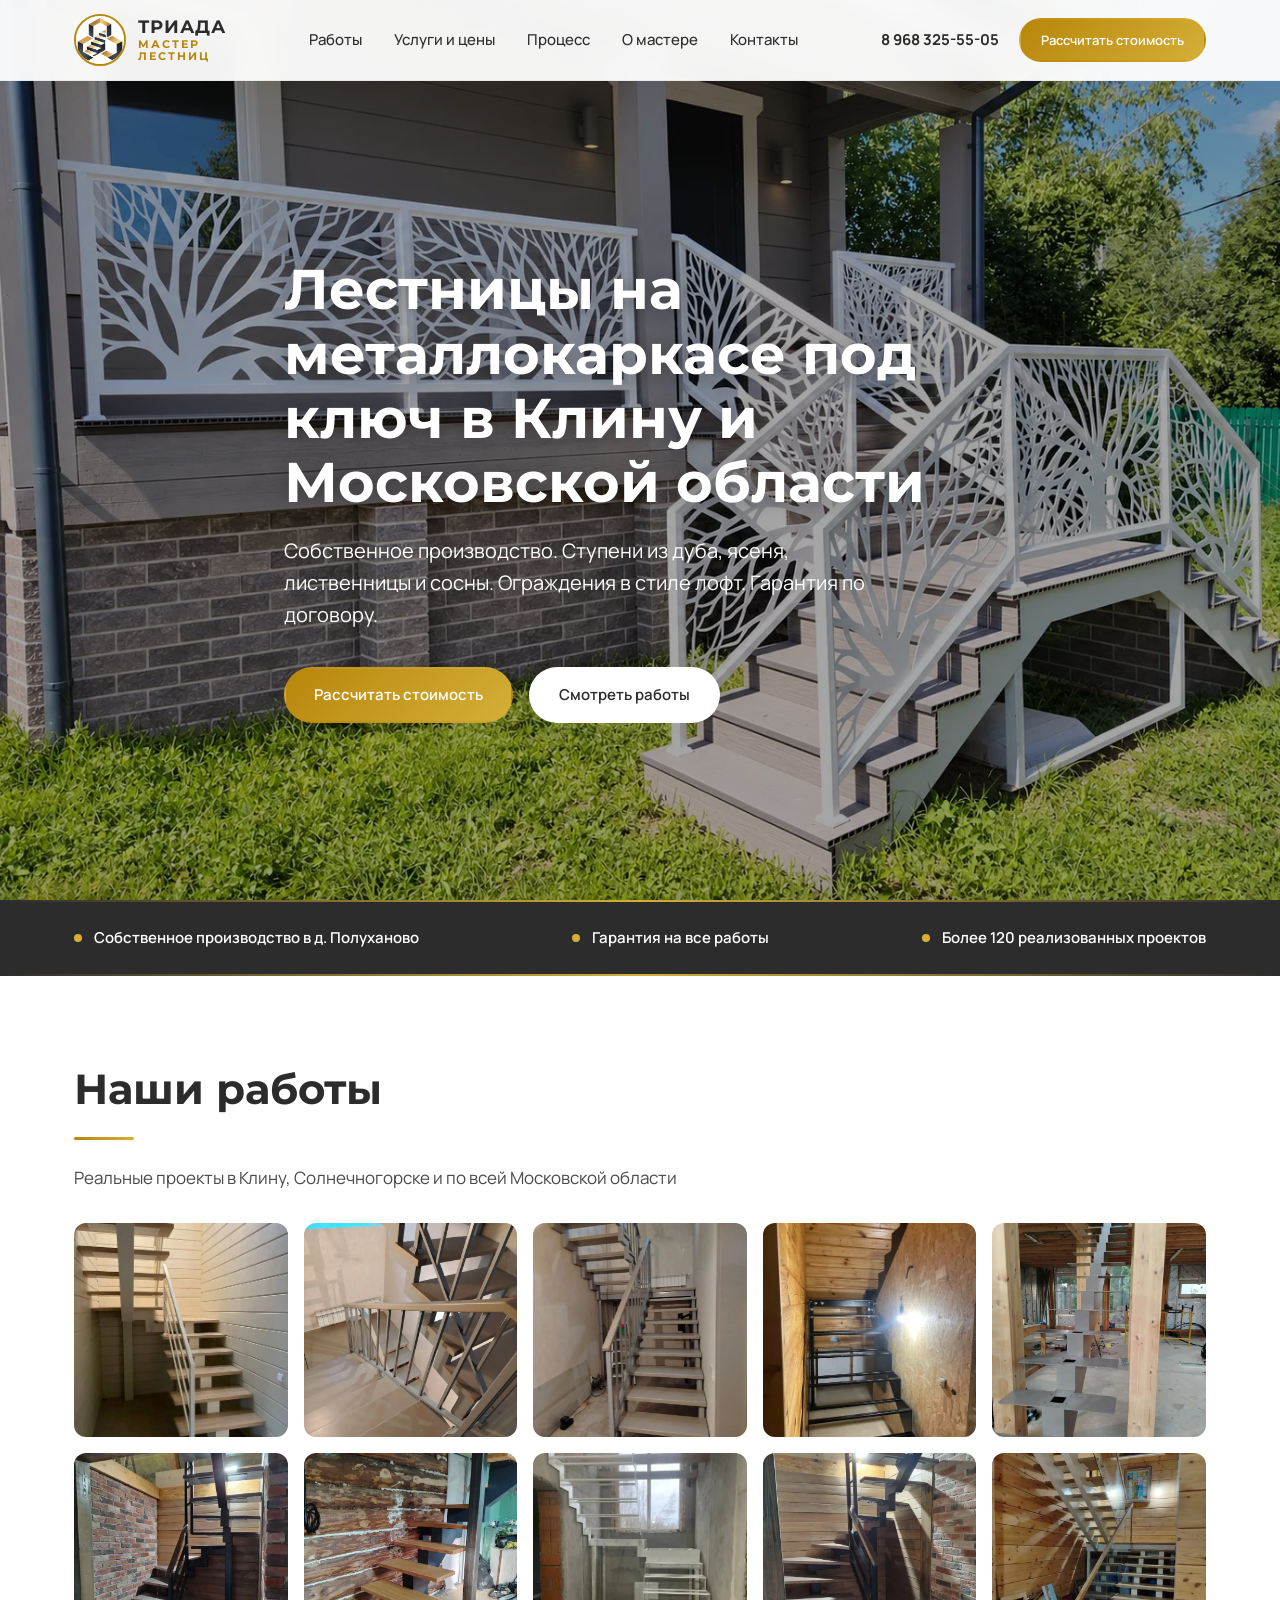
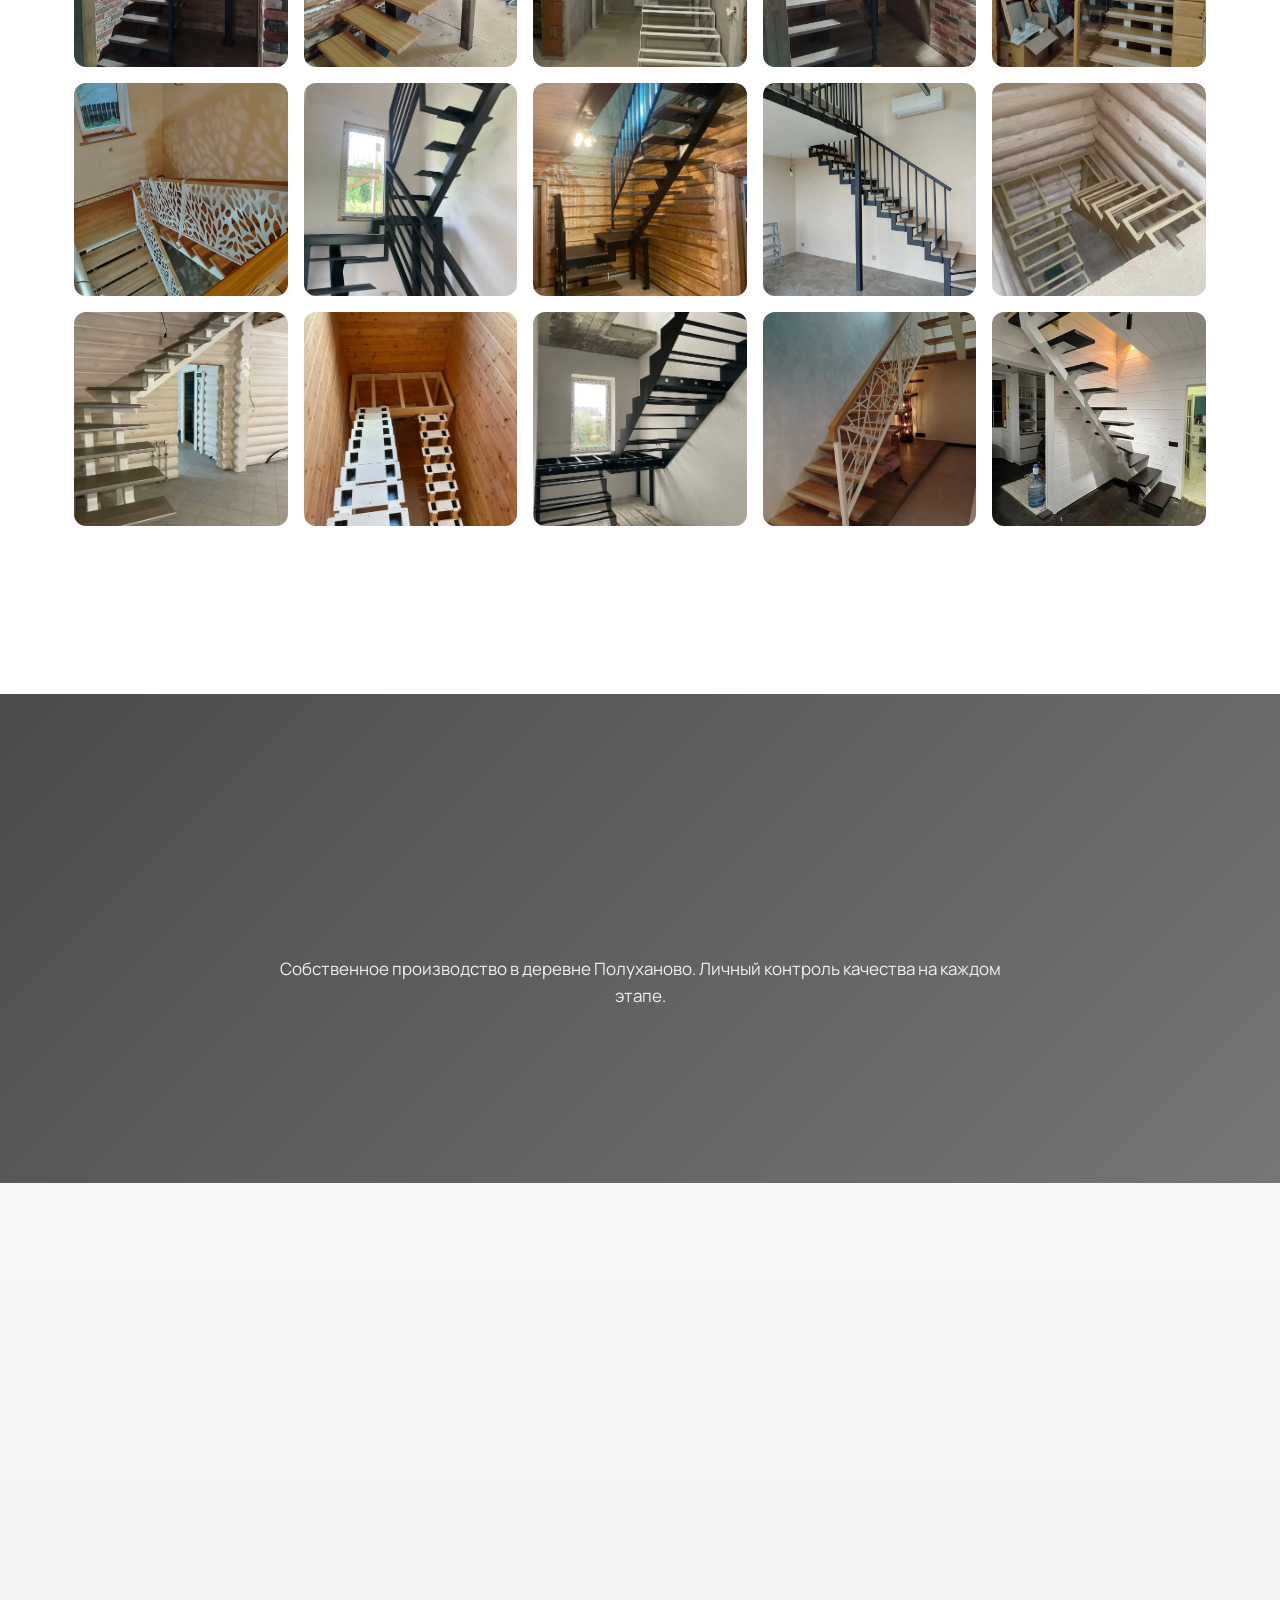
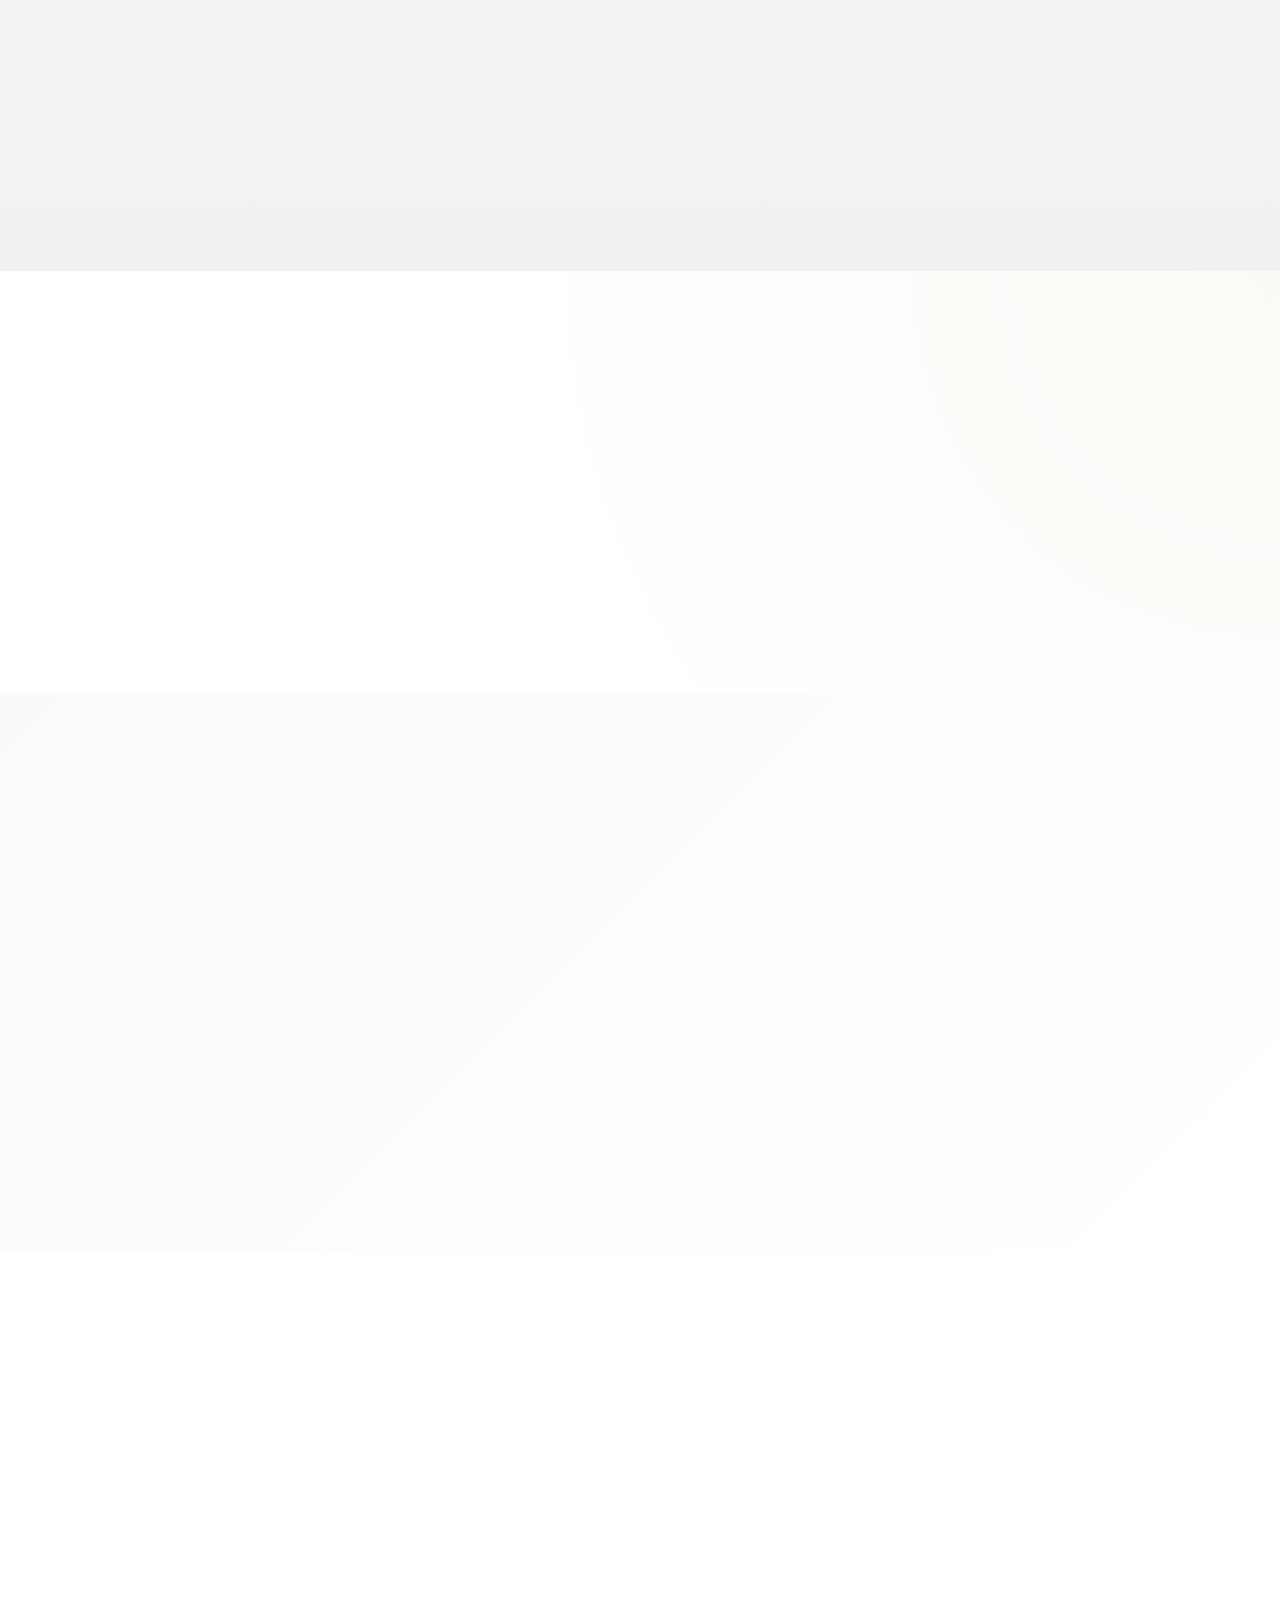
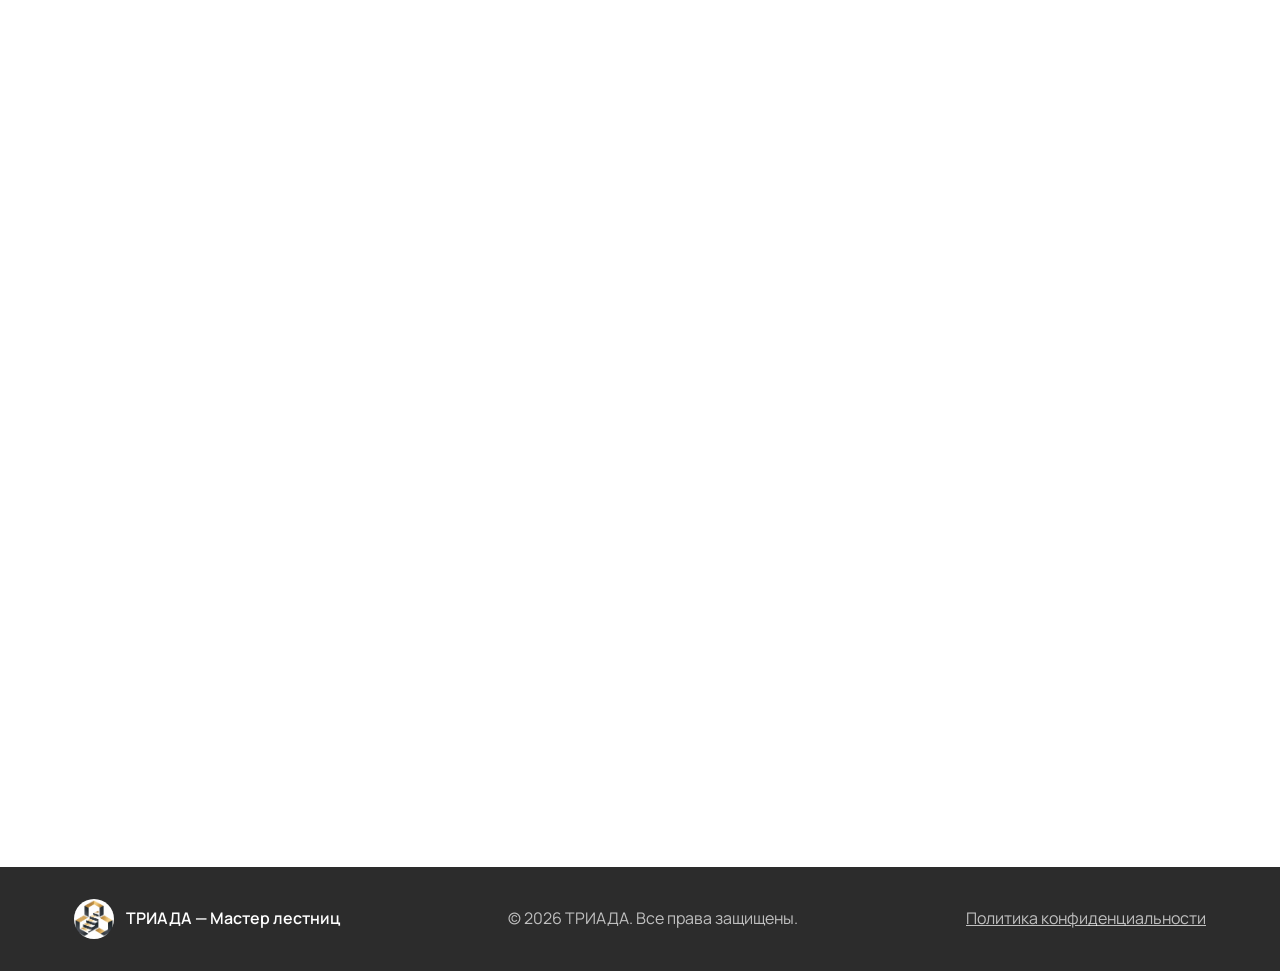
==== index.html @ 7d8342a7 "3" ====
<!DOCTYPE html>
<html lang="ru">
<head>
    <script type="text/javascript">
        (function (m, e, t, r, i, k, a) {
            m[i] = m[i] || function () {(m[i].a = m[i].a || []).push(arguments)};
            m[i].l = 1 * new Date();
            for (var j = 0; j < document.scripts.length; j++) {if (document.scripts[j].src === r) {return;} }
            k = e.createElement(t), a = e.getElementsByTagName(t)[0], k.async = 1, k.src = r, a.parentNode.insertBefore(k, a)
        })(window, document, 'script', 'https://mc.yandex.ru/metrika/tag.js?id=113959360', 'ym');

        ym(113959360, 'init', {ssr: true, webvisor: true, clickmap: true, ecommerce: "dataLayer", referrer: document.referrer, url: location.href, accurateTrackBounce: true, trackLinks: true});
    </script>
    <noscript>
        <div><img src="https://mc.yandex.ru/watch/113959360" style="position:absolute; left:-9999px;" alt="" /></div>
    </noscript>
    <meta charset="UTF-8">
    <meta name="viewport" content="width=device-width, initial-scale=1.0">
    <title>ТРИАДА — Мастер лестниц | Лестницы на металлокаркасе в Клину и Солнечногорске</title>
    <meta name="description" content="Изготовление лестниц на металлическом каркасе под ключ. Ступени из дуба, ясеня, лиственницы, сосны. Ограждения в стиле лофт. Собственное производство в Московской области. Цены от 45 000 ₽/м высоты.">
    <meta name="keywords" content="лестницы на металлокаркасе, лестницы Клин, лестницы Солнечногорск, деревянные ступени дуб ясень лиственница, ограждения лофт, мастер лестниц Московская область">
    <meta name="author" content="ТРИАДА — Мастер лестниц">
    <meta name="robots" content="index, follow">
    <link rel="canonical" href="https://триада-мастер-лестниц.рф/">

    <meta property="og:type" content="website">
    <meta property="og:locale" content="ru_RU">
    <meta property="og:site_name" content="ТРИАДА — Мастер лестниц">
    <meta property="og:title" content="ТРИАДА — Мастер лестниц | Лестницы на металлокаркасе в Клину и области">
    <meta property="og:description" content="Собственное производство лестниц на металлокаркасе. Ступени из дуба, ясеня, лиственницы и сосны. Ограждения лофт. Клин, Солнечногорск, Московская область.">
    <meta property="og:url" content="https://триада-мастер-лестниц.рф/">
    <meta property="og:image" content="https://триада-мастер-лестниц.рф/img/og-image.webp">
    <meta property="og:image:width" content="1200">
    <meta property="og:image:height" content="630">
    <meta property="og:image:type" content="image/webp">
    <meta property="og:image:alt" content="Лестница на металлокаркасе с дубовыми ступенями в стиле лофт — ТРИАДА">

    <meta name="twitter:card" content="summary_large_image">
    <meta name="twitter:title" content="ТРИАДА — Мастер лестниц в Клину и Московской области">
    <meta name="twitter:description" content="Лестницы на металлокаркасе, ступени из массива, ограждения лофт. Собственное производство.">
    <meta name="twitter:image" content="https://триада-мастер-лестниц.рф/img/og-image.webp">

    <link rel="icon" type="image/png" sizes="32x32" href="img/favicon-32x32.png">
    <link rel="icon" type="image/png" sizes="16x16" href="img/favicon-16x16.png">
    <link rel="icon" type="image/x-icon" href="img/favicon.ico">
    <link rel="apple-touch-icon" sizes="180x180" href="img/apple-touch-icon.png">
    <link rel="apple-touch-icon" sizes="120x120" href="img/apple-touch-icon-120x120.png">
    <meta name="theme-color" content="#2c2c2c">
    <meta name="msapplication-TileColor" content="#b8860b">
    <meta name="msapplication-TileImage" content="img/android-chrome-192x192.png">

    <link rel="preconnect" href="https://fonts.googleapis.com">
    <link rel="preconnect" href="https://fonts.gstatic.com" crossorigin>
    <link href="https://fonts.googleapis.com/css2?family=Manrope:wght@400;500;600;700&family=Montserrat:wght@500;600;700&display=swap" rel="stylesheet">
    <link rel="stylesheet" href="css/style.css">
</head>
<body>

<header class="header" id="header">
    <div class="container header__inner">
        <a href="/" class="logo" aria-label="ТРИАДА — Мастер лестниц">
            <img src="img/logo.webp" alt="Логотип ТРИАДА" class="logo__img" width="52" height="52">
            <div class="logo__text">
                <span class="logo__part logo__part--1">ТРИАДА</span>
                <span class="logo__part logo__part--2">Мастер</span>
                <span class="logo__part logo__part--3">Лестниц</span>
            </div>
        </a>

        <nav class="nav" id="nav">
            <ul class="nav__list">
                <li><a href="/#portfolio" class="nav__link">Работы</a></li>
                <li><a href="/#services" class="nav__link">Услуги и цены</a></li>
                <li><a href="/#process" class="nav__link">Процесс</a></li>
                <li><a href="/#about" class="nav__link">О мастере</a></li>
                <li><a href="/#contacts" class="nav__link">Контакты</a></li>
            </ul>
        </nav>

        <div class="header__contacts">
            <a href="tel:+79683255505" class="header__phone">8 968 325-55-05</a>
            <a href="/#order" class="btn btn--small btn--gold">Рассчитать стоимость</a>
        </div>

        <button class="burger" id="burger" aria-label="Открыть меню">
            <span></span><span></span><span></span>
        </button>
    </div>
</header>

<main>
    <section class="hero" id="hero">
        <div class="hero__bg" style="background-image: url('img/hero-bg.webp');"></div>
        <div class="container hero__content">
            <h1 class="hero__title reveal">Лестницы на металлокаркасе под ключ в Клину и Московской области</h1>
            <p class="hero__subtitle reveal">Собственное производство. Ступени из дуба, ясеня, лиственницы и сосны. Ограждения в стиле лофт. Гарантия по договору.</p>
            <div class="hero__actions reveal">
                <a href="/#order" class="btn btn--gold">Рассчитать стоимость</a>
                <a href="/#portfolio" class="btn btn--light">Смотреть работы</a>
            </div>
        </div>
    </section>

    <section class="trust-bar">
        <div class="container trust-bar__inner">
            <div class="trust-item reveal">Собственное производство в д. Полуханово</div>
            <div class="trust-item reveal">Гарантия на все работы</div>
            <div class="trust-item reveal">Более 120 реализованных проектов</div>
        </div>
    </section>

    <section class="section portfolio" id="portfolio">
        <div class="container">
            <h2 class="section__title reveal">Наши работы</h2>
            <p class="section__subtitle reveal">Реальные проекты в Клину, Солнечногорске и по всей Московской области</p>

            <div class="portfolio-slider" data-slider>
                <div class="portfolio__grid" data-slider-track>
                    <article class="portfolio-card">
                        <img src="img/portfolio-1.webp" alt="Лестница на металлокаркасе с дубовыми ступенями в стиле лофт, Клин" class="portfolio-card__img" loading="lazy">
                    </article>
                    <article class="portfolio-card">
                        <img src="img/portfolio-2.webp" alt="Лестница лофт с ограждением из металла, Солнечногорск" class="portfolio-card__img" loading="lazy">
                    </article>
                    <article class="portfolio-card">
                        <img src="img/portfolio-3.webp" alt="Маршевая лестница на металлокаркасе с ступенями из дуба" class="portfolio-card__img" loading="lazy">
                    </article>
                    <article class="portfolio-card">
                        <img src="img/portfolio-4.webp" alt="Ограждение в стиле лофт для лестницы, Московская область" class="portfolio-card__img" loading="lazy">
                    </article>
                    <article class="portfolio-card">
                        <img src="img/portfolio-5.webp" alt="Каркас лестницы под обшивку деревом, производство" class="portfolio-card__img" loading="lazy">
                    </article>
                    <article class="portfolio-card">
                        <img src="img/portfolio-6.webp" alt="Лестница из дуба с металлическими перилами в стиле лофт" class="portfolio-card__img" loading="lazy">
                    </article>
                    <article class="portfolio-card">
                        <img src="img/portfolio-7.webp" alt="Лестница на металлокаркасе, дуб, Клин" class="portfolio-card__img" loading="lazy">
                    </article>
                    <article class="portfolio-card">
                        <img src="img/portfolio-8.webp" alt="Лестница на металлокаркасе с дубовыми ступенями, Солнечногорск" class="portfolio-card__img" loading="lazy">
                    </article>
                    <article class="portfolio-card">
                        <img src="img/portfolio-9.webp" alt="Перила лофт для лестницы, Московская область" class="portfolio-card__img" loading="lazy">
                    </article>
                    <article class="portfolio-card">
                        <img src="img/portfolio-10.webp" alt="Металлический каркас лестницы, производство Клин" class="portfolio-card__img" loading="lazy">
                    </article>
                    <article class="portfolio-card">
                        <img src="img/portfolio-11.webp" alt="Дубовая лестница с ограждением лофт" class="portfolio-card__img" loading="lazy">
                    </article>
                    <article class="portfolio-card">
                        <img src="img/portfolio-12.webp" alt="Лестница на металлокаркасе в стиле лофт" class="portfolio-card__img" loading="lazy">
                    </article>
                    <article class="portfolio-card">
                        <img src="img/portfolio-13.webp" alt="Лестница на металлокаркасе, ступени дуб" class="portfolio-card__img" loading="lazy">
                    </article>
                    <article class="portfolio-card">
                        <img src="img/portfolio-14.webp" alt="Ограждение лофт из металла, Клин" class="portfolio-card__img" loading="lazy">
                    </article>
                    <article class="portfolio-card">
                        <img src="img/portfolio-15.webp" alt="Каркас винтовой лестницы, производство" class="portfolio-card__img" loading="lazy">
                    </article>
                    <article class="portfolio-card">
                        <img src="img/portfolio-16.webp" alt="Лестница дуб с лофт ограждением, Солнечногорск" class="portfolio-card__img" loading="lazy">
                    </article>
                    <article class="portfolio-card">
                        <img src="img/portfolio-17.webp" alt="Лестница на металлокаркасе, дуб, лофт" class="portfolio-card__img" loading="lazy">
                    </article>
                    <article class="portfolio-card">
                        <img src="img/portfolio-18.webp" alt="Маршевая лестница на металлокаркасе, дуб" class="portfolio-card__img" loading="lazy">
                    </article>
                    <article class="portfolio-card">
                        <img src="img/portfolio-19.webp" alt="Ограждение в стиле лофт, Московская область" class="portfolio-card__img" loading="lazy">
                    </article>
                    <article class="portfolio-card">
                        <img src="img/portfolio-20.webp" alt="Металлокаркас лестницы под дерево, Клин" class="portfolio-card__img" loading="lazy">
                    </article>
                </div>
                <div class="slider-controls">
                    <button class="slider-arrow slider-arrow--prev" type="button" aria-label="Предыдущее фото">
                        <svg viewBox="0 0 24 24" fill="none"><path d="M15 18L9 12L15 6" stroke="currentColor" stroke-width="2" stroke-linecap="round" stroke-linejoin="round"/></svg>
                    </button>
                    <button class="slider-arrow slider-arrow--next" type="button" aria-label="Следующее фото">
                        <svg viewBox="0 0 24 24" fill="none"><path d="M9 18L15 12L9 6" stroke="currentColor" stroke-width="2" stroke-linecap="round" stroke-linejoin="round"/></svg>
                    </button>
                </div>
            </div>

            <div class="portfolio__more reveal">
                <a href="/works/" class="btn btn--gold">Смотреть все работы</a>
            </div>
        </div>
    </section>

    <section class="parallax-banner">
        <div class="container parallax-banner__inner">
            <p class="parallax-banner__quote reveal">Каждая лестница — инженерная точность и ручная работа мастера</p>
            <p class="parallax-banner__text reveal">Собственное производство в деревне Полуханово. Личный контроль качества на каждом этапе.</p>
            <a href="/#order" class="btn btn--gold reveal">Рассчитать стоимость</a>
        </div>
    </section>

    <section class="section services" id="services">
        <div class="container">
            <h2 class="section__title reveal">Услуги и цены</h2>
            <p class="section__subtitle reveal">Минимальные цены. Итоговая стоимость зависит от сложности проекта и рассчитывается после замера</p>

            <div class="services__grid">
                <div class="service-card reveal">
                    <h3 class="service-card__title">Металлокаркас лестницы</h3>
                    <p class="service-card__price">от 45 000 ₽ <span>/ м высоты</span></p>
                    <p class="service-card__desc">Сварной каркас любой конфигурации. Расчёт нагрузки, покраска.</p>
                </div>
                <div class="service-card reveal">
                    <h3 class="service-card__title">Ступени из массива</h3>
                    <ul class="service-card__list">
                        <li>Дуб — <strong>9 000 ₽</strong> / ступень</li>
                        <li>Ясень — <strong>8 500 ₽</strong> / ступень</li>
                        <li>Лиственница — <strong>6 500 ₽</strong> / ступень</li>
                        <li>Сосна — <strong>4 500 ₽</strong> / ступень</li>
                    </ul>
                </div>
                <div class="service-card reveal">
                    <h3 class="service-card__title">Ограждения лофт</h3>
                    <p class="service-card__price">от 10 000 ₽ <span>/ м. п.</span></p>
                    <p class="service-card__desc">Перила и ограждения в стиле лофт: металл, дерево, комбинированные варианты.</p>
                </div>
            </div>
            <p class="services__note reveal">Цены указаны как минимальные. Точная стоимость зависит от сложности изготовления и определяется после выезда мастера.</p>
        </div>
    </section>

    <section class="section process" id="process">
        <div class="container">
            <h2 class="section__title reveal">Как мы работаем</h2>
            <div class="process__steps">
                <div class="step reveal">
                    <span class="step__num">01</span>
                    <h3 class="step__title">Заявка и консультация</h3>
                    <p class="step__text">Обсуждаем задачу, тип лестницы и материалы.</p>
                </div>
                <div class="step reveal">
                    <span class="step__num">02</span>
                    <h3 class="step__title">Замер и проект</h3>
                    <p class="step__text">Выезд на объект, точные размеры, расчёт стоимости.</p>
                </div>
                <div class="step reveal">
                    <span class="step__num">03</span>
                    <h3 class="step__title">Изготовление</h3>
                    <p class="step__text">Сварка каркаса, обработка дерева на производстве.</p>
                </div>
                <div class="step reveal">
                    <span class="step__num">04</span>
                    <h3 class="step__title">Монтаж</h3>
                    <p class="step__text">Доставка и установка под ключ. Гарантия.</p>
                </div>
            </div>
        </div>
    </section>

    <section class="section about" id="about">
        <div class="container about__inner">
            <div class="about__image reveal">
                <img src="img/master.webp" alt="Мастер за работой на производстве лестниц" loading="lazy">
            </div>
            <div class="about__content reveal">
                <h2 class="section__title">О мастере</h2>
                <p>Меня зовут Денис. Я занимаюсь изготовлением лестниц на металлическом каркасе в Московской области. Работаю без посредников: сам проектирую, варю каркас, подбираю и обрабатываю дерево.</p>
                <p>Производство находится в деревне Полуханово (г. о. Клин). Это позволяет мне лично контролировать качество на каждом этапе и оперативно выезжать на замеры в Клин, Солнечногорск и соседние города.</p>
                <p>Работаю с дубом, ясенем, лиственницей и сосной. Ограждения — в стиле лофт. Гарантия по договору.</p>
            </div>
        </div>
    </section>

    <section class="section contacts" id="contacts">
        <div class="container">
            <h2 class="section__title reveal">Свяжитесь со мной</h2>
            <p class="section__subtitle reveal">Рассчитаю стоимость лестницы или отвечу на вопросы. Работаю по Московской области, приоритет — Клин и Солнечногорск.</p>

            <div class="contacts__grid">
                <div class="contacts__info reveal">
                    <div class="contact-block">
                        <h3 class="contact-block__title">Телефоны</h3>
                        <a href="tel:+79683255505" class="contact-block__link">8 968 325-55-05</a>
                        <a href="tel:+79771855053" class="contact-block__link">8 977 185-50-53</a>
                    </div>
                    <div class="contact-block">
                        <h3 class="contact-block__title">Email</h3>
                        <a href="mailto:divanchenko19101986@mail.ru" class="contact-block__link">divanchenko19101986@mail.ru</a>
                    </div>
                    <div class="contact-block">
                        <h3 class="contact-block__title">Адрес производства</h3>
                        <p>Московская область, г. о. Клин, деревня Полуханово, с. 7, вл. 54</p>
                    </div>
                    <div class="contact-block">
                        <h3 class="contact-block__title">Мессенджеры и карты</h3>
                        <div class="contact-block__messengers">
                            <a href="https://t.me/+79683255505" class="messenger-btn messenger-btn--tg" target="_blank" rel="noopener">
                                <svg width="18" height="18" viewBox="0 0 24 24" fill="none" aria-hidden="true">
                                    <circle cx="12" cy="12" r="12" fill="#229ED9"/>
                                    <path d="M6 12L18 7L14 18L11 13.5L6 12Z" fill="#fff"/>
                                </svg>
                                Telegram
                            </a>
                            <a href="https://max.ru/" class="messenger-btn messenger-btn--max" target="_blank" rel="noopener">
                                <img src="img/max.webp" alt="" width="18" height="18" class="messenger-btn__icon">
                                MAX
                            </a>
                            <a href="https://yandex.ru/maps/?text=Московская%20область%2C%20г.%20о.%20Клин%2C%20деревня%20Полуханово%2C%207" class="messenger-btn messenger-btn--maps" target="_blank" rel="noopener">
                                <svg width="18" height="18" viewBox="0 0 24 24" fill="none" aria-hidden="true">
                                    <path d="M12 2C8.13 2 5 5.13 5 9c0 5.25 7 13 7 13s7-7.75 7-13c0-3.87-3.13-7-7-7z" fill="#E83030"/>
                                    <circle cx="12" cy="9" r="2.5" fill="#fff"/>
                                </svg>
                                Яндекс.Карты
                            </a>
                        </div>
                    </div>
                </div>

                <form class="contacts__form reveal" id="order" novalidate>
                    <input type="text" name="name" placeholder="Ваше имя" class="form__input" maxlength="50" required>
                    <input type="tel" name="phone" placeholder="+7 (___) ___-__-__" class="form__input" maxlength="18" inputmode="tel" required>
                    <textarea name="message" placeholder="Опишите задачу (высота проёма, материал, город)" class="form__input form__textarea" rows="4" maxlength="500"></textarea>
                    <div class="form__counter"><span id="msgCount">0</span>/500</div>
                    <button type="submit" class="btn btn--gold">Отправить заявку</button>
                    <p class="form__note">Нажимая кнопку, вы соглашаетесь на обработку персональных данных.</p>
                </form>
            </div>

            <div class="map reveal">
                <iframe src="https://yandex.ru/map-widget/v1/?text=Московская%20область%2C%20Клин%2C%20деревня%20Полуханово%2C%207&z=14" width="100%" height="360" frameborder="0" allowfullscreen></iframe>
            </div>
        </div>
    </section>
</main>

<footer class="footer">
    <div class="container footer__inner">
        <div class="footer__brand">
            <img src="img/logo.webp" alt="ТРИАДА" class="footer__logo" width="40" height="40">
            <span>ТРИАДА — Мастер лестниц</span>
        </div>
        <p class="footer__copy">© <span class="year">2026</span> ТРИАДА. Все права защищены.</p>
        <p class="footer__policy"><a href="/privacy/">Политика конфиденциальности</a></p>
    </div>
</footer>

<script src="js/script.js"></script>
</body>
</html>
---- css/style.css ----
:root {
    --white: #ffffff;
    --graphite: #2c2c2c;
    --graphite-light: #4a4a4a;
    --gold: #b8860b;
    --gold-light: #d4af37;
    --gray-bg: #f8f8f8;
    --radius: 12px;
    --shadow: 0 10px 30px rgba(0, 0, 0, 0.08);
    --transition: 0.35s ease;
}

*,
*::before,
*::after {
    box-sizing: border-box;
    margin: 0;
    padding: 0;
}

html {
    scroll-behavior: smooth;
}

body {
    font-family: 'Manrope', sans-serif;
    color: var(--graphite);
    background: var(--white);
    line-height: 1.6;
    -webkit-font-smoothing: antialiased;
}

img {
    max-width: 100%;
    display: block;
}

a {
    text-decoration: none;
    color: inherit;
}

section[id],
.contacts__form {
    scroll-margin-top: 90px;
}

.container {
    max-width: 1180px;
    margin: 0 auto;
    padding: 0 24px;
}

.btn {
    display: inline-flex;
    align-items: center;
    justify-content: center;
    gap: 8px;
    padding: 14px 28px;
    border-radius: 50px;
    font-weight: 600;
    font-size: 15px;
    transition: var(--transition);
    border: 2px solid transparent;
    cursor: pointer;
}

.btn--gold {
    background: linear-gradient(135deg, var(--gold), var(--gold-light));
    color: var(--white);
}

.btn--gold:hover {
    filter: brightness(1.1);
    transform: translateY(-2px);
    box-shadow: 0 8px 20px rgba(184, 134, 11, 0.35);
}

.btn--outline {
    border-color: var(--graphite);
    color: var(--graphite);
    background: transparent;
}

.btn--outline:hover {
    background: var(--graphite);
    color: var(--white);
}

.btn--light {
    background: var(--white);
    color: var(--graphite);
}

.btn--light:hover {
    background: var(--gold-light);
    color: var(--white);
    transform: translateY(-2px);
    box-shadow: 0 8px 20px rgba(212, 175, 55, 0.35);
}

.btn--small {
    padding: 10px 20px;
    font-size: 13px;
}

.btn:disabled,
.btn[disabled] {
    opacity: 0.7;
    cursor: not-allowed;
    transform: none;
    box-shadow: none;
}

.btn:disabled:hover,
.btn[disabled]:hover {
    filter: none;
    transform: none;
    box-shadow: none;
}

.header {
    position: fixed;
    top: 0;
    left: 0;
    width: 100%;
    z-index: 1000;
    background: rgba(255, 255, 255, 0.95);
    backdrop-filter: blur(12px);
    border-bottom: 1px solid rgba(0, 0, 0, 0.05);
}

.header__inner {
    display: flex;
    align-items: center;
    justify-content: space-between;
    height: 80px;
}

.logo {
    display: flex;
    align-items: center;
    gap: 12px;
}

.logo__img {
    border-radius: 50%;
    object-fit: cover;
    border: 2px solid var(--gold);
}

.logo__text {
    display: flex;
    flex-direction: column;
    line-height: 1.15;
}

.logo__part {
    font-family: 'Montserrat', sans-serif;
    font-weight: 700;
    opacity: 0;
    transform: translateY(8px);
    animation: logoReveal 0.5s forwards;
}

.logo__part--1 {
    font-size: 18px;
    color: var(--graphite);
    letter-spacing: 1px;
    animation-delay: 0.1s;
}

.logo__part--2 {
    font-size: 11px;
    color: var(--gold);
    text-transform: uppercase;
    letter-spacing: 2px;
    animation-delay: 0.25s;
}

.logo__part--3 {
    font-size: 11px;
    color: var(--gold);
    text-transform: uppercase;
    letter-spacing: 2px;
    animation-delay: 0.4s;
}

@keyframes logoReveal {
    to {
        opacity: 1;
        transform: translateY(0);
    }
}

.nav__list {
    display: flex;
    gap: 32px;
    list-style: none;
}

.nav__link {
    font-weight: 500;
    font-size: 15px;
    position: relative;
    padding: 4px 0;
}

.nav__link::after {
    content: '';
    position: absolute;
    bottom: 0;
    left: 0;
    width: 0;
    height: 2px;
    background: var(--gold);
    transition: width var(--transition);
}

.nav__link:hover::after {
    width: 100%;
}

.header__contacts {
    display: flex;
    align-items: center;
    gap: 20px;
}

.header__phone {
    font-weight: 700;
    font-size: 15px;
    white-space: nowrap;
}

.burger {
    display: none;
    flex-direction: column;
    gap: 5px;
    background: none;
    border: none;
    cursor: pointer;
    padding: 8px;
}

.burger span {
    display: block;
    width: 24px;
    height: 2px;
    background: var(--graphite);
    transition: var(--transition);
}

.hero {
    position: relative;
    min-height: 100vh;
    display: flex;
    align-items: center;
    padding-top: 80px;
    overflow: hidden;
}

.hero__bg {
    position: absolute;
    inset: 0;
    background-size: cover;
    background-position: center;
    filter: brightness(0.65);
    transform: scale(1.05);
}

.hero__content {
    position: relative;
    z-index: 1;
    color: var(--white);
    max-width: 760px;
}

.hero__title {
    font-family: 'Montserrat', sans-serif;
    font-size: clamp(32px, 5vw, 56px);
    font-weight: 700;
    line-height: 1.15;
    margin-bottom: 20px;
    text-shadow: 0 2px 20px rgba(0, 0, 0, 0.3);
}

.hero__subtitle {
    font-size: clamp(16px, 2vw, 20px);
    max-width: 620px;
    margin-bottom: 36px;
    opacity: 0.95;
}

.hero__actions {
    display: flex;
    gap: 16px;
    flex-wrap: wrap;
}

.reveal {
    opacity: 0;
    transform: translateY(30px);
    transition: opacity 0.7s ease, transform 0.7s ease;
}

.reveal.visible {
    opacity: 1;
    transform: translateY(0);
}

.trust-bar {
    background: var(--graphite);
    color: var(--white);
    padding: 26px 0;
    position: relative;
}

.trust-bar::before,
.trust-bar::after {
    content: '';
    position: absolute;
    left: 0;
    right: 0;
    height: 2px;
    background: linear-gradient(90deg, transparent, var(--gold-light), transparent);
}

.trust-bar::before {
    top: 0;
}

.trust-bar::after {
    bottom: 0;
}

.trust-bar__inner {
    display: flex;
    justify-content: space-between;
    gap: 20px;
    flex-wrap: wrap;
}

.trust-item {
    font-weight: 600;
    font-size: 15px;
    position: relative;
    padding-left: 20px;
}

.trust-item::before {
    content: '';
    position: absolute;
    left: 0;
    top: 50%;
    transform: translateY(-50%);
    width: 8px;
    height: 8px;
    background: var(--gold-light);
    border-radius: 50%;
}

.section {
    padding: 80px 0;
}

.section__title {
    font-family: 'Montserrat', sans-serif;
    font-size: clamp(28px, 3.5vw, 42px);
    font-weight: 700;
    margin-bottom: 12px;
    position: relative;
}

.section__title::after {
    content: '';
    display: block;
    width: 60px;
    height: 3px;
    background: linear-gradient(90deg, var(--gold), var(--gold-light));
    border-radius: 2px;
    margin-top: 14px;
}

.section__subtitle {
    font-size: 17px;
    color: var(--graphite-light);
    max-width: 680px;
    margin-top: 24px;
    margin-bottom: 32px;
}

.portfolio__grid {
    display: grid;
    grid-template-columns: repeat(5, 1fr);
    gap: 16px;
}

.portfolio__grid--full {
    grid-template-columns: repeat(4, 1fr);
}

.portfolio-card {
    position: relative;
    border-radius: var(--radius);
    overflow: hidden;
    aspect-ratio: 1 / 1;
    background: #eee;
}

.portfolio-card__img {
    width: 100%;
    height: 100%;
    object-fit: cover;
    transition: transform 0.6s ease;
    cursor: zoom-in;
}

.portfolio-card:hover .portfolio-card__img {
    transform: scale(1.08);
}

.portfolio__more {
    text-align: center;
    margin-top: 32px;
}

.slider-controls {
    display: none;
}

.parallax-banner {
    position: relative;
    padding: 120px 0;
    background-image: url('../img/parallax-bg.webp');
    background-size: cover;
    background-position: center;
    background-repeat: no-repeat;
    background-attachment: fixed;
    color: var(--white);
    text-align: center;
    overflow: hidden;
}

.parallax-banner::before {
    content: '';
    position: absolute;
    inset: 0;
    background: linear-gradient(135deg, rgba(44, 44, 44, 0.85), rgba(44, 44, 44, 0.65));
    z-index: 0;
    pointer-events: none;
}

.parallax-banner__inner {
    position: relative;
    z-index: 1;
    max-width: 780px;
    margin: 0 auto;
}

.parallax-banner__quote {
    font-family: 'Montserrat', sans-serif;
    font-size: clamp(24px, 3vw, 38px);
    font-weight: 700;
    line-height: 1.25;
    margin-bottom: 16px;
}

.parallax-banner__text {
    font-size: 17px;
    opacity: 0.9;
    margin-bottom: 28px;
}

.back-bar {
    padding: 100px 0 16px;
    background: var(--gray-bg);
}

.back-link {
    display: inline-flex;
    align-items: center;
    gap: 6px;
    font-weight: 600;
    font-size: 15px;
    color: var(--graphite);
    transition: color var(--transition);
}

.back-link:hover {
    color: var(--gold);
}

.page-header {
    padding: 0 0 40px;
    background: var(--gray-bg);
}

.page-header__title {
    font-family: 'Montserrat', sans-serif;
    font-size: clamp(32px, 4vw, 48px);
    font-weight: 700;
    margin-bottom: 12px;
}

.page-header__subtitle {
    font-size: 17px;
    color: var(--graphite-light);
    max-width: 680px;
}

.cta-strip {
    background: var(--graphite);
    color: var(--white);
    padding: 60px 0;
    text-align: center;
}

.cta-strip__inner {
    display: flex;
    flex-direction: column;
    align-items: center;
    gap: 14px;
}

.cta-strip__title {
    font-family: 'Montserrat', sans-serif;
    font-size: clamp(24px, 3vw, 36px);
    font-weight: 700;
}

.cta-strip__text {
    font-size: 17px;
    opacity: 0.9;
    max-width: 520px;
}

.legal {
    padding-top: 30px;
}

.legal__inner {
    max-width: 820px;
}

.legal__inner h2 {
    font-family: 'Montserrat', sans-serif;
    font-size: 22px;
    margin: 32px 0 12px;
    color: var(--graphite);
}

.legal__inner h2:first-child {
    margin-top: 0;
}

.legal__inner p {
    font-size: 16px;
    margin-bottom: 12px;
    color: var(--graphite-light);
}

.legal__inner ul {
    padding-left: 22px;
    margin-bottom: 12px;
}

.legal__inner li {
    font-size: 16px;
    margin-bottom: 6px;
    color: var(--graphite-light);
}

.services {
    background: linear-gradient(180deg, var(--gray-bg) 0%, #f1f1f1 100%);
}

.services__grid {
    display: grid;
    grid-template-columns: repeat(3, 1fr);
    gap: 24px;
}

.service-card {
    background: var(--white);
    padding: 36px 30px;
    border-radius: var(--radius);
    box-shadow: var(--shadow);
    transition: transform var(--transition);
}

.service-card:hover {
    transform: translateY(-6px);
}

.service-card__title {
    font-family: 'Montserrat', sans-serif;
    font-size: 20px;
    margin-bottom: 16px;
}

.service-card__price {
    font-size: 26px;
    font-weight: 700;
    color: var(--gold);
    margin-bottom: 12px;
}

.service-card__price span {
    font-size: 15px;
    font-weight: 500;
    color: var(--graphite-light);
}

.service-card__list {
    list-style: none;
}

.service-card__list li {
    padding: 8px 0;
    border-bottom: 1px solid #eee;
    font-size: 15px;
}

.service-card__list li:last-child {
    border-bottom: none;
}

.service-card__desc {
    font-size: 15px;
    color: var(--graphite-light);
}

.services__note {
    margin-top: 28px;
    font-size: 14px;
    color: var(--graphite-light);
    font-style: italic;
}

.process {
    background: radial-gradient(circle at top right, #fafaf6 0%, var(--white) 60%);
}

.process__steps {
    display: grid;
    grid-template-columns: repeat(4, 1fr);
    gap: 24px;
}

.step {
    position: relative;
    padding-top: 20px;
}

.step__num {
    font-family: 'Montserrat', sans-serif;
    font-size: 48px;
    font-weight: 700;
    color: rgba(184, 134, 11, 0.25);
    line-height: 1;
    display: block;
    margin-bottom: 12px;
}

.step__title {
    font-size: 18px;
    margin-bottom: 8px;
}

.step__text {
    font-size: 15px;
    color: var(--graphite-light);
}

.about {
    background: linear-gradient(135deg, #fafafa 0%, var(--white) 100%);
}

.about__inner {
    display: grid;
    grid-template-columns: 1fr 1fr;
    gap: 60px;
    align-items: center;
}

.about__image img {
    border-radius: var(--radius);
    box-shadow: var(--shadow);
}

.about__content p {
    margin-bottom: 16px;
    font-size: 16px;
}

.contacts__grid {
    display: grid;
    grid-template-columns: 1fr 1fr;
    gap: 48px;
    margin-bottom: 40px;
}

.contact-block {
    margin-bottom: 24px;
}

.contact-block__title {
    font-size: 14px;
    text-transform: uppercase;
    letter-spacing: 1.5px;
    color: var(--gold);
    margin-bottom: 8px;
}

.contact-block__link {
    display: block;
    font-size: 20px;
    font-weight: 600;
    margin-bottom: 4px;
    transition: color var(--transition);
}

.contact-block__link:hover {
    color: var(--gold);
}

.contact-block__messengers {
    display: flex;
    gap: 12px;
    flex-wrap: wrap;
}

.messenger-btn {
    display: inline-flex;
    align-items: center;
    gap: 8px;
    padding: 11px 20px;
    border-radius: 50px;
    font-family: inherit;
    font-weight: 600;
    font-size: 14px;
    transition: var(--transition);
    border: 1.5px solid #ddd;
    background: var(--white);
    color: var(--graphite);
}

.messenger-btn__icon {
    display: block;
    object-fit: contain;
    flex-shrink: 0;
}

.messenger-btn svg {
    flex-shrink: 0;
}

.messenger-btn:hover {
    transform: translateY(-2px);
    box-shadow: 0 8px 20px rgba(0, 0, 0, 0.12);
}

.messenger-btn--tg {
    border-color: #229ED9;
    color: #229ED9;
}

.messenger-btn--tg:hover {
    background: #229ED9;
    color: var(--white);
}

.messenger-btn--max {
    border-color: #6B4EFF;
    color: #6B4EFF;
}

.messenger-btn--max:hover {
    background: #6B4EFF;
    color: var(--white);
}

.messenger-btn--maps {
    border-color: #E83030;
    color: #E83030;
}

.messenger-btn--maps:hover {
    background: #E83030;
    color: var(--white);
}

.contacts__form {
    background: var(--gray-bg);
    padding: 36px;
    border-radius: var(--radius);
}

.form__input {
    width: 100%;
    padding: 14px 18px;
    border: 1.5px solid #ddd;
    border-radius: 8px;
    font-family: inherit;
    font-size: 15px;
    margin-bottom: 16px;
    transition: border-color var(--transition);
    background: var(--white);
}

.form__input:focus {
    outline: none;
    border-color: var(--gold);
}

.form__textarea {
    resize: vertical;
    min-height: 100px;
}

.form__counter {
    text-align: right;
    font-size: 12px;
    color: #999;
    margin: -8px 0 16px;
}

.form__note {
    font-size: 12px;
    color: #888;
    margin-top: 12px;
    text-align: center;
}

.map {
    border-radius: var(--radius);
    overflow: hidden;
    box-shadow: var(--shadow);
}

.footer {
    background: var(--graphite);
    color: rgba(255, 255, 255, 0.7);
    padding: 32px 0;
}

.footer__inner {
    display: flex;
    align-items: center;
    justify-content: space-between;
    flex-wrap: wrap;
    gap: 16px;
}

.footer__brand {
    display: flex;
    align-items: center;
    gap: 12px;
    color: var(--white);
    font-weight: 600;
}

.footer__logo {
    border-radius: 50%;
}

.footer__policy a {
    text-decoration: underline;
    transition: color var(--transition);
}

.footer__policy a:hover {
    color: var(--gold-light);
}

.lightbox {
    position: fixed;
    inset: 0;
    background: rgba(0, 0, 0, 0.94);
    z-index: 2000;
    display: flex;
    align-items: center;
    justify-content: center;
    padding: 24px;
    opacity: 0;
    visibility: hidden;
    transition: opacity 0.3s ease, visibility 0s linear 0.3s;
}

.lightbox.active {
    opacity: 1;
    visibility: visible;
    transition: opacity 0.3s ease, visibility 0s;
}

.lightbox__img {
    max-width: 100%;
    max-height: 100%;
    object-fit: contain;
    border-radius: 4px;
    transform: scale(0.92);
    transition: transform 0.3s ease;
    user-select: none;
    -webkit-user-drag: none;
}

.lightbox.active .lightbox__img {
    transform: scale(1);
}

.lightbox__close {
    position: absolute;
    top: 20px;
    right: 20px;
    width: 48px;
    height: 48px;
    border-radius: 50%;
    background: rgba(255, 255, 255, 0.12);
    border: none;
    color: #fff;
    cursor: pointer;
    display: flex;
    align-items: center;
    justify-content: center;
    transition: background var(--transition);
    z-index: 2;
}

.lightbox__close:hover {
    background: rgba(255, 255, 255, 0.28);
}

.lightbox__close svg {
    width: 24px;
    height: 24px;
}

.lightbox__arrow {
    position: absolute;
    top: 50%;
    transform: translateY(-50%);
    width: 56px;
    height: 56px;
    border-radius: 50%;
    background: rgba(255, 255, 255, 0.1);
    border: none;
    color: #fff;
    cursor: pointer;
    display: flex;
    align-items: center;
    justify-content: center;
    transition: background var(--transition);
    z-index: 2;
}

.lightbox__arrow:hover {
    background: rgba(255, 255, 255, 0.28);
}

.lightbox__arrow svg {
    width: 26px;
    height: 26px;
}

.lightbox__arrow--prev {
    left: 20px;
}

.lightbox__arrow--next {
    right: 20px;
}

.modal-overlay {
    position: fixed;
    inset: 0;
    background: rgba(44, 44, 44, 0.6);
    backdrop-filter: blur(4px);
    display: flex;
    align-items: center;
    justify-content: center;
    z-index: 3000;
    opacity: 0;
    visibility: hidden;
    transition: opacity 0.3s ease, visibility 0s linear 0.3s;
}

.modal-overlay.active {
    opacity: 1;
    visibility: visible;
    transition: opacity 0.3s ease, visibility 0s;
}

.modal {
    background: var(--white);
    border-radius: var(--radius);
    box-shadow: 0 20px 50px rgba(0, 0, 0, 0.2);
    padding: 40px;
    max-width: 420px;
    width: 90%;
    text-align: center;
    transform: scale(0.9);
    transition: transform 0.3s ease;
    position: relative;
}

.modal-overlay.active .modal {
    transform: scale(1);
}

.modal__icon {
    width: 64px;
    height: 64px;
    border-radius: 50%;
    display: flex;
    align-items: center;
    justify-content: center;
    margin: 0 auto 20px;
    font-size: 32px;
    font-weight: 700;
    line-height: 1;
}

.modal__icon--success {
    background: #e8f5e9;
    color: #2e7d32;
}

.modal__icon--error {
    background: #ffebee;
    color: #c62828;
}

.modal__title {
    font-family: 'Montserrat', sans-serif;
    font-size: 22px;
    font-weight: 700;
    margin-bottom: 12px;
    color: var(--graphite);
}

.modal__text {
    font-size: 15px;
    color: var(--graphite-light);
    line-height: 1.6;
}

.modal__close {
    position: absolute;
    top: 16px;
    right: 16px;
    width: 36px;
    height: 36px;
    border-radius: 50%;
    border: none;
    background: transparent;
    color: #aaa;
    cursor: pointer;
    display: flex;
    align-items: center;
    justify-content: center;
    transition: background 0.2s ease, color 0.2s ease;
}

.modal__close:hover {
    background: #f0f0f0;
    color: var(--graphite);
}

.modal__close svg {
    width: 20px;
    height: 20px;
}

@media (max-width: 1200px) {
    .portfolio__grid {
        grid-template-columns: repeat(4, 1fr);
    }
}

@media (max-width: 1024px) {
    .portfolio__grid {
        grid-template-columns: repeat(3, 1fr);
    }

    .services__grid {
        grid-template-columns: repeat(2, 1fr);
    }

    .process__steps {
        grid-template-columns: repeat(2, 1fr);
    }

    .about__inner {
        grid-template-columns: 1fr;
        gap: 32px;
    }

    .contacts__grid {
        grid-template-columns: 1fr;
        gap: 32px;
    }
}

@media (max-width: 768px) {
    section[id],
    .contacts__form {
        scroll-margin-top: 80px;
    }

    .header__inner {
        height: 68px;
    }

    .nav {
        position: fixed;
        top: 68px;
        left: 0;
        width: 100%;
        background: var(--white);
        padding: 24px;
        transform: translateY(calc(-100% - 80px));
        visibility: hidden;
        transition: transform var(--transition), visibility 0s linear 0.35s;
        box-shadow: 0 10px 30px rgba(0, 0, 0, 0.1);
    }

    .nav.open {
        transform: translateY(0);
        visibility: visible;
        transition: transform var(--transition), visibility 0s;
    }

    .nav__list {
        flex-direction: column;
        gap: 16px;
    }

    .header__contacts {
        display: none;
    }

    .burger {
        display: flex;
    }

    .burger.active span:nth-child(1) {
        transform: rotate(45deg) translate(5px, 5px);
    }

    .burger.active span:nth-child(2) {
        opacity: 0;
    }

    .burger.active span:nth-child(3) {
        transform: rotate(-45deg) translate(5px, -5px);
    }

    .hero {
        min-height: 90vh;
    }

    .hero__actions {
        flex-direction: column;
    }

    .hero__actions .btn {
        width: 100%;
    }

    .trust-bar__inner {
        flex-direction: column;
        gap: 12px;
    }

    .section {
        padding: 48px 0;
    }

    .section__subtitle {
        margin-top: 20px;
        margin-bottom: 24px;
    }

    [data-slider] .portfolio__grid {
        display: flex;
        flex-wrap: nowrap;
        overflow-x: auto;
        overflow-y: hidden;
        scroll-snap-type: x mandatory;
        margin: 0 -24px;
        padding: 0;
        gap: 0;
        -webkit-overflow-scrolling: touch;
        scrollbar-width: none;
    }

    [data-slider] .portfolio__grid::-webkit-scrollbar {
        display: none;
    }

    [data-slider] .portfolio-card {
        flex: 0 0 100%;
        min-width: 100%;
        scroll-snap-align: center;
        scroll-snap-stop: always;
        aspect-ratio: 4 / 3;
        border-radius: 0;
    }

    [data-slider] .portfolio-card:hover .portfolio-card__img {
        transform: none;
    }

    .slider-controls {
        display: flex;
        align-items: center;
        justify-content: center;
        gap: 16px;
        margin-top: 16px;
    }

    .slider-arrow {
        width: 44px;
        height: 44px;
        border-radius: 50%;
        border: 1.5px solid #ddd;
        background: var(--white);
        color: var(--graphite);
        display: flex;
        align-items: center;
        justify-content: center;
        cursor: pointer;
        transition: var(--transition);
        flex-shrink: 0;
        padding: 0;
    }

    .slider-arrow:hover {
        border-color: var(--gold);
        background: var(--gold);
        color: var(--white);
    }

    .slider-arrow:disabled {
        opacity: 0.35;
        pointer-events: none;
    }

    .slider-arrow svg {
        width: 20px;
        height: 20px;
    }

    .portfolio__grid--full {
        grid-template-columns: repeat(2, 1fr);
        gap: 12px;
    }

    .portfolio__grid--full .portfolio-card {
        border-radius: var(--radius);
    }

    .parallax-banner {
        background-attachment: scroll;
        padding: 64px 0;
    }

    .parallax-banner__quote {
        margin-bottom: 12px;
    }

    .parallax-banner__text {
        margin-bottom: 24px;
    }

    .back-bar {
        padding: 80px 0 12px;
    }

    .page-header {
        padding: 0 0 32px;
    }

    .services__grid {
        grid-template-columns: 1fr;
    }

    .process__steps {
        grid-template-columns: 1fr;
    }

    .contacts__form {
        padding: 24px;
    }

    .footer__inner {
        flex-direction: column;
        text-align: center;
    }

    .messenger-btn {
        flex: 1 1 auto;
        justify-content: center;
    }

    .lightbox__close {
        top: 12px;
        right: 12px;
        width: 40px;
        height: 40px;
    }

    .lightbox__arrow {
        width: 44px;
        height: 44px;
    }

    .lightbox__arrow--prev {
        left: 8px;
    }

    .lightbox__arrow--next {
        right: 8px;
    }

    .modal {
        padding: 32px 24px;
    }
}

@media (max-width: 480px) {
    .logo__part--1 {
        font-size: 15px;
    }

    .logo__part--2,
    .logo__part--3 {
        font-size: 9px;
    }

    .logo__img {
        width: 42px;
        height: 42px;
    }

    .section__title {
        font-size: 24px;
    }

    .portfolio__grid--full {
        grid-template-columns: 1fr;
    }

    .contact-block__link {
        font-size: 17px;
    }

    .modal {
        padding: 28px 20px;
    }

    .modal__title {
        font-size: 20px;
    }

    .modal__text {
        font-size: 14px;
    }
}
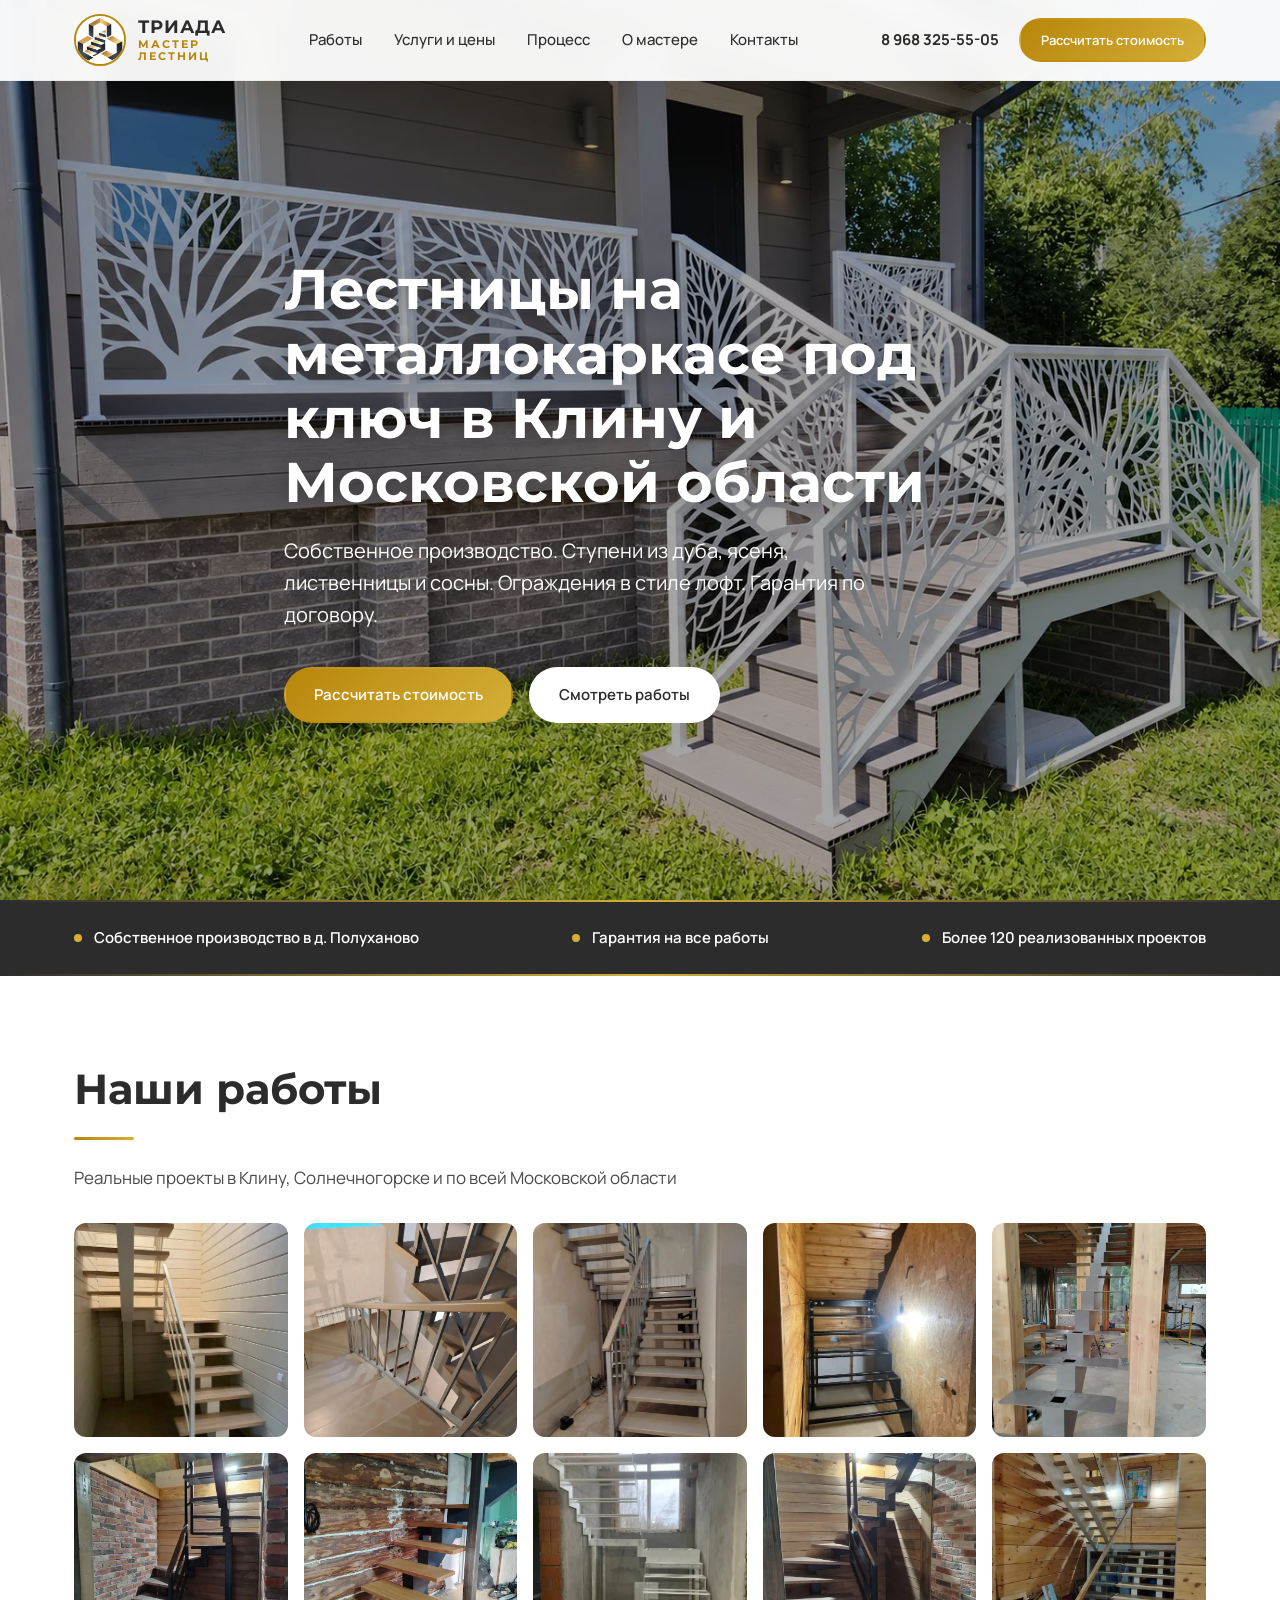
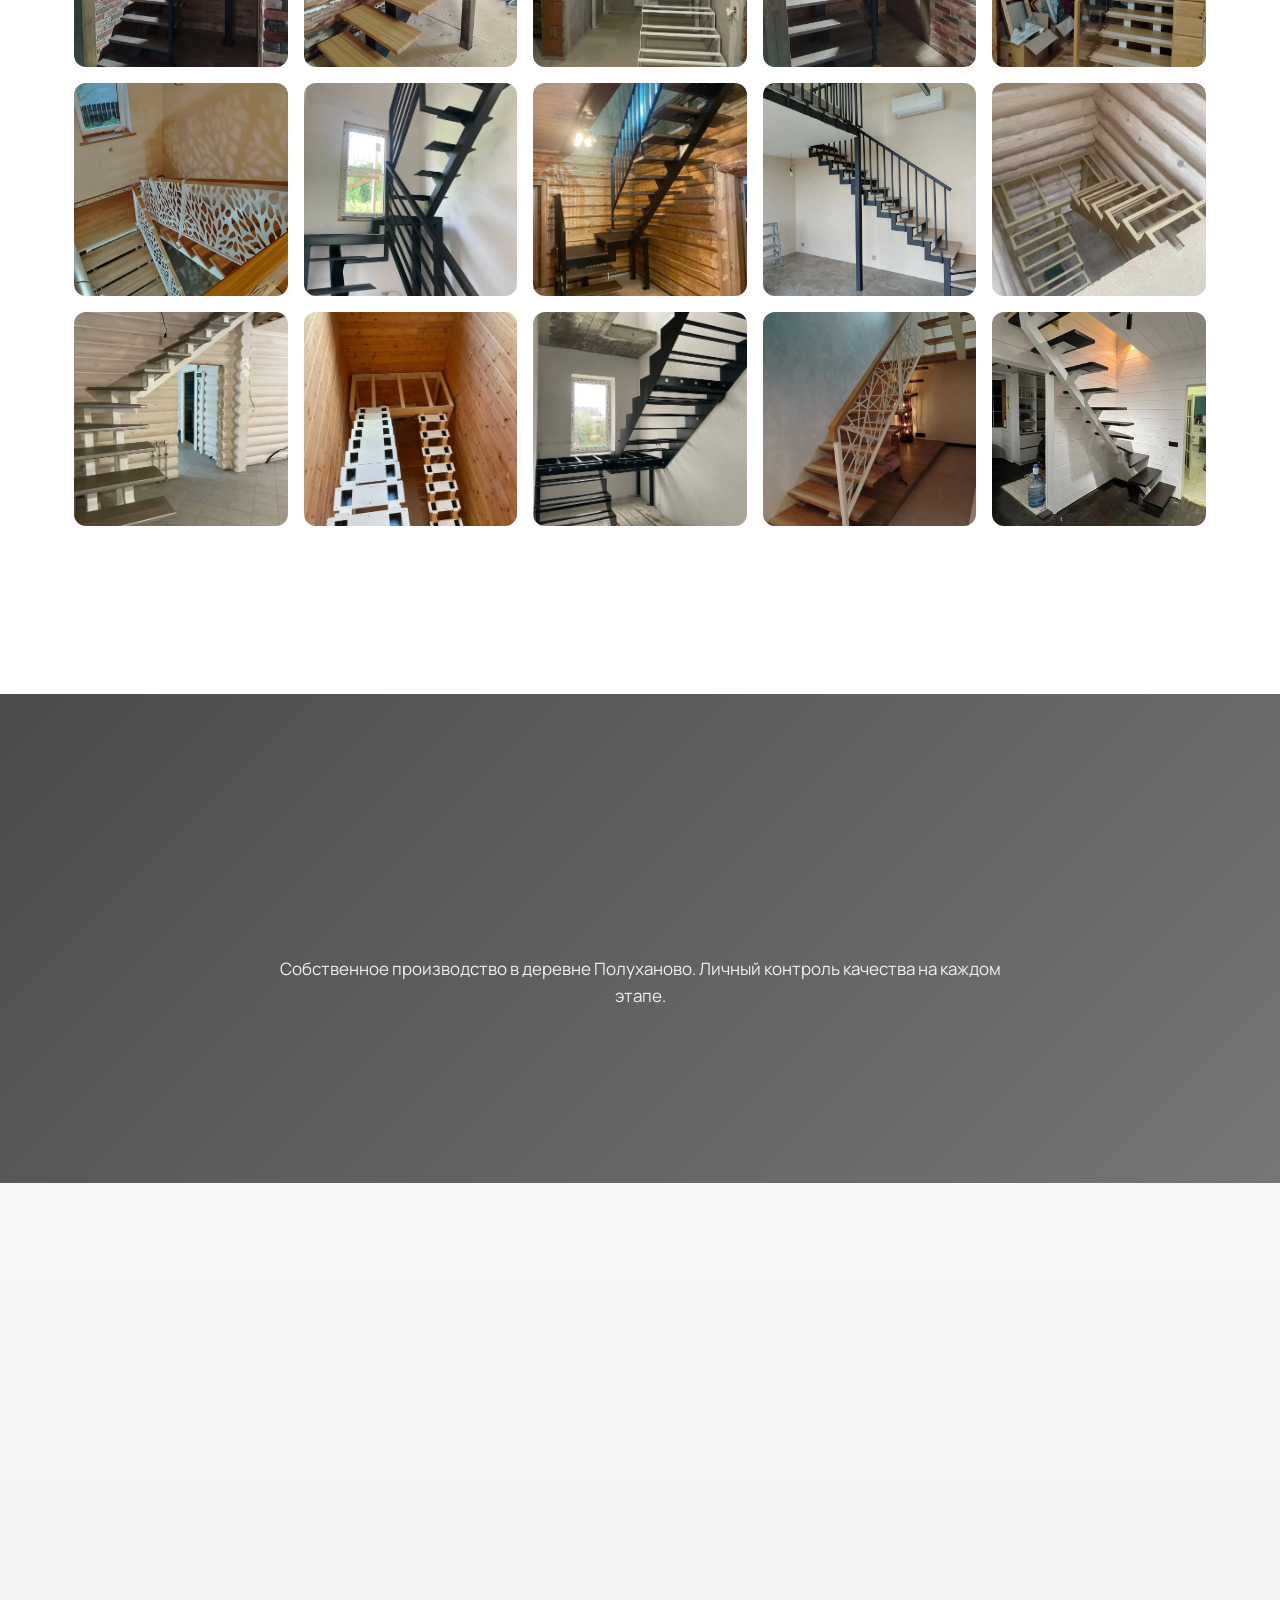
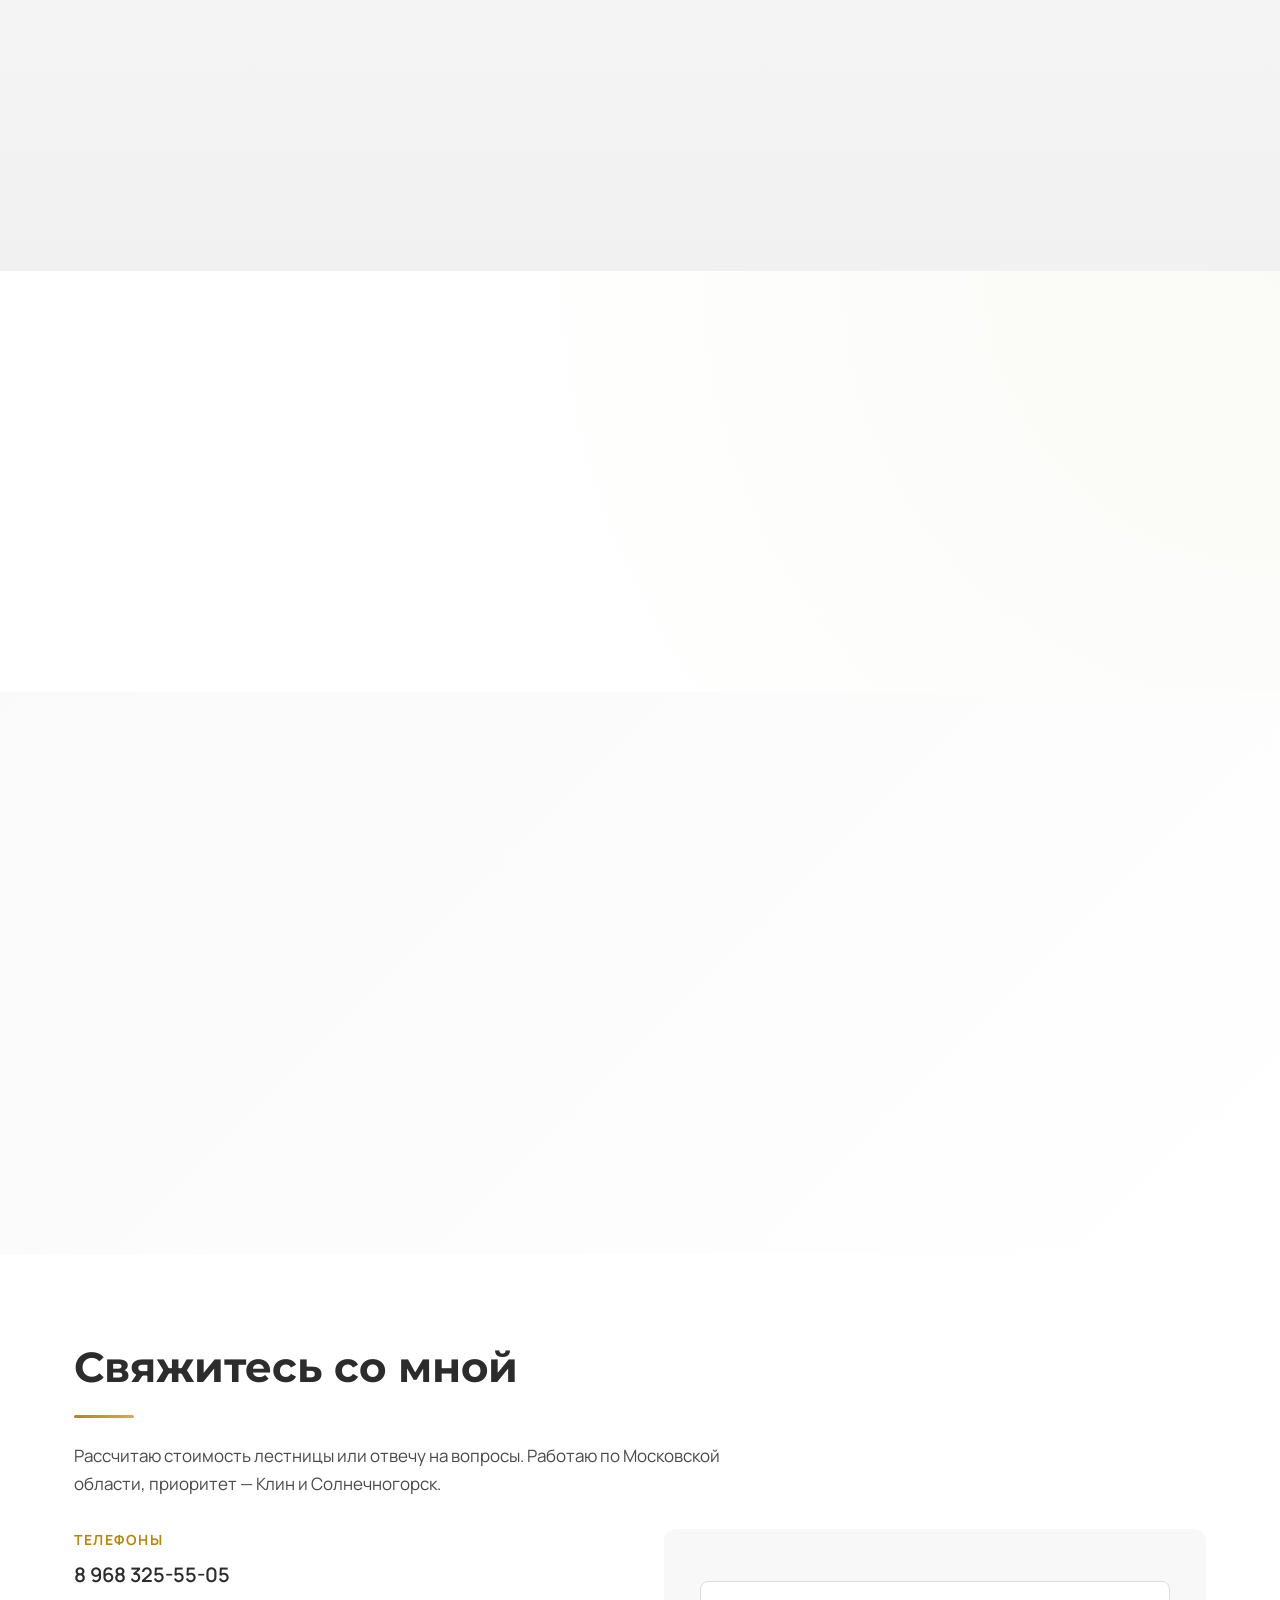
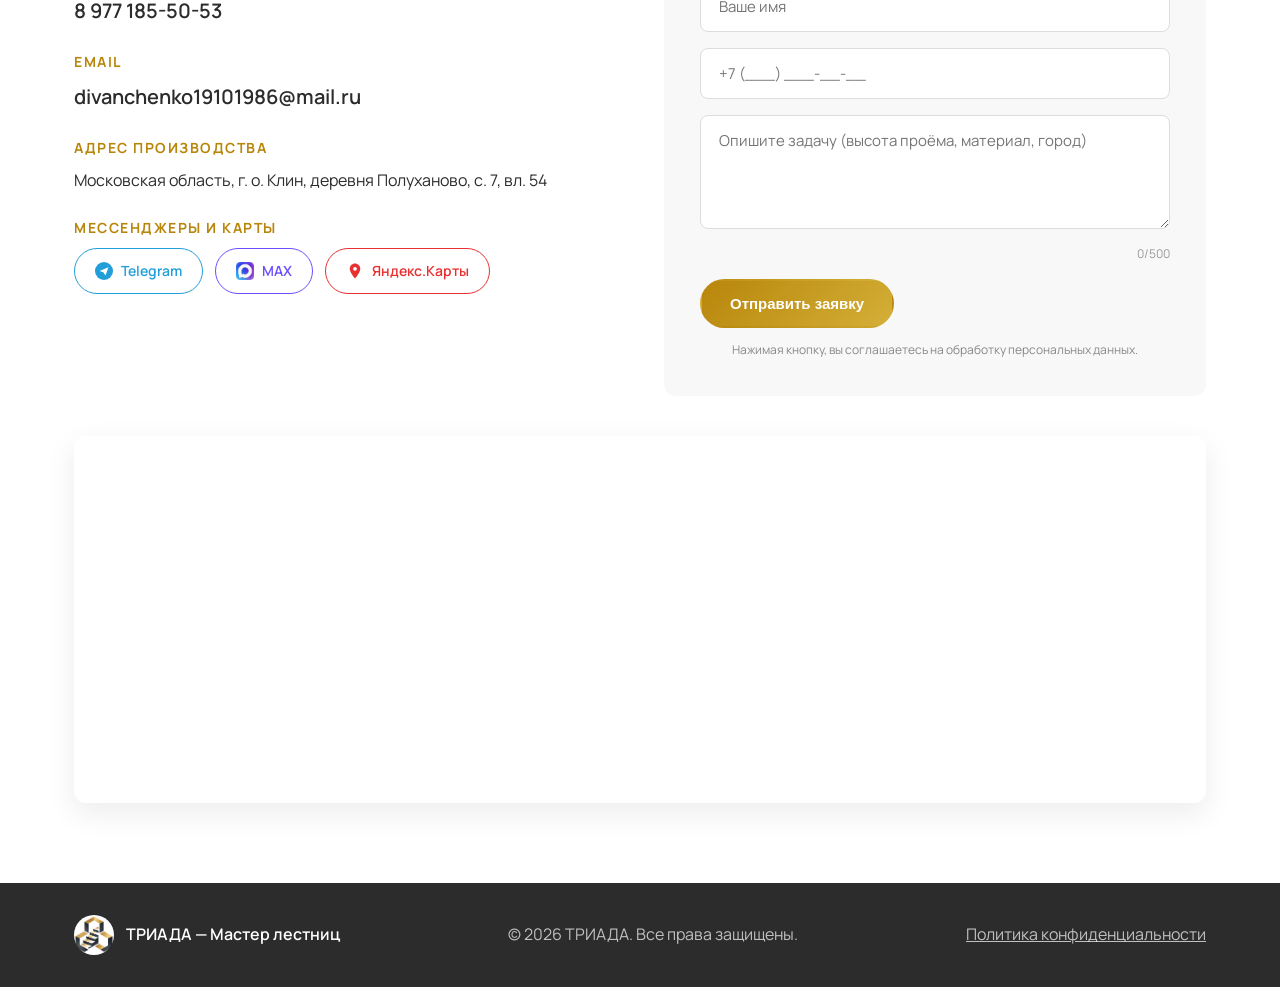
==== commit d20c03f4: "2" ====
--- a/index.html
+++ b/index.html
@@ -1,5 +1,6 @@
 <!DOCTYPE html>
 <html lang="ru">
+
 <head>
     <script type="text/javascript">
         (function (m, e, t, r, i, k, a) {
@@ -17,8 +18,10 @@
     <meta charset="UTF-8">
     <meta name="viewport" content="width=device-width, initial-scale=1.0">
     <title>ТРИАДА — Мастер лестниц | Лестницы на металлокаркасе в Клину и Солнечногорске</title>
-    <meta name="description" content="Изготовление лестниц на металлическом каркасе под ключ. Ступени из дуба, ясеня, лиственницы, сосны. Ограждения в стиле лофт. Собственное производство в Московской области. Цены от 45 000 ₽/м высоты.">
-    <meta name="keywords" content="лестницы на металлокаркасе, лестницы Клин, лестницы Солнечногорск, деревянные ступени дуб ясень лиственница, ограждения лофт, мастер лестниц Московская область">
+    <meta name="description"
+        content="Изготовление лестниц на металлическом каркасе под ключ. Ступени из дуба, ясеня, лиственницы, сосны. Ограждения в стиле лофт. Собственное производство в Московской области. Цены от 45 000 ₽/м высоты.">
+    <meta name="keywords"
+        content="лестницы на металлокаркасе, лестницы Клин, лестницы Солнечногорск, деревянные ступени дуб ясень лиственница, ограждения лофт, мастер лестниц Московская область">
     <meta name="author" content="ТРИАДА — Мастер лестниц">
     <meta name="robots" content="index, follow">
     <link rel="canonical" href="https://триада-мастер-лестниц.рф/">
@@ -27,7 +30,8 @@
     <meta property="og:locale" content="ru_RU">
     <meta property="og:site_name" content="ТРИАДА — Мастер лестниц">
     <meta property="og:title" content="ТРИАДА — Мастер лестниц | Лестницы на металлокаркасе в Клину и области">
-    <meta property="og:description" content="Собственное производство лестниц на металлокаркасе. Ступени из дуба, ясеня, лиственницы и сосны. Ограждения лофт. Клин, Солнечногорск, Московская область.">
+    <meta property="og:description"
+        content="Собственное производство лестниц на металлокаркасе. Ступени из дуба, ясеня, лиственницы и сосны. Ограждения лофт. Клин, Солнечногорск, Московская область.">
     <meta property="og:url" content="https://триада-мастер-лестниц.рф/">
     <meta property="og:image" content="https://триада-мастер-лестниц.рф/img/og-image.webp">
     <meta property="og:image:width" content="1200">
@@ -37,7 +41,8 @@
 
     <meta name="twitter:card" content="summary_large_image">
     <meta name="twitter:title" content="ТРИАДА — Мастер лестниц в Клину и Московской области">
-    <meta name="twitter:description" content="Лестницы на металлокаркасе, ступени из массива, ограждения лофт. Собственное производство.">
+    <meta name="twitter:description"
+        content="Лестницы на металлокаркасе, ступени из массива, ограждения лофт. Собственное производство.">
     <meta name="twitter:image" content="https://триада-мастер-лестниц.рф/img/og-image.webp">
 
     <link rel="icon" type="image/png" sizes="32x32" href="img/favicon-32x32.png">
@@ -51,301 +56,363 @@
 
     <link rel="preconnect" href="https://fonts.googleapis.com">
     <link rel="preconnect" href="https://fonts.gstatic.com" crossorigin>
-    <link href="https://fonts.googleapis.com/css2?family=Manrope:wght@400;500;600;700&family=Montserrat:wght@500;600;700&display=swap" rel="stylesheet">
+    <link
+        href="https://fonts.googleapis.com/css2?family=Manrope:wght@400;500;600;700&family=Montserrat:wght@500;600;700&display=swap"
+        rel="stylesheet">
     <link rel="stylesheet" href="css/style.css">
+    <script src="https://www.google.com/recaptcha/api.js" async defer></script>
 </head>
+
 <body>
 
-<header class="header" id="header">
-    <div class="container header__inner">
-        <a href="/" class="logo" aria-label="ТРИАДА — Мастер лестниц">
-            <img src="img/logo.webp" alt="Логотип ТРИАДА" class="logo__img" width="52" height="52">
-            <div class="logo__text">
-                <span class="logo__part logo__part--1">ТРИАДА</span>
-                <span class="logo__part logo__part--2">Мастер</span>
-                <span class="logo__part logo__part--3">Лестниц</span>
-            </div>
-        </a>
-
-        <nav class="nav" id="nav">
-            <ul class="nav__list">
-                <li><a href="/#portfolio" class="nav__link">Работы</a></li>
-                <li><a href="/#services" class="nav__link">Услуги и цены</a></li>
-                <li><a href="/#process" class="nav__link">Процесс</a></li>
-                <li><a href="/#about" class="nav__link">О мастере</a></li>
-                <li><a href="/#contacts" class="nav__link">Контакты</a></li>
-            </ul>
-        </nav>
-
-        <div class="header__contacts">
-            <a href="tel:+79683255505" class="header__phone">8 968 325-55-05</a>
-            <a href="/#order" class="btn btn--small btn--gold">Рассчитать стоимость</a>
+    <header class="header" id="header">
+        <div class="container header__inner">
+            <a href="/" class="logo" aria-label="ТРИАДА — Мастер лестниц">
+                <img src="img/logo.webp" alt="Логотип ТРИАДА" class="logo__img" width="52" height="52">
+                <div class="logo__text">
+                    <span class="logo__part logo__part--1">ТРИАДА</span>
+                    <span class="logo__part logo__part--2">Мастер</span>
+                    <span class="logo__part logo__part--3">Лестниц</span>
+                </div>
+            </a>
+
+            <nav class="nav" id="nav">
+                <ul class="nav__list">
+                    <li><a href="/#portfolio" class="nav__link">Работы</a></li>
+                    <li><a href="/#services" class="nav__link">Услуги и цены</a></li>
+                    <li><a href="/#process" class="nav__link">Процесс</a></li>
+                    <li><a href="/#about" class="nav__link">О мастере</a></li>
+                    <li><a href="/#contacts" class="nav__link">Контакты</a></li>
+                </ul>
+            </nav>
+
+            <div class="header__contacts">
+                <a href="tel:+79683255505" class="header__phone">8 968 325-55-05</a>
+                <a href="/#order" class="btn btn--small btn--gold">Рассчитать стоимость</a>
+            </div>
+
+            <button class="burger" id="burger" aria-label="Открыть меню">
+                <span></span><span></span><span></span>
+            </button>
         </div>
-
-        <button class="burger" id="burger" aria-label="Открыть меню">
-            <span></span><span></span><span></span>
-        </button>
-    </div>
-</header>
-
-<main>
-    <section class="hero" id="hero">
-        <div class="hero__bg" style="background-image: url('img/hero-bg.webp');"></div>
-        <div class="container hero__content">
-            <h1 class="hero__title reveal">Лестницы на металлокаркасе под ключ в Клину и Московской области</h1>
-            <p class="hero__subtitle reveal">Собственное производство. Ступени из дуба, ясеня, лиственницы и сосны. Ограждения в стиле лофт. Гарантия по договору.</p>
-            <div class="hero__actions reveal">
-                <a href="/#order" class="btn btn--gold">Рассчитать стоимость</a>
-                <a href="/#portfolio" class="btn btn--light">Смотреть работы</a>
-            </div>
+    </header>
+
+    <main>
+        <section class="hero" id="hero">
+            <div class="hero__bg" style="background-image: url('img/hero-bg.webp');"></div>
+            <div class="container hero__content">
+                <h1 class="hero__title reveal">Лестницы на металлокаркасе под ключ в Клину и Московской области</h1>
+                <p class="hero__subtitle reveal">Собственное производство. Ступени из дуба, ясеня, лиственницы и сосны.
+                    Ограждения в стиле лофт. Гарантия по договору.</p>
+                <div class="hero__actions reveal">
+                    <a href="/#order" class="btn btn--gold">Рассчитать стоимость</a>
+                    <a href="/#portfolio" class="btn btn--light">Смотреть работы</a>
+                </div>
+            </div>
+        </section>
+
+        <section class="trust-bar">
+            <div class="container trust-bar__inner">
+                <div class="trust-item reveal">Собственное производство в д. Полуханово</div>
+                <div class="trust-item reveal">Гарантия на все работы</div>
+                <div class="trust-item reveal">Более 120 реализованных проектов</div>
+            </div>
+        </section>
+
+        <section class="section portfolio" id="portfolio">
+            <div class="container">
+                <h2 class="section__title reveal">Наши работы</h2>
+                <p class="section__subtitle reveal">Реальные проекты в Клину, Солнечногорске и по всей Московской
+                    области</p>
+
+                <div class="portfolio-slider" data-slider>
+                    <div class="portfolio__grid" data-slider-track>
+                        <article class="portfolio-card">
+                            <img src="img/portfolio-1.webp"
+                                alt="Лестница на металлокаркасе с дубовыми ступенями в стиле лофт, Клин"
+                                class="portfolio-card__img" loading="lazy">
+                        </article>
+                        <article class="portfolio-card">
+                            <img src="img/portfolio-2.webp" alt="Лестница лофт с ограждением из металла, Солнечногорск"
+                                class="portfolio-card__img" loading="lazy">
+                        </article>
+                        <article class="portfolio-card">
+                            <img src="img/portfolio-3.webp"
+                                alt="Маршевая лестница на металлокаркасе с ступенями из дуба"
+                                class="portfolio-card__img" loading="lazy">
+                        </article>
+                        <article class="portfolio-card">
+                            <img src="img/portfolio-4.webp"
+                                alt="Ограждение в стиле лофт для лестницы, Московская область"
+                                class="portfolio-card__img" loading="lazy">
+                        </article>
+                        <article class="portfolio-card">
+                            <img src="img/portfolio-5.webp" alt="Каркас лестницы под обшивку деревом, производство"
+                                class="portfolio-card__img" loading="lazy">
+                        </article>
+                        <article class="portfolio-card">
+                            <img src="img/portfolio-6.webp"
+                                alt="Лестница из дуба с металлическими перилами в стиле лофт"
+                                class="portfolio-card__img" loading="lazy">
+                        </article>
+                        <article class="portfolio-card">
+                            <img src="img/portfolio-7.webp" alt="Лестница на металлокаркасе, дуб, Клин"
+                                class="portfolio-card__img" loading="lazy">
+                        </article>
+                        <article class="portfolio-card">
+                            <img src="img/portfolio-8.webp"
+                                alt="Лестница на металлокаркасе с дубовыми ступенями, Солнечногорск"
+                                class="portfolio-card__img" loading="lazy">
+                        </article>
+                        <article class="portfolio-card">
+                            <img src="img/portfolio-9.webp" alt="Перила лофт для лестницы, Московская область"
+                                class="portfolio-card__img" loading="lazy">
+                        </article>
+                        <article class="portfolio-card">
+                            <img src="img/portfolio-10.webp" alt="Металлический каркас лестницы, производство Клин"
+                                class="portfolio-card__img" loading="lazy">
+                        </article>
+                        <article class="portfolio-card">
+                            <img src="img/portfolio-11.webp" alt="Дубовая лестница с ограждением лофт"
+                                class="portfolio-card__img" loading="lazy">
+                        </article>
+                        <article class="portfolio-card">
+                            <img src="img/portfolio-12.webp" alt="Лестница на металлокаркасе в стиле лофт"
+                                class="portfolio-card__img" loading="lazy">
+                        </article>
+                        <article class="portfolio-card">
+                            <img src="img/portfolio-13.webp" alt="Лестница на металлокаркасе, ступени дуб"
+                                class="portfolio-card__img" loading="lazy">
+                        </article>
+                        <article class="portfolio-card">
+                            <img src="img/portfolio-14.webp" alt="Ограждение лофт из металла, Клин"
+                                class="portfolio-card__img" loading="lazy">
+                        </article>
+                        <article class="portfolio-card">
+                            <img src="img/portfolio-15.webp" alt="Каркас винтовой лестницы, производство"
+                                class="portfolio-card__img" loading="lazy">
+                        </article>
+                        <article class="portfolio-card">
+                            <img src="img/portfolio-16.webp" alt="Лестница дуб с лофт ограждением, Солнечногорск"
+                                class="portfolio-card__img" loading="lazy">
+                        </article>
+                        <article class="portfolio-card">
+                            <img src="img/portfolio-17.webp" alt="Лестница на металлокаркасе, дуб, лофт"
+                                class="portfolio-card__img" loading="lazy">
+                        </article>
+                        <article class="portfolio-card">
+                            <img src="img/portfolio-18.webp" alt="Маршевая лестница на металлокаркасе, дуб"
+                                class="portfolio-card__img" loading="lazy">
+                        </article>
+                        <article class="portfolio-card">
+                            <img src="img/portfolio-19.webp" alt="Ограждение в стиле лофт, Московская область"
+                                class="portfolio-card__img" loading="lazy">
+                        </article>
+                        <article class="portfolio-card">
+                            <img src="img/portfolio-20.webp" alt="Металлокаркас лестницы под дерево, Клин"
+                                class="portfolio-card__img" loading="lazy">
+                        </article>
+                    </div>
+                    <div class="slider-controls">
+                        <button class="slider-arrow slider-arrow--prev" type="button" aria-label="Предыдущее фото">
+                            <svg viewBox="0 0 24 24" fill="none">
+                                <path d="M15 18L9 12L15 6" stroke="currentColor" stroke-width="2" stroke-linecap="round"
+                                    stroke-linejoin="round" />
+                            </svg>
+                        </button>
+                        <button class="slider-arrow slider-arrow--next" type="button" aria-label="Следующее фото">
+                            <svg viewBox="0 0 24 24" fill="none">
+                                <path d="M9 18L15 12L9 6" stroke="currentColor" stroke-width="2" stroke-linecap="round"
+                                    stroke-linejoin="round" />
+                            </svg>
+                        </button>
+                    </div>
+                </div>
+
+                <div class="portfolio__more reveal">
+                    <a href="/works/" class="btn btn--gold">Смотреть все работы</a>
+                </div>
+            </div>
+        </section>
+
+        <section class="parallax-banner">
+            <div class="container parallax-banner__inner">
+                <p class="parallax-banner__quote reveal">Каждая лестница — инженерная точность и ручная работа мастера
+                </p>
+                <p class="parallax-banner__text reveal">Собственное производство в деревне Полуханово. Личный контроль
+                    качества на каждом этапе.</p>
+                <a href="/#order" class="btn btn--gold reveal">Рассчитать стоимость</a>
+            </div>
+        </section>
+
+        <section class="section services" id="services">
+            <div class="container">
+                <h2 class="section__title reveal">Услуги и цены</h2>
+                <p class="section__subtitle reveal">Минимальные цены. Итоговая стоимость зависит от сложности проекта и
+                    рассчитывается после замера</p>
+
+                <div class="services__grid">
+                    <div class="service-card reveal">
+                        <h3 class="service-card__title">Металлокаркас лестницы</h3>
+                        <p class="service-card__price">от 45 000 ₽ <span>/ м высоты</span></p>
+                        <p class="service-card__desc">Сварной каркас любой конфигурации. Расчёт нагрузки, покраска.</p>
+                    </div>
+                    <div class="service-card reveal">
+                        <h3 class="service-card__title">Ступени из массива</h3>
+                        <ul class="service-card__list">
+                            <li>Дуб — <strong>9 000 ₽</strong> / ступень</li>
+                            <li>Ясень — <strong>8 500 ₽</strong> / ступень</li>
+                            <li>Лиственница — <strong>6 500 ₽</strong> / ступень</li>
+                            <li>Сосна — <strong>4 500 ₽</strong> / ступень</li>
+                        </ul>
+                    </div>
+                    <div class="service-card reveal">
+                        <h3 class="service-card__title">Ограждения лофт</h3>
+                        <p class="service-card__price">от 10 000 ₽ <span>/ м. п.</span></p>
+                        <p class="service-card__desc">Перила и ограждения в стиле лофт: металл, дерево, комбинированные
+                            варианты.</p>
+                    </div>
+                </div>
+                <p class="services__note reveal">Цены указаны как минимальные. Точная стоимость зависит от сложности
+                    изготовления и определяется после выезда мастера.</p>
+            </div>
+        </section>
+
+        <section class="section process" id="process">
+            <div class="container">
+                <h2 class="section__title reveal">Как мы работаем</h2>
+                <div class="process__steps">
+                    <div class="step reveal">
+                        <span class="step__num">01</span>
+                        <h3 class="step__title">Заявка и консультация</h3>
+                        <p class="step__text">Обсуждаем задачу, тип лестницы и материалы.</p>
+                    </div>
+                    <div class="step reveal">
+                        <span class="step__num">02</span>
+                        <h3 class="step__title">Замер и проект</h3>
+                        <p class="step__text">Выезд на объект, точные размеры, расчёт стоимости.</p>
+                    </div>
+                    <div class="step reveal">
+                        <span class="step__num">03</span>
+                        <h3 class="step__title">Изготовление</h3>
+                        <p class="step__text">Сварка каркаса, обработка дерева на производстве.</p>
+                    </div>
+                    <div class="step reveal">
+                        <span class="step__num">04</span>
+                        <h3 class="step__title">Монтаж</h3>
+                        <p class="step__text">Доставка и установка под ключ. Гарантия.</p>
+                    </div>
+                </div>
+            </div>
+        </section>
+
+        <section class="section about" id="about">
+            <div class="container about__inner">
+                <div class="about__image reveal">
+                    <img src="img/master.webp" alt="Мастер за работой на производстве лестниц" loading="lazy">
+                </div>
+                <div class="about__content reveal">
+                    <h2 class="section__title">О мастере</h2>
+                    <p>Меня зовут Денис. Я занимаюсь изготовлением лестниц на металлическом каркасе в Московской
+                        области. Работаю без посредников: сам проектирую, варю каркас, подбираю и обрабатываю дерево.
+                    </p>
+                    <p>Производство находится в деревне Полуханово (г. о. Клин). Это позволяет мне лично контролировать
+                        качество на каждом этапе и оперативно выезжать на замеры в Клин, Солнечногорск и соседние
+                        города.</p>
+                    <p>Работаю с дубом, ясенем, лиственницей и сосной. Ограждения — в стиле лофт. Гарантия по договору.
+                    </p>
+                </div>
+            </div>
+        </section>
+
+        <section class="section contacts" id="contacts">
+            <div class="container">
+                <h2 class="section__title reveal">Свяжитесь со мной</h2>
+                <p class="section__subtitle reveal">Рассчитаю стоимость лестницы или отвечу на вопросы. Работаю по
+                    Московской области, приоритет — Клин и Солнечногорск.</p>
+
+                <div class="contacts__grid">
+                    <div class="contacts__info reveal">
+                        <div class="contact-block">
+                            <h3 class="contact-block__title">Телефоны</h3>
+                            <a href="tel:+79683255505" class="contact-block__link">8 968 325-55-05</a>
+                            <a href="tel:+79771855053" class="contact-block__link">8 977 185-50-53</a>
+                        </div>
+                        <div class="contact-block">
+                            <h3 class="contact-block__title">Email</h3>
+                            <a href="mailto:divanchenko19101986@mail.ru"
+                                class="contact-block__link">divanchenko19101986@mail.ru</a>
+                        </div>
+                        <div class="contact-block">
+                            <h3 class="contact-block__title">Адрес производства</h3>
+                            <p>Московская область, г. о. Клин, деревня Полуханово, с. 7, вл. 54</p>
+                        </div>
+                        <div class="contact-block">
+                            <h3 class="contact-block__title">Мессенджеры и карты</h3>
+                            <div class="contact-block__messengers">
+                                <a href="https://t.me/+79683255505" class="messenger-btn messenger-btn--tg"
+                                    target="_blank" rel="noopener">
+                                    <svg width="18" height="18" viewBox="0 0 24 24" fill="none" aria-hidden="true">
+                                        <circle cx="12" cy="12" r="12" fill="#229ED9" />
+                                        <path d="M6 12L18 7L14 18L11 13.5L6 12Z" fill="#fff" />
+                                    </svg>
+                                    Telegram
+                                </a>
+                                <a href="https://max.ru/" class="messenger-btn messenger-btn--max" target="_blank"
+                                    rel="noopener">
+                                    <img src="img/max.webp" alt="" width="18" height="18" class="messenger-btn__icon">
+                                    MAX
+                                </a>
+                                <a href="https://yandex.ru/maps/?text=Московская%20область%2C%20г.%20о.%20Клин%2C%20деревня%20Полуханово%2C%207"
+                                    class="messenger-btn messenger-btn--maps" target="_blank" rel="noopener">
+                                    <svg width="18" height="18" viewBox="0 0 24 24" fill="none" aria-hidden="true">
+                                        <path
+                                            d="M12 2C8.13 2 5 5.13 5 9c0 5.25 7 13 7 13s7-7.75 7-13c0-3.87-3.13-7-7-7z"
+                                            fill="#E83030" />
+                                        <circle cx="12" cy="9" r="2.5" fill="#fff" />
+                                    </svg>
+                                    Яндекс.Карты
+                                </a>
+                            </div>
+                        </div>
+                    </div>
+
+                    <form class="contacts__form reveal" id="order" novalidate>
+                        <div class="g-recaptcha" data-sitekey="6LeeIAouAAAAAEMTn6HoZGDvd3pCLUp2HwdVm104"
+                            data-language="ru"></div>
+                        <input type="text" name="name" placeholder="Ваше имя" class="form__input" maxlength="50"
+                            required>
+                        <input type="tel" name="phone" placeholder="+7 (___) ___-__-__" class="form__input"
+                            maxlength="18" inputmode="tel" required>
+                        <textarea name="message" placeholder="Опишите задачу (высота проёма, материал, город)"
+                            class="form__input form__textarea" rows="4" maxlength="500"></textarea>
+                        <div class="form__counter"><span id="msgCount">0</span>/500</div>
+                        <button type="submit" class="btn btn--gold">Отправить заявку</button>
+                        <p class="form__note">Нажимая кнопку, вы соглашаетесь на обработку персональных данных.</p>
+                    </form>
+                </div>
+
+                <div class="map reveal">
+                    <iframe
+                        src="https://yandex.ru/map-widget/v1/?text=Московская%20область%2C%20Клин%2C%20деревня%20Полуханово%2C%207&z=14"
+                        width="100%" height="360" frameborder="0" allowfullscreen></iframe>
+                </div>
+            </div>
+        </section>
+    </main>
+
+    <footer class="footer">
+        <div class="container footer__inner">
+            <div class="footer__brand">
+                <img src="img/logo.webp" alt="ТРИАДА" class="footer__logo" width="40" height="40">
+                <span>ТРИАДА — Мастер лестниц</span>
+            </div>
+            <p class="footer__copy">© <span class="year">2026</span> ТРИАДА. Все права защищены.</p>
+            <p class="footer__policy"><a href="/privacy/">Политика конфиденциальности</a></p>
         </div>
-    </section>
-
-    <section class="trust-bar">
-        <div class="container trust-bar__inner">
-            <div class="trust-item reveal">Собственное производство в д. Полуханово</div>
-            <div class="trust-item reveal">Гарантия на все работы</div>
-            <div class="trust-item reveal">Более 120 реализованных проектов</div>
-        </div>
-    </section>
-
-    <section class="section portfolio" id="portfolio">
-        <div class="container">
-            <h2 class="section__title reveal">Наши работы</h2>
-            <p class="section__subtitle reveal">Реальные проекты в Клину, Солнечногорске и по всей Московской области</p>
-
-            <div class="portfolio-slider" data-slider>
-                <div class="portfolio__grid" data-slider-track>
-                    <article class="portfolio-card">
-                        <img src="img/portfolio-1.webp" alt="Лестница на металлокаркасе с дубовыми ступенями в стиле лофт, Клин" class="portfolio-card__img" loading="lazy">
-                    </article>
-                    <article class="portfolio-card">
-                        <img src="img/portfolio-2.webp" alt="Лестница лофт с ограждением из металла, Солнечногорск" class="portfolio-card__img" loading="lazy">
-                    </article>
-                    <article class="portfolio-card">
-                        <img src="img/portfolio-3.webp" alt="Маршевая лестница на металлокаркасе с ступенями из дуба" class="portfolio-card__img" loading="lazy">
-                    </article>
-                    <article class="portfolio-card">
-                        <img src="img/portfolio-4.webp" alt="Ограждение в стиле лофт для лестницы, Московская область" class="portfolio-card__img" loading="lazy">
-                    </article>
-                    <article class="portfolio-card">
-                        <img src="img/portfolio-5.webp" alt="Каркас лестницы под обшивку деревом, производство" class="portfolio-card__img" loading="lazy">
-                    </article>
-                    <article class="portfolio-card">
-                        <img src="img/portfolio-6.webp" alt="Лестница из дуба с металлическими перилами в стиле лофт" class="portfolio-card__img" loading="lazy">
-                    </article>
-                    <article class="portfolio-card">
-                        <img src="img/portfolio-7.webp" alt="Лестница на металлокаркасе, дуб, Клин" class="portfolio-card__img" loading="lazy">
-                    </article>
-                    <article class="portfolio-card">
-                        <img src="img/portfolio-8.webp" alt="Лестница на металлокаркасе с дубовыми ступенями, Солнечногорск" class="portfolio-card__img" loading="lazy">
-                    </article>
-                    <article class="portfolio-card">
-                        <img src="img/portfolio-9.webp" alt="Перила лофт для лестницы, Московская область" class="portfolio-card__img" loading="lazy">
-                    </article>
-                    <article class="portfolio-card">
-                        <img src="img/portfolio-10.webp" alt="Металлический каркас лестницы, производство Клин" class="portfolio-card__img" loading="lazy">
-                    </article>
-                    <article class="portfolio-card">
-                        <img src="img/portfolio-11.webp" alt="Дубовая лестница с ограждением лофт" class="portfolio-card__img" loading="lazy">
-                    </article>
-                    <article class="portfolio-card">
-                        <img src="img/portfolio-12.webp" alt="Лестница на металлокаркасе в стиле лофт" class="portfolio-card__img" loading="lazy">
-                    </article>
-                    <article class="portfolio-card">
-                        <img src="img/portfolio-13.webp" alt="Лестница на металлокаркасе, ступени дуб" class="portfolio-card__img" loading="lazy">
-                    </article>
-                    <article class="portfolio-card">
-                        <img src="img/portfolio-14.webp" alt="Ограждение лофт из металла, Клин" class="portfolio-card__img" loading="lazy">
-                    </article>
-                    <article class="portfolio-card">
-                        <img src="img/portfolio-15.webp" alt="Каркас винтовой лестницы, производство" class="portfolio-card__img" loading="lazy">
-                    </article>
-                    <article class="portfolio-card">
-                        <img src="img/portfolio-16.webp" alt="Лестница дуб с лофт ограждением, Солнечногорск" class="portfolio-card__img" loading="lazy">
-                    </article>
-                    <article class="portfolio-card">
-                        <img src="img/portfolio-17.webp" alt="Лестница на металлокаркасе, дуб, лофт" class="portfolio-card__img" loading="lazy">
-                    </article>
-                    <article class="portfolio-card">
-                        <img src="img/portfolio-18.webp" alt="Маршевая лестница на металлокаркасе, дуб" class="portfolio-card__img" loading="lazy">
-                    </article>
-                    <article class="portfolio-card">
-                        <img src="img/portfolio-19.webp" alt="Ограждение в стиле лофт, Московская область" class="portfolio-card__img" loading="lazy">
-                    </article>
-                    <article class="portfolio-card">
-                        <img src="img/portfolio-20.webp" alt="Металлокаркас лестницы под дерево, Клин" class="portfolio-card__img" loading="lazy">
-                    </article>
-                </div>
-                <div class="slider-controls">
-                    <button class="slider-arrow slider-arrow--prev" type="button" aria-label="Предыдущее фото">
-                        <svg viewBox="0 0 24 24" fill="none"><path d="M15 18L9 12L15 6" stroke="currentColor" stroke-width="2" stroke-linecap="round" stroke-linejoin="round"/></svg>
-                    </button>
-                    <button class="slider-arrow slider-arrow--next" type="button" aria-label="Следующее фото">
-                        <svg viewBox="0 0 24 24" fill="none"><path d="M9 18L15 12L9 6" stroke="currentColor" stroke-width="2" stroke-linecap="round" stroke-linejoin="round"/></svg>
-                    </button>
-                </div>
-            </div>
-
-            <div class="portfolio__more reveal">
-                <a href="/works/" class="btn btn--gold">Смотреть все работы</a>
-            </div>
-        </div>
-    </section>
-
-    <section class="parallax-banner">
-        <div class="container parallax-banner__inner">
-            <p class="parallax-banner__quote reveal">Каждая лестница — инженерная точность и ручная работа мастера</p>
-            <p class="parallax-banner__text reveal">Собственное производство в деревне Полуханово. Личный контроль качества на каждом этапе.</p>
-            <a href="/#order" class="btn btn--gold reveal">Рассчитать стоимость</a>
-        </div>
-    </section>
-
-    <section class="section services" id="services">
-        <div class="container">
-            <h2 class="section__title reveal">Услуги и цены</h2>
-            <p class="section__subtitle reveal">Минимальные цены. Итоговая стоимость зависит от сложности проекта и рассчитывается после замера</p>
-
-            <div class="services__grid">
-                <div class="service-card reveal">
-                    <h3 class="service-card__title">Металлокаркас лестницы</h3>
-                    <p class="service-card__price">от 45 000 ₽ <span>/ м высоты</span></p>
-                    <p class="service-card__desc">Сварной каркас любой конфигурации. Расчёт нагрузки, покраска.</p>
-                </div>
-                <div class="service-card reveal">
-                    <h3 class="service-card__title">Ступени из массива</h3>
-                    <ul class="service-card__list">
-                        <li>Дуб — <strong>9 000 ₽</strong> / ступень</li>
-                        <li>Ясень — <strong>8 500 ₽</strong> / ступень</li>
-                        <li>Лиственница — <strong>6 500 ₽</strong> / ступень</li>
-                        <li>Сосна — <strong>4 500 ₽</strong> / ступень</li>
-                    </ul>
-                </div>
-                <div class="service-card reveal">
-                    <h3 class="service-card__title">Ограждения лофт</h3>
-                    <p class="service-card__price">от 10 000 ₽ <span>/ м. п.</span></p>
-                    <p class="service-card__desc">Перила и ограждения в стиле лофт: металл, дерево, комбинированные варианты.</p>
-                </div>
-            </div>
-            <p class="services__note reveal">Цены указаны как минимальные. Точная стоимость зависит от сложности изготовления и определяется после выезда мастера.</p>
-        </div>
-    </section>
-
-    <section class="section process" id="process">
-        <div class="container">
-            <h2 class="section__title reveal">Как мы работаем</h2>
-            <div class="process__steps">
-                <div class="step reveal">
-                    <span class="step__num">01</span>
-                    <h3 class="step__title">Заявка и консультация</h3>
-                    <p class="step__text">Обсуждаем задачу, тип лестницы и материалы.</p>
-                </div>
-                <div class="step reveal">
-                    <span class="step__num">02</span>
-                    <h3 class="step__title">Замер и проект</h3>
-                    <p class="step__text">Выезд на объект, точные размеры, расчёт стоимости.</p>
-                </div>
-                <div class="step reveal">
-                    <span class="step__num">03</span>
-                    <h3 class="step__title">Изготовление</h3>
-                    <p class="step__text">Сварка каркаса, обработка дерева на производстве.</p>
-                </div>
-                <div class="step reveal">
-                    <span class="step__num">04</span>
-                    <h3 class="step__title">Монтаж</h3>
-                    <p class="step__text">Доставка и установка под ключ. Гарантия.</p>
-                </div>
-            </div>
-        </div>
-    </section>
-
-    <section class="section about" id="about">
-        <div class="container about__inner">
-            <div class="about__image reveal">
-                <img src="img/master.webp" alt="Мастер за работой на производстве лестниц" loading="lazy">
-            </div>
-            <div class="about__content reveal">
-                <h2 class="section__title">О мастере</h2>
-                <p>Меня зовут Денис. Я занимаюсь изготовлением лестниц на металлическом каркасе в Московской области. Работаю без посредников: сам проектирую, варю каркас, подбираю и обрабатываю дерево.</p>
-                <p>Производство находится в деревне Полуханово (г. о. Клин). Это позволяет мне лично контролировать качество на каждом этапе и оперативно выезжать на замеры в Клин, Солнечногорск и соседние города.</p>
-                <p>Работаю с дубом, ясенем, лиственницей и сосной. Ограждения — в стиле лофт. Гарантия по договору.</p>
-            </div>
-        </div>
-    </section>
-
-    <section class="section contacts" id="contacts">
-        <div class="container">
-            <h2 class="section__title reveal">Свяжитесь со мной</h2>
-            <p class="section__subtitle reveal">Рассчитаю стоимость лестницы или отвечу на вопросы. Работаю по Московской области, приоритет — Клин и Солнечногорск.</p>
-
-            <div class="contacts__grid">
-                <div class="contacts__info reveal">
-                    <div class="contact-block">
-                        <h3 class="contact-block__title">Телефоны</h3>
-                        <a href="tel:+79683255505" class="contact-block__link">8 968 325-55-05</a>
-                        <a href="tel:+79771855053" class="contact-block__link">8 977 185-50-53</a>
-                    </div>
-                    <div class="contact-block">
-                        <h3 class="contact-block__title">Email</h3>
-                        <a href="mailto:divanchenko19101986@mail.ru" class="contact-block__link">divanchenko19101986@mail.ru</a>
-                    </div>
-                    <div class="contact-block">
-                        <h3 class="contact-block__title">Адрес производства</h3>
-                        <p>Московская область, г. о. Клин, деревня Полуханово, с. 7, вл. 54</p>
-                    </div>
-                    <div class="contact-block">
-                        <h3 class="contact-block__title">Мессенджеры и карты</h3>
-                        <div class="contact-block__messengers">
-                            <a href="https://t.me/+79683255505" class="messenger-btn messenger-btn--tg" target="_blank" rel="noopener">
-                                <svg width="18" height="18" viewBox="0 0 24 24" fill="none" aria-hidden="true">
-                                    <circle cx="12" cy="12" r="12" fill="#229ED9"/>
-                                    <path d="M6 12L18 7L14 18L11 13.5L6 12Z" fill="#fff"/>
-                                </svg>
-                                Telegram
-                            </a>
-                            <a href="https://max.ru/" class="messenger-btn messenger-btn--max" target="_blank" rel="noopener">
-                                <img src="img/max.webp" alt="" width="18" height="18" class="messenger-btn__icon">
-                                MAX
-                            </a>
-                            <a href="https://yandex.ru/maps/?text=Московская%20область%2C%20г.%20о.%20Клин%2C%20деревня%20Полуханово%2C%207" class="messenger-btn messenger-btn--maps" target="_blank" rel="noopener">
-                                <svg width="18" height="18" viewBox="0 0 24 24" fill="none" aria-hidden="true">
-                                    <path d="M12 2C8.13 2 5 5.13 5 9c0 5.25 7 13 7 13s7-7.75 7-13c0-3.87-3.13-7-7-7z" fill="#E83030"/>
-                                    <circle cx="12" cy="9" r="2.5" fill="#fff"/>
-                                </svg>
-                                Яндекс.Карты
-                            </a>
-                        </div>
-                    </div>
-                </div>
-
-                <form class="contacts__form reveal" id="order" novalidate>
-                    <input type="text" name="name" placeholder="Ваше имя" class="form__input" maxlength="50" required>
-                    <input type="tel" name="phone" placeholder="+7 (___) ___-__-__" class="form__input" maxlength="18" inputmode="tel" required>
-                    <textarea name="message" placeholder="Опишите задачу (высота проёма, материал, город)" class="form__input form__textarea" rows="4" maxlength="500"></textarea>
-                    <div class="form__counter"><span id="msgCount">0</span>/500</div>
-                    <button type="submit" class="btn btn--gold">Отправить заявку</button>
-                    <p class="form__note">Нажимая кнопку, вы соглашаетесь на обработку персональных данных.</p>
-                </form>
-            </div>
-
-            <div class="map reveal">
-                <iframe src="https://yandex.ru/map-widget/v1/?text=Московская%20область%2C%20Клин%2C%20деревня%20Полуханово%2C%207&z=14" width="100%" height="360" frameborder="0" allowfullscreen></iframe>
-            </div>
-        </div>
-    </section>
-</main>
-
-<footer class="footer">
-    <div class="container footer__inner">
-        <div class="footer__brand">
-            <img src="img/logo.webp" alt="ТРИАДА" class="footer__logo" width="40" height="40">
-            <span>ТРИАДА — Мастер лестниц</span>
-        </div>
-        <p class="footer__copy">© <span class="year">2026</span> ТРИАДА. Все права защищены.</p>
-        <p class="footer__policy"><a href="/privacy/">Политика конфиденциальности</a></p>
-    </div>
-</footer>
-
-<script src="js/script.js"></script>
+    </footer>
+
+    <script src="js/script.js"></script>
 </body>
+
 </html>
--- a/css/style.css
+++ b/css/style.css
@@ -1103,6 +1103,7 @@
 }
 
 @media (max-width: 768px) {
+
     section[id],
     .contacts__form {
         scroll-margin-top: 80px;
@@ -1367,4 +1368,17 @@
     .modal__text {
         font-size: 14px;
     }
+}
+
+.g-recaptcha {
+    margin-bottom: 16px;
+    display: flex;
+    justify-content: flex-start;
+}
+
+@media (max-width: 480px) {
+    .g-recaptcha {
+        transform: scale(0.92);
+        transform-origin: left center;
+    }
 }
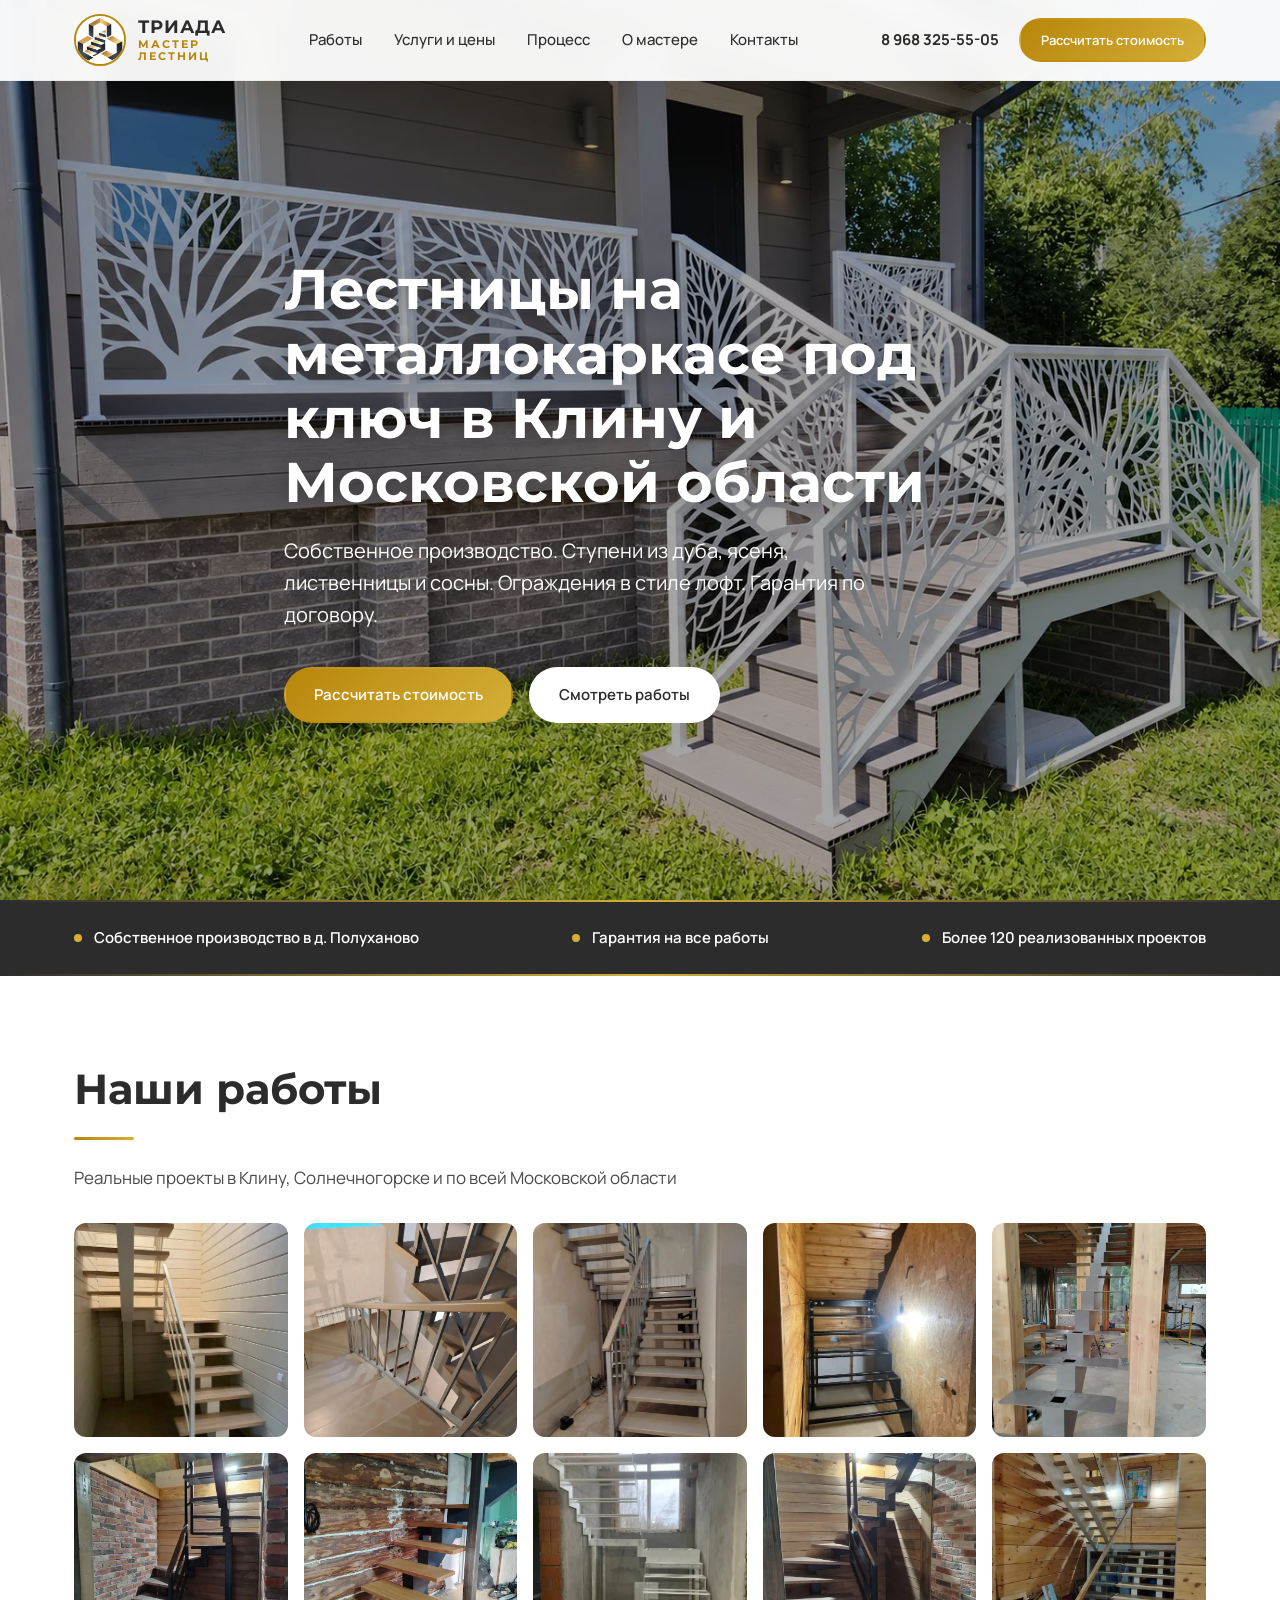
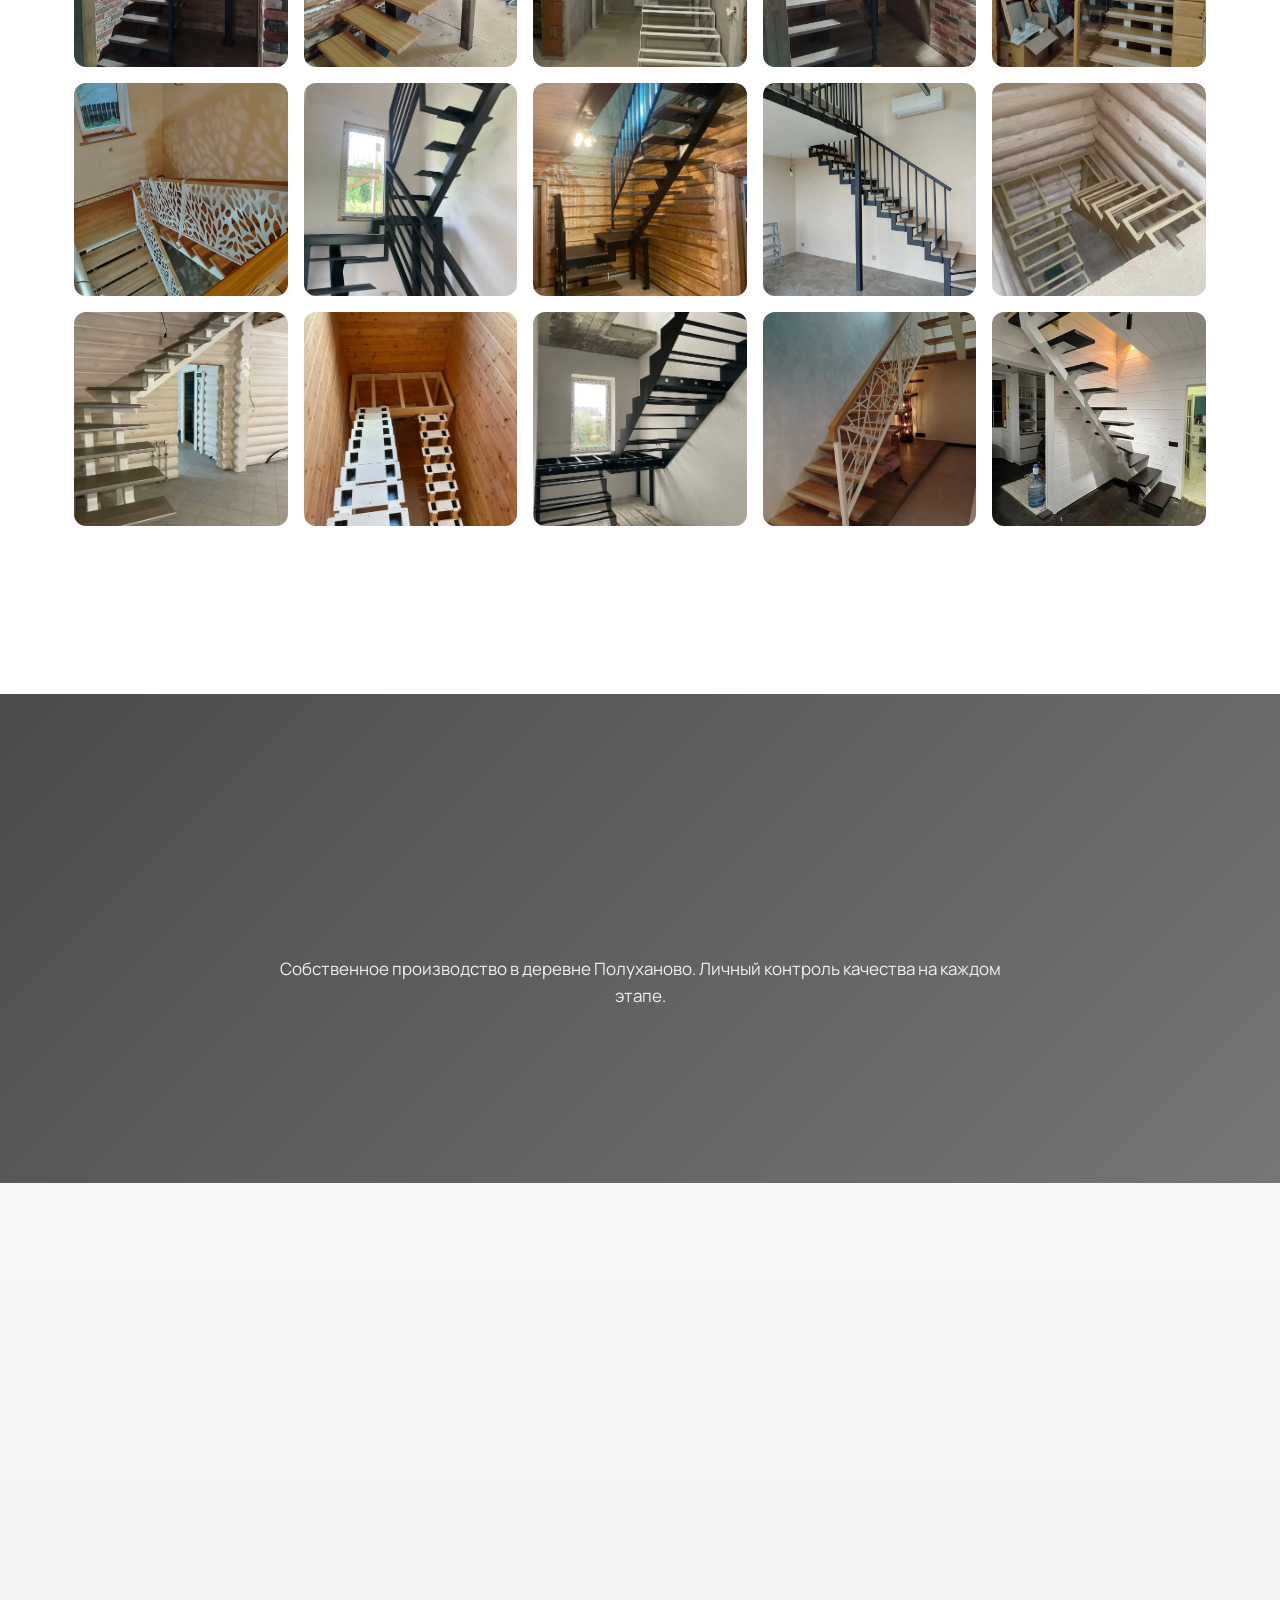
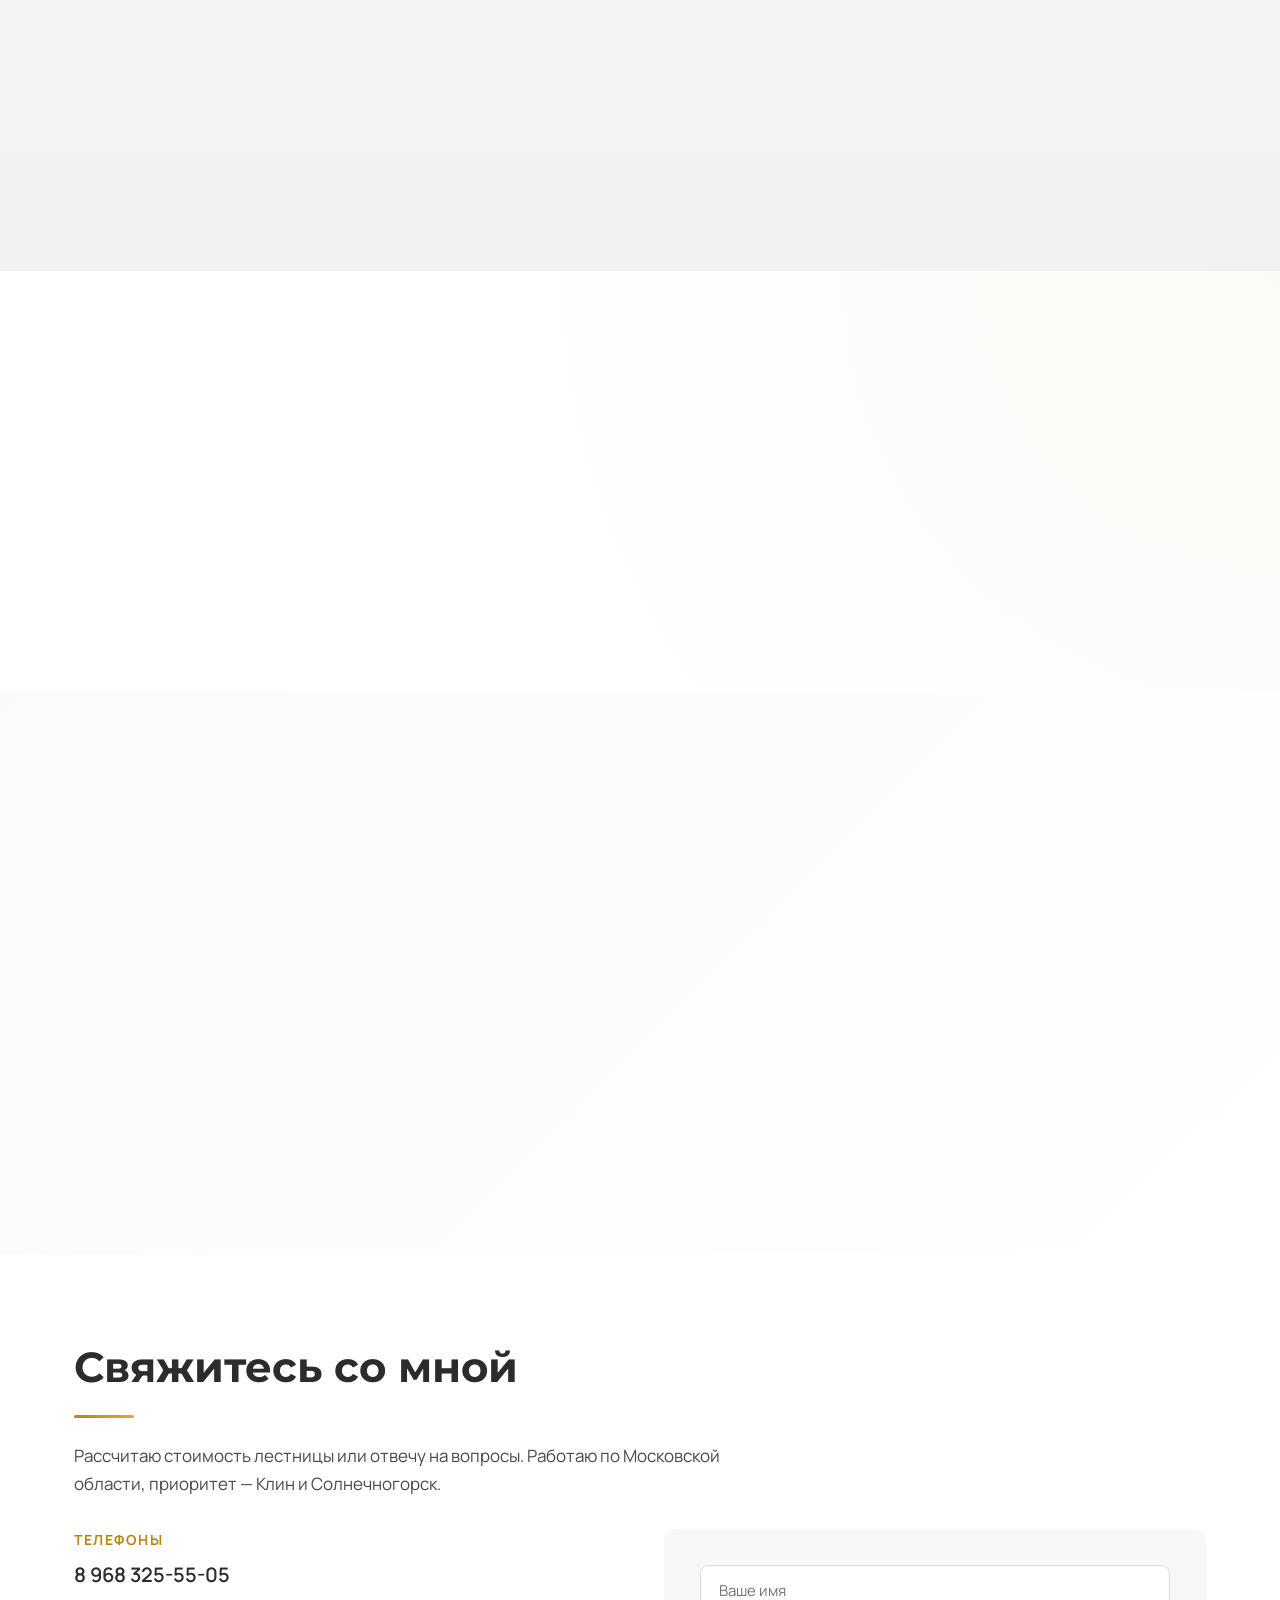
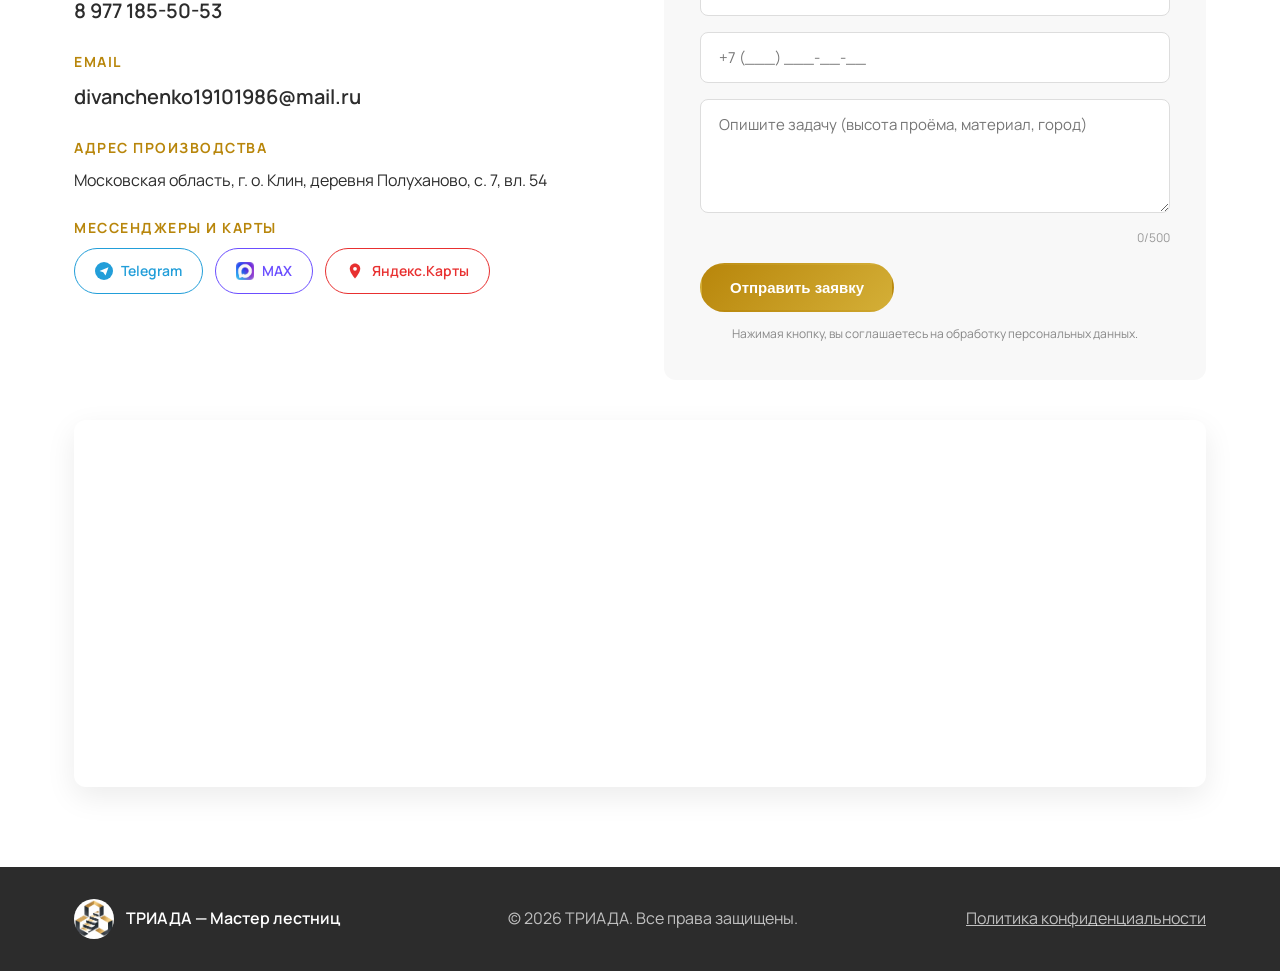
==== commit 0527a3b1: "1" ====
--- a/index.html
+++ b/index.html
@@ -1,6 +1,5 @@
 <!DOCTYPE html>
 <html lang="ru">
-
 <head>
     <script type="text/javascript">
         (function (m, e, t, r, i, k, a) {
@@ -18,10 +17,8 @@
     <meta charset="UTF-8">
     <meta name="viewport" content="width=device-width, initial-scale=1.0">
     <title>ТРИАДА — Мастер лестниц | Лестницы на металлокаркасе в Клину и Солнечногорске</title>
-    <meta name="description"
-        content="Изготовление лестниц на металлическом каркасе под ключ. Ступени из дуба, ясеня, лиственницы, сосны. Ограждения в стиле лофт. Собственное производство в Московской области. Цены от 45 000 ₽/м высоты.">
-    <meta name="keywords"
-        content="лестницы на металлокаркасе, лестницы Клин, лестницы Солнечногорск, деревянные ступени дуб ясень лиственница, ограждения лофт, мастер лестниц Московская область">
+    <meta name="description" content="Изготовление лестниц на металлическом каркасе под ключ. Ступени из дуба, ясеня, лиственницы, сосны. Ограждения в стиле лофт. Собственное производство в Московской области. Цены от 45 000 ₽/м высоты.">
+    <meta name="keywords" content="лестницы на металлокаркасе, лестницы Клин, лестницы Солнечногорск, деревянные ступени дуб ясень лиственница, ограждения лофт, мастер лестниц Московская область">
     <meta name="author" content="ТРИАДА — Мастер лестниц">
     <meta name="robots" content="index, follow">
     <link rel="canonical" href="https://триада-мастер-лестниц.рф/">
@@ -30,8 +27,7 @@
     <meta property="og:locale" content="ru_RU">
     <meta property="og:site_name" content="ТРИАДА — Мастер лестниц">
     <meta property="og:title" content="ТРИАДА — Мастер лестниц | Лестницы на металлокаркасе в Клину и области">
-    <meta property="og:description"
-        content="Собственное производство лестниц на металлокаркасе. Ступени из дуба, ясеня, лиственницы и сосны. Ограждения лофт. Клин, Солнечногорск, Московская область.">
+    <meta property="og:description" content="Собственное производство лестниц на металлокаркасе. Ступени из дуба, ясеня, лиственницы и сосны. Ограждения лофт. Клин, Солнечногорск, Московская область.">
     <meta property="og:url" content="https://триада-мастер-лестниц.рф/">
     <meta property="og:image" content="https://триада-мастер-лестниц.рф/img/og-image.webp">
     <meta property="og:image:width" content="1200">
@@ -41,8 +37,7 @@
 
     <meta name="twitter:card" content="summary_large_image">
     <meta name="twitter:title" content="ТРИАДА — Мастер лестниц в Клину и Московской области">
-    <meta name="twitter:description"
-        content="Лестницы на металлокаркасе, ступени из массива, ограждения лофт. Собственное производство.">
+    <meta name="twitter:description" content="Лестницы на металлокаркасе, ступени из массива, ограждения лофт. Собственное производство.">
     <meta name="twitter:image" content="https://триада-мастер-лестниц.рф/img/og-image.webp">
 
     <link rel="icon" type="image/png" sizes="32x32" href="img/favicon-32x32.png">
@@ -56,363 +51,302 @@
 
     <link rel="preconnect" href="https://fonts.googleapis.com">
     <link rel="preconnect" href="https://fonts.gstatic.com" crossorigin>
-    <link
-        href="https://fonts.googleapis.com/css2?family=Manrope:wght@400;500;600;700&family=Montserrat:wght@500;600;700&display=swap"
-        rel="stylesheet">
+    <link href="https://fonts.googleapis.com/css2?family=Manrope:wght@400;500;600;700&family=Montserrat:wght@500;600;700&display=swap" rel="stylesheet">
     <link rel="stylesheet" href="css/style.css">
-    <script src="https://www.google.com/recaptcha/api.js" async defer></script>
+    <script src="https://www.google.com/recaptcha/api.js?render=6LeeIAouAAAAAEMTn6HoZGDvd3pCLUp2HwdVm104&hl=ru" async defer></script>
 </head>
-
 <body>
 
-    <header class="header" id="header">
-        <div class="container header__inner">
-            <a href="/" class="logo" aria-label="ТРИАДА — Мастер лестниц">
-                <img src="img/logo.webp" alt="Логотип ТРИАДА" class="logo__img" width="52" height="52">
-                <div class="logo__text">
-                    <span class="logo__part logo__part--1">ТРИАДА</span>
-                    <span class="logo__part logo__part--2">Мастер</span>
-                    <span class="logo__part logo__part--3">Лестниц</span>
-                </div>
-            </a>
-
-            <nav class="nav" id="nav">
-                <ul class="nav__list">
-                    <li><a href="/#portfolio" class="nav__link">Работы</a></li>
-                    <li><a href="/#services" class="nav__link">Услуги и цены</a></li>
-                    <li><a href="/#process" class="nav__link">Процесс</a></li>
-                    <li><a href="/#about" class="nav__link">О мастере</a></li>
-                    <li><a href="/#contacts" class="nav__link">Контакты</a></li>
-                </ul>
-            </nav>
-
-            <div class="header__contacts">
-                <a href="tel:+79683255505" class="header__phone">8 968 325-55-05</a>
-                <a href="/#order" class="btn btn--small btn--gold">Рассчитать стоимость</a>
-            </div>
-
-            <button class="burger" id="burger" aria-label="Открыть меню">
-                <span></span><span></span><span></span>
-            </button>
-        </div>
-    </header>
-
-    <main>
-        <section class="hero" id="hero">
-            <div class="hero__bg" style="background-image: url('img/hero-bg.webp');"></div>
-            <div class="container hero__content">
-                <h1 class="hero__title reveal">Лестницы на металлокаркасе под ключ в Клину и Московской области</h1>
-                <p class="hero__subtitle reveal">Собственное производство. Ступени из дуба, ясеня, лиственницы и сосны.
-                    Ограждения в стиле лофт. Гарантия по договору.</p>
-                <div class="hero__actions reveal">
-                    <a href="/#order" class="btn btn--gold">Рассчитать стоимость</a>
-                    <a href="/#portfolio" class="btn btn--light">Смотреть работы</a>
-                </div>
-            </div>
-        </section>
-
-        <section class="trust-bar">
-            <div class="container trust-bar__inner">
-                <div class="trust-item reveal">Собственное производство в д. Полуханово</div>
-                <div class="trust-item reveal">Гарантия на все работы</div>
-                <div class="trust-item reveal">Более 120 реализованных проектов</div>
-            </div>
-        </section>
-
-        <section class="section portfolio" id="portfolio">
-            <div class="container">
-                <h2 class="section__title reveal">Наши работы</h2>
-                <p class="section__subtitle reveal">Реальные проекты в Клину, Солнечногорске и по всей Московской
-                    области</p>
-
-                <div class="portfolio-slider" data-slider>
-                    <div class="portfolio__grid" data-slider-track>
-                        <article class="portfolio-card">
-                            <img src="img/portfolio-1.webp"
-                                alt="Лестница на металлокаркасе с дубовыми ступенями в стиле лофт, Клин"
-                                class="portfolio-card__img" loading="lazy">
-                        </article>
-                        <article class="portfolio-card">
-                            <img src="img/portfolio-2.webp" alt="Лестница лофт с ограждением из металла, Солнечногорск"
-                                class="portfolio-card__img" loading="lazy">
-                        </article>
-                        <article class="portfolio-card">
-                            <img src="img/portfolio-3.webp"
-                                alt="Маршевая лестница на металлокаркасе с ступенями из дуба"
-                                class="portfolio-card__img" loading="lazy">
-                        </article>
-                        <article class="portfolio-card">
-                            <img src="img/portfolio-4.webp"
-                                alt="Ограждение в стиле лофт для лестницы, Московская область"
-                                class="portfolio-card__img" loading="lazy">
-                        </article>
-                        <article class="portfolio-card">
-                            <img src="img/portfolio-5.webp" alt="Каркас лестницы под обшивку деревом, производство"
-                                class="portfolio-card__img" loading="lazy">
-                        </article>
-                        <article class="portfolio-card">
-                            <img src="img/portfolio-6.webp"
-                                alt="Лестница из дуба с металлическими перилами в стиле лофт"
-                                class="portfolio-card__img" loading="lazy">
-                        </article>
-                        <article class="portfolio-card">
-                            <img src="img/portfolio-7.webp" alt="Лестница на металлокаркасе, дуб, Клин"
-                                class="portfolio-card__img" loading="lazy">
-                        </article>
-                        <article class="portfolio-card">
-                            <img src="img/portfolio-8.webp"
-                                alt="Лестница на металлокаркасе с дубовыми ступенями, Солнечногорск"
-                                class="portfolio-card__img" loading="lazy">
-                        </article>
-                        <article class="portfolio-card">
-                            <img src="img/portfolio-9.webp" alt="Перила лофт для лестницы, Московская область"
-                                class="portfolio-card__img" loading="lazy">
-                        </article>
-                        <article class="portfolio-card">
-                            <img src="img/portfolio-10.webp" alt="Металлический каркас лестницы, производство Клин"
-                                class="portfolio-card__img" loading="lazy">
-                        </article>
-                        <article class="portfolio-card">
-                            <img src="img/portfolio-11.webp" alt="Дубовая лестница с ограждением лофт"
-                                class="portfolio-card__img" loading="lazy">
-                        </article>
-                        <article class="portfolio-card">
-                            <img src="img/portfolio-12.webp" alt="Лестница на металлокаркасе в стиле лофт"
-                                class="portfolio-card__img" loading="lazy">
-                        </article>
-                        <article class="portfolio-card">
-                            <img src="img/portfolio-13.webp" alt="Лестница на металлокаркасе, ступени дуб"
-                                class="portfolio-card__img" loading="lazy">
-                        </article>
-                        <article class="portfolio-card">
-                            <img src="img/portfolio-14.webp" alt="Ограждение лофт из металла, Клин"
-                                class="portfolio-card__img" loading="lazy">
-                        </article>
-                        <article class="portfolio-card">
-                            <img src="img/portfolio-15.webp" alt="Каркас винтовой лестницы, производство"
-                                class="portfolio-card__img" loading="lazy">
-                        </article>
-                        <article class="portfolio-card">
-                            <img src="img/portfolio-16.webp" alt="Лестница дуб с лофт ограждением, Солнечногорск"
-                                class="portfolio-card__img" loading="lazy">
-                        </article>
-                        <article class="portfolio-card">
-                            <img src="img/portfolio-17.webp" alt="Лестница на металлокаркасе, дуб, лофт"
-                                class="portfolio-card__img" loading="lazy">
-                        </article>
-                        <article class="portfolio-card">
-                            <img src="img/portfolio-18.webp" alt="Маршевая лестница на металлокаркасе, дуб"
-                                class="portfolio-card__img" loading="lazy">
-                        </article>
-                        <article class="portfolio-card">
-                            <img src="img/portfolio-19.webp" alt="Ограждение в стиле лофт, Московская область"
-                                class="portfolio-card__img" loading="lazy">
-                        </article>
-                        <article class="portfolio-card">
-                            <img src="img/portfolio-20.webp" alt="Металлокаркас лестницы под дерево, Клин"
-                                class="portfolio-card__img" loading="lazy">
-                        </article>
+<header class="header" id="header">
+    <div class="container header__inner">
+        <a href="/" class="logo" aria-label="ТРИАДА — Мастер лестниц">
+            <img src="img/logo.webp" alt="Логотип ТРИАДА" class="logo__img" width="52" height="52">
+            <div class="logo__text">
+                <span class="logo__part logo__part--1">ТРИАДА</span>
+                <span class="logo__part logo__part--2">Мастер</span>
+                <span class="logo__part logo__part--3">Лестниц</span>
+            </div>
+        </a>
+
+        <nav class="nav" id="nav">
+            <ul class="nav__list">
+                <li><a href="/#portfolio" class="nav__link">Работы</a></li>
+                <li><a href="/#services" class="nav__link">Услуги и цены</a></li>
+                <li><a href="/#process" class="nav__link">Процесс</a></li>
+                <li><a href="/#about" class="nav__link">О мастере</a></li>
+                <li><a href="/#contacts" class="nav__link">Контакты</a></li>
+            </ul>
+        </nav>
+
+        <div class="header__contacts">
+            <a href="tel:+79683255505" class="header__phone">8 968 325-55-05</a>
+            <a href="/#order" class="btn btn--small btn--gold">Рассчитать стоимость</a>
+        </div>
+
+        <button class="burger" id="burger" aria-label="Открыть меню">
+            <span></span><span></span><span></span>
+        </button>
+    </div>
+</header>
+
+<main>
+    <section class="hero" id="hero">
+        <div class="hero__bg" style="background-image: url('img/hero-bg.webp');"></div>
+        <div class="container hero__content">
+            <h1 class="hero__title reveal">Лестницы на металлокаркасе под ключ в Клину и Московской области</h1>
+            <p class="hero__subtitle reveal">Собственное производство. Ступени из дуба, ясеня, лиственницы и сосны. Ограждения в стиле лофт. Гарантия по договору.</p>
+            <div class="hero__actions reveal">
+                <a href="/#order" class="btn btn--gold">Рассчитать стоимость</a>
+                <a href="/#portfolio" class="btn btn--light">Смотреть работы</a>
+            </div>
+        </div>
+    </section>
+
+    <section class="trust-bar">
+        <div class="container trust-bar__inner">
+            <div class="trust-item reveal">Собственное производство в д. Полуханово</div>
+            <div class="trust-item reveal">Гарантия на все работы</div>
+            <div class="trust-item reveal">Более 120 реализованных проектов</div>
+        </div>
+    </section>
+
+    <section class="section portfolio" id="portfolio">
+        <div class="container">
+            <h2 class="section__title reveal">Наши работы</h2>
+            <p class="section__subtitle reveal">Реальные проекты в Клину, Солнечногорске и по всей Московской области</p>
+
+            <div class="portfolio-slider" data-slider>
+                <div class="portfolio__grid" data-slider-track>
+                    <article class="portfolio-card">
+                        <img src="img/portfolio-1.webp" alt="Лестница на металлокаркасе с дубовыми ступенями в стиле лофт, Клин" class="portfolio-card__img" loading="lazy">
+                    </article>
+                    <article class="portfolio-card">
+                        <img src="img/portfolio-2.webp" alt="Лестница лофт с ограждением из металла, Солнечногорск" class="portfolio-card__img" loading="lazy">
+                    </article>
+                    <article class="portfolio-card">
+                        <img src="img/portfolio-3.webp" alt="Маршевая лестница на металлокаркасе с ступенями из дуба" class="portfolio-card__img" loading="lazy">
+                    </article>
+                    <article class="portfolio-card">
+                        <img src="img/portfolio-4.webp" alt="Ограждение в стиле лофт для лестницы, Московская область" class="portfolio-card__img" loading="lazy">
+                    </article>
+                    <article class="portfolio-card">
+                        <img src="img/portfolio-5.webp" alt="Каркас лестницы под обшивку деревом, производство" class="portfolio-card__img" loading="lazy">
+                    </article>
+                    <article class="portfolio-card">
+                        <img src="img/portfolio-6.webp" alt="Лестница из дуба с металлическими перилами в стиле лофт" class="portfolio-card__img" loading="lazy">
+                    </article>
+                    <article class="portfolio-card">
+                        <img src="img/portfolio-7.webp" alt="Лестница на металлокаркасе, дуб, Клин" class="portfolio-card__img" loading="lazy">
+                    </article>
+                    <article class="portfolio-card">
+                        <img src="img/portfolio-8.webp" alt="Лестница на металлокаркасе с дубовыми ступенями, Солнечногорск" class="portfolio-card__img" loading="lazy">
+                    </article>
+                    <article class="portfolio-card">
+                        <img src="img/portfolio-9.webp" alt="Перила лофт для лестницы, Московская область" class="portfolio-card__img" loading="lazy">
+                    </article>
+                    <article class="portfolio-card">
+                        <img src="img/portfolio-10.webp" alt="Металлический каркас лестницы, производство Клин" class="portfolio-card__img" loading="lazy">
+                    </article>
+                    <article class="portfolio-card">
+                        <img src="img/portfolio-11.webp" alt="Дубовая лестница с ограждением лофт" class="portfolio-card__img" loading="lazy">
+                    </article>
+                    <article class="portfolio-card">
+                        <img src="img/portfolio-12.webp" alt="Лестница на металлокаркасе в стиле лофт" class="portfolio-card__img" loading="lazy">
+                    </article>
+                    <article class="portfolio-card">
+                        <img src="img/portfolio-13.webp" alt="Лестница на металлокаркасе, ступени дуб" class="portfolio-card__img" loading="lazy">
+                    </article>
+                    <article class="portfolio-card">
+                        <img src="img/portfolio-14.webp" alt="Ограждение лофт из металла, Клин" class="portfolio-card__img" loading="lazy">
+                    </article>
+                    <article class="portfolio-card">
+                        <img src="img/portfolio-15.webp" alt="Каркас винтовой лестницы, производство" class="portfolio-card__img" loading="lazy">
+                    </article>
+                    <article class="portfolio-card">
+                        <img src="img/portfolio-16.webp" alt="Лестница дуб с лофт ограждением, Солнечногорск" class="portfolio-card__img" loading="lazy">
+                    </article>
+                    <article class="portfolio-card">
+                        <img src="img/portfolio-17.webp" alt="Лестница на металлокаркасе, дуб, лофт" class="portfolio-card__img" loading="lazy">
+                    </article>
+                    <article class="portfolio-card">
+                        <img src="img/portfolio-18.webp" alt="Маршевая лестница на металлокаркасе, дуб" class="portfolio-card__img" loading="lazy">
+                    </article>
+                    <article class="portfolio-card">
+                        <img src="img/portfolio-19.webp" alt="Ограждение в стиле лофт, Московская область" class="portfolio-card__img" loading="lazy">
+                    </article>
+                    <article class="portfolio-card">
+                        <img src="img/portfolio-20.webp" alt="Металлокаркас лестницы под дерево, Клин" class="portfolio-card__img" loading="lazy">
+                    </article>
+                </div>
+                <div class="slider-controls">
+                    <button class="slider-arrow slider-arrow--prev" type="button" aria-label="Предыдущее фото">
+                        <svg viewBox="0 0 24 24" fill="none"><path d="M15 18L9 12L15 6" stroke="currentColor" stroke-width="2" stroke-linecap="round" stroke-linejoin="round"/></svg>
+                    </button>
+                    <button class="slider-arrow slider-arrow--next" type="button" aria-label="Следующее фото">
+                        <svg viewBox="0 0 24 24" fill="none"><path d="M9 18L15 12L9 6" stroke="currentColor" stroke-width="2" stroke-linecap="round" stroke-linejoin="round"/></svg>
+                    </button>
+                </div>
+            </div>
+
+            <div class="portfolio__more reveal">
+                <a href="/works/" class="btn btn--gold">Смотреть все работы</a>
+            </div>
+        </div>
+    </section>
+
+    <section class="parallax-banner">
+        <div class="container parallax-banner__inner">
+            <p class="parallax-banner__quote reveal">Каждая лестница — инженерная точность и ручная работа мастера</p>
+            <p class="parallax-banner__text reveal">Собственное производство в деревне Полуханово. Личный контроль качества на каждом этапе.</p>
+            <a href="/#order" class="btn btn--gold reveal">Рассчитать стоимость</a>
+        </div>
+    </section>
+
+    <section class="section services" id="services">
+        <div class="container">
+            <h2 class="section__title reveal">Услуги и цены</h2>
+            <p class="section__subtitle reveal">Минимальные цены. Итоговая стоимость зависит от сложности проекта и рассчитывается после замера</p>
+
+            <div class="services__grid">
+                <div class="service-card reveal">
+                    <h3 class="service-card__title">Металлокаркас лестницы</h3>
+                    <p class="service-card__price">от 45 000 ₽ <span>/ м высоты</span></p>
+                    <p class="service-card__desc">Сварной каркас любой конфигурации. Расчёт нагрузки, покраска.</p>
+                </div>
+                <div class="service-card reveal">
+                    <h3 class="service-card__title">Ступени из массива</h3>
+                    <ul class="service-card__list">
+                        <li>Дуб — <strong>9 000 ₽</strong> / ступень</li>
+                        <li>Ясень — <strong>8 500 ₽</strong> / ступень</li>
+                        <li>Лиственница — <strong>6 500 ₽</strong> / ступень</li>
+                        <li>Сосна — <strong>4 500 ₽</strong> / ступень</li>
+                    </ul>
+                </div>
+                <div class="service-card reveal">
+                    <h3 class="service-card__title">Ограждения лофт</h3>
+                    <p class="service-card__price">от 10 000 ₽ <span>/ м. п.</span></p>
+                    <p class="service-card__desc">Перила и ограждения в стиле лофт: металл, дерево, комбинированные варианты.</p>
+                </div>
+            </div>
+            <p class="services__note reveal">Цены указаны как минимальные. Точная стоимость зависит от сложности изготовления и определяется после выезда мастера.</p>
+        </div>
+    </section>
+
+    <section class="section process" id="process">
+        <div class="container">
+            <h2 class="section__title reveal">Как мы работаем</h2>
+            <div class="process__steps">
+                <div class="step reveal">
+                    <span class="step__num">01</span>
+                    <h3 class="step__title">Заявка и консультация</h3>
+                    <p class="step__text">Обсуждаем задачу, тип лестницы и материалы.</p>
+                </div>
+                <div class="step reveal">
+                    <span class="step__num">02</span>
+                    <h3 class="step__title">Замер и проект</h3>
+                    <p class="step__text">Выезд на объект, точные размеры, расчёт стоимости.</p>
+                </div>
+                <div class="step reveal">
+                    <span class="step__num">03</span>
+                    <h3 class="step__title">Изготовление</h3>
+                    <p class="step__text">Сварка каркаса, обработка дерева на производстве.</p>
+                </div>
+                <div class="step reveal">
+                    <span class="step__num">04</span>
+                    <h3 class="step__title">Монтаж</h3>
+                    <p class="step__text">Доставка и установка под ключ. Гарантия.</p>
+                </div>
+            </div>
+        </div>
+    </section>
+
+    <section class="section about" id="about">
+        <div class="container about__inner">
+            <div class="about__image reveal">
+                <img src="img/master.webp" alt="Мастер за работой на производстве лестниц" loading="lazy">
+            </div>
+            <div class="about__content reveal">
+                <h2 class="section__title">О мастере</h2>
+                <p>Меня зовут Денис. Я занимаюсь изготовлением лестниц на металлическом каркасе в Московской области. Работаю без посредников: сам проектирую, варю каркас, подбираю и обрабатываю дерево.</p>
+                <p>Производство находится в деревне Полуханово (г. о. Клин). Это позволяет мне лично контролировать качество на каждом этапе и оперативно выезжать на замеры в Клин, Солнечногорск и соседние города.</p>
+                <p>Работаю с дубом, ясенем, лиственницей и сосной. Ограждения — в стиле лофт. Гарантия по договору.</p>
+            </div>
+        </div>
+    </section>
+
+    <section class="section contacts" id="contacts">
+        <div class="container">
+            <h2 class="section__title reveal">Свяжитесь со мной</h2>
+            <p class="section__subtitle reveal">Рассчитаю стоимость лестницы или отвечу на вопросы. Работаю по Московской области, приоритет — Клин и Солнечногорск.</p>
+
+            <div class="contacts__grid">
+                <div class="contacts__info reveal">
+                    <div class="contact-block">
+                        <h3 class="contact-block__title">Телефоны</h3>
+                        <a href="tel:+79683255505" class="contact-block__link">8 968 325-55-05</a>
+                        <a href="tel:+79771855053" class="contact-block__link">8 977 185-50-53</a>
                     </div>
-                    <div class="slider-controls">
-                        <button class="slider-arrow slider-arrow--prev" type="button" aria-label="Предыдущее фото">
-                            <svg viewBox="0 0 24 24" fill="none">
-                                <path d="M15 18L9 12L15 6" stroke="currentColor" stroke-width="2" stroke-linecap="round"
-                                    stroke-linejoin="round" />
-                            </svg>
-                        </button>
-                        <button class="slider-arrow slider-arrow--next" type="button" aria-label="Следующее фото">
-                            <svg viewBox="0 0 24 24" fill="none">
-                                <path d="M9 18L15 12L9 6" stroke="currentColor" stroke-width="2" stroke-linecap="round"
-                                    stroke-linejoin="round" />
-                            </svg>
-                        </button>
+                    <div class="contact-block">
+                        <h3 class="contact-block__title">Email</h3>
+                        <a href="mailto:divanchenko19101986@mail.ru" class="contact-block__link">divanchenko19101986@mail.ru</a>
                     </div>
-                </div>
-
-                <div class="portfolio__more reveal">
-                    <a href="/works/" class="btn btn--gold">Смотреть все работы</a>
-                </div>
-            </div>
-        </section>
-
-        <section class="parallax-banner">
-            <div class="container parallax-banner__inner">
-                <p class="parallax-banner__quote reveal">Каждая лестница — инженерная точность и ручная работа мастера
-                </p>
-                <p class="parallax-banner__text reveal">Собственное производство в деревне Полуханово. Личный контроль
-                    качества на каждом этапе.</p>
-                <a href="/#order" class="btn btn--gold reveal">Рассчитать стоимость</a>
-            </div>
-        </section>
-
-        <section class="section services" id="services">
-            <div class="container">
-                <h2 class="section__title reveal">Услуги и цены</h2>
-                <p class="section__subtitle reveal">Минимальные цены. Итоговая стоимость зависит от сложности проекта и
-                    рассчитывается после замера</p>
-
-                <div class="services__grid">
-                    <div class="service-card reveal">
-                        <h3 class="service-card__title">Металлокаркас лестницы</h3>
-                        <p class="service-card__price">от 45 000 ₽ <span>/ м высоты</span></p>
-                        <p class="service-card__desc">Сварной каркас любой конфигурации. Расчёт нагрузки, покраска.</p>
+                    <div class="contact-block">
+                        <h3 class="contact-block__title">Адрес производства</h3>
+                        <p>Московская область, г. о. Клин, деревня Полуханово, с. 7, вл. 54</p>
                     </div>
-                    <div class="service-card reveal">
-                        <h3 class="service-card__title">Ступени из массива</h3>
-                        <ul class="service-card__list">
-                            <li>Дуб — <strong>9 000 ₽</strong> / ступень</li>
-                            <li>Ясень — <strong>8 500 ₽</strong> / ступень</li>
-                            <li>Лиственница — <strong>6 500 ₽</strong> / ступень</li>
-                            <li>Сосна — <strong>4 500 ₽</strong> / ступень</li>
-                        </ul>
-                    </div>
-                    <div class="service-card reveal">
-                        <h3 class="service-card__title">Ограждения лофт</h3>
-                        <p class="service-card__price">от 10 000 ₽ <span>/ м. п.</span></p>
-                        <p class="service-card__desc">Перила и ограждения в стиле лофт: металл, дерево, комбинированные
-                            варианты.</p>
-                    </div>
-                </div>
-                <p class="services__note reveal">Цены указаны как минимальные. Точная стоимость зависит от сложности
-                    изготовления и определяется после выезда мастера.</p>
-            </div>
-        </section>
-
-        <section class="section process" id="process">
-            <div class="container">
-                <h2 class="section__title reveal">Как мы работаем</h2>
-                <div class="process__steps">
-                    <div class="step reveal">
-                        <span class="step__num">01</span>
-                        <h3 class="step__title">Заявка и консультация</h3>
-                        <p class="step__text">Обсуждаем задачу, тип лестницы и материалы.</p>
-                    </div>
-                    <div class="step reveal">
-                        <span class="step__num">02</span>
-                        <h3 class="step__title">Замер и проект</h3>
-                        <p class="step__text">Выезд на объект, точные размеры, расчёт стоимости.</p>
-                    </div>
-                    <div class="step reveal">
-                        <span class="step__num">03</span>
-                        <h3 class="step__title">Изготовление</h3>
-                        <p class="step__text">Сварка каркаса, обработка дерева на производстве.</p>
-                    </div>
-                    <div class="step reveal">
-                        <span class="step__num">04</span>
-                        <h3 class="step__title">Монтаж</h3>
-                        <p class="step__text">Доставка и установка под ключ. Гарантия.</p>
-                    </div>
-                </div>
-            </div>
-        </section>
-
-        <section class="section about" id="about">
-            <div class="container about__inner">
-                <div class="about__image reveal">
-                    <img src="img/master.webp" alt="Мастер за работой на производстве лестниц" loading="lazy">
-                </div>
-                <div class="about__content reveal">
-                    <h2 class="section__title">О мастере</h2>
-                    <p>Меня зовут Денис. Я занимаюсь изготовлением лестниц на металлическом каркасе в Московской
-                        области. Работаю без посредников: сам проектирую, варю каркас, подбираю и обрабатываю дерево.
-                    </p>
-                    <p>Производство находится в деревне Полуханово (г. о. Клин). Это позволяет мне лично контролировать
-                        качество на каждом этапе и оперативно выезжать на замеры в Клин, Солнечногорск и соседние
-                        города.</p>
-                    <p>Работаю с дубом, ясенем, лиственницей и сосной. Ограждения — в стиле лофт. Гарантия по договору.
-                    </p>
-                </div>
-            </div>
-        </section>
-
-        <section class="section contacts" id="contacts">
-            <div class="container">
-                <h2 class="section__title reveal">Свяжитесь со мной</h2>
-                <p class="section__subtitle reveal">Рассчитаю стоимость лестницы или отвечу на вопросы. Работаю по
-                    Московской области, приоритет — Клин и Солнечногорск.</p>
-
-                <div class="contacts__grid">
-                    <div class="contacts__info reveal">
-                        <div class="contact-block">
-                            <h3 class="contact-block__title">Телефоны</h3>
-                            <a href="tel:+79683255505" class="contact-block__link">8 968 325-55-05</a>
-                            <a href="tel:+79771855053" class="contact-block__link">8 977 185-50-53</a>
-                        </div>
-                        <div class="contact-block">
-                            <h3 class="contact-block__title">Email</h3>
-                            <a href="mailto:divanchenko19101986@mail.ru"
-                                class="contact-block__link">divanchenko19101986@mail.ru</a>
-                        </div>
-                        <div class="contact-block">
-                            <h3 class="contact-block__title">Адрес производства</h3>
-                            <p>Московская область, г. о. Клин, деревня Полуханово, с. 7, вл. 54</p>
-                        </div>
-                        <div class="contact-block">
-                            <h3 class="contact-block__title">Мессенджеры и карты</h3>
-                            <div class="contact-block__messengers">
-                                <a href="https://t.me/+79683255505" class="messenger-btn messenger-btn--tg"
-                                    target="_blank" rel="noopener">
-                                    <svg width="18" height="18" viewBox="0 0 24 24" fill="none" aria-hidden="true">
-                                        <circle cx="12" cy="12" r="12" fill="#229ED9" />
-                                        <path d="M6 12L18 7L14 18L11 13.5L6 12Z" fill="#fff" />
-                                    </svg>
-                                    Telegram
-                                </a>
-                                <a href="https://max.ru/" class="messenger-btn messenger-btn--max" target="_blank"
-                                    rel="noopener">
-                                    <img src="img/max.webp" alt="" width="18" height="18" class="messenger-btn__icon">
-                                    MAX
-                                </a>
-                                <a href="https://yandex.ru/maps/?text=Московская%20область%2C%20г.%20о.%20Клин%2C%20деревня%20Полуханово%2C%207"
-                                    class="messenger-btn messenger-btn--maps" target="_blank" rel="noopener">
-                                    <svg width="18" height="18" viewBox="0 0 24 24" fill="none" aria-hidden="true">
-                                        <path
-                                            d="M12 2C8.13 2 5 5.13 5 9c0 5.25 7 13 7 13s7-7.75 7-13c0-3.87-3.13-7-7-7z"
-                                            fill="#E83030" />
-                                        <circle cx="12" cy="9" r="2.5" fill="#fff" />
-                                    </svg>
-                                    Яндекс.Карты
-                                </a>
-                            </div>
+                    <div class="contact-block">
+                        <h3 class="contact-block__title">Мессенджеры и карты</h3>
+                        <div class="contact-block__messengers">
+                            <a href="https://t.me/+79683255505" class="messenger-btn messenger-btn--tg" target="_blank" rel="noopener">
+                                <svg width="18" height="18" viewBox="0 0 24 24" fill="none" aria-hidden="true">
+                                    <circle cx="12" cy="12" r="12" fill="#229ED9"/>
+                                    <path d="M6 12L18 7L14 18L11 13.5L6 12Z" fill="#fff"/>
+                                </svg>
+                                Telegram
+                            </a>
+                            <a href="https://max.ru/" class="messenger-btn messenger-btn--max" target="_blank" rel="noopener">
+                                <img src="img/max.webp" alt="" width="18" height="18" class="messenger-btn__icon">
+                                MAX
+                            </a>
+                            <a href="https://yandex.ru/maps/?text=Московская%20область%2C%20г.%20о.%20Клин%2C%20деревня%20Полуханово%2C%207" class="messenger-btn messenger-btn--maps" target="_blank" rel="noopener">
+                                <svg width="18" height="18" viewBox="0 0 24 24" fill="none" aria-hidden="true">
+                                    <path d="M12 2C8.13 2 5 5.13 5 9c0 5.25 7 13 7 13s7-7.75 7-13c0-3.87-3.13-7-7-7z" fill="#E83030"/>
+                                    <circle cx="12" cy="9" r="2.5" fill="#fff"/>
+                                </svg>
+                                Яндекс.Карты
+                            </a>
                         </div>
                     </div>
-
-                    <form class="contacts__form reveal" id="order" novalidate>
-                        <div class="g-recaptcha" data-sitekey="6LeeIAouAAAAAEMTn6HoZGDvd3pCLUp2HwdVm104"
-                            data-language="ru"></div>
-                        <input type="text" name="name" placeholder="Ваше имя" class="form__input" maxlength="50"
-                            required>
-                        <input type="tel" name="phone" placeholder="+7 (___) ___-__-__" class="form__input"
-                            maxlength="18" inputmode="tel" required>
-                        <textarea name="message" placeholder="Опишите задачу (высота проёма, материал, город)"
-                            class="form__input form__textarea" rows="4" maxlength="500"></textarea>
-                        <div class="form__counter"><span id="msgCount">0</span>/500</div>
-                        <button type="submit" class="btn btn--gold">Отправить заявку</button>
-                        <p class="form__note">Нажимая кнопку, вы соглашаетесь на обработку персональных данных.</p>
-                    </form>
-                </div>
-
-                <div class="map reveal">
-                    <iframe
-                        src="https://yandex.ru/map-widget/v1/?text=Московская%20область%2C%20Клин%2C%20деревня%20Полуханово%2C%207&z=14"
-                        width="100%" height="360" frameborder="0" allowfullscreen></iframe>
-                </div>
-            </div>
-        </section>
-    </main>
-
-    <footer class="footer">
-        <div class="container footer__inner">
-            <div class="footer__brand">
-                <img src="img/logo.webp" alt="ТРИАДА" class="footer__logo" width="40" height="40">
-                <span>ТРИАДА — Мастер лестниц</span>
-            </div>
-            <p class="footer__copy">© <span class="year">2026</span> ТРИАДА. Все права защищены.</p>
-            <p class="footer__policy"><a href="/privacy/">Политика конфиденциальности</a></p>
-        </div>
-    </footer>
-
-    <script src="js/script.js"></script>
+                </div>
+
+                <form class="contacts__form reveal" id="order" novalidate>
+                    <input type="text" name="name" placeholder="Ваше имя" class="form__input" maxlength="50" required>
+                    <input type="tel" name="phone" placeholder="+7 (___) ___-__-__" class="form__input" maxlength="18" inputmode="tel" required>
+                    <textarea name="message" placeholder="Опишите задачу (высота проёма, материал, город)" class="form__input form__textarea" rows="4" maxlength="500"></textarea>
+                    <div class="form__counter"><span id="msgCount">0</span>/500</div>
+                    <button type="submit" class="btn btn--gold">Отправить заявку</button>
+                    <p class="form__note">Нажимая кнопку, вы соглашаетесь на обработку персональных данных.</p>
+                </form>
+            </div>
+
+            <div class="map reveal">
+                <iframe src="https://yandex.ru/map-widget/v1/?text=Московская%20область%2C%20Клин%2C%20деревня%20Полуханово%2C%207&z=14" width="100%" height="360" frameborder="0" allowfullscreen></iframe>
+            </div>
+        </div>
+    </section>
+</main>
+
+<footer class="footer">
+    <div class="container footer__inner">
+        <div class="footer__brand">
+            <img src="img/logo.webp" alt="ТРИАДА" class="footer__logo" width="40" height="40">
+            <span>ТРИАДА — Мастер лестниц</span>
+        </div>
+        <p class="footer__copy">© <span class="year">2026</span> ТРИАДА. Все права защищены.</p>
+        <p class="footer__policy"><a href="/privacy/">Политика конфиденциальности</a></p>
+    </div>
+</footer>
+
+<script src="js/script.js"></script>
 </body>
-
 </html>
--- a/css/style.css
+++ b/css/style.css
@@ -1368,17 +1368,4 @@
     .modal__text {
         font-size: 14px;
     }
-}
-
-.g-recaptcha {
-    margin-bottom: 16px;
-    display: flex;
-    justify-content: flex-start;
-}
-
-@media (max-width: 480px) {
-    .g-recaptcha {
-        transform: scale(0.92);
-        transform-origin: left center;
-    }
 }
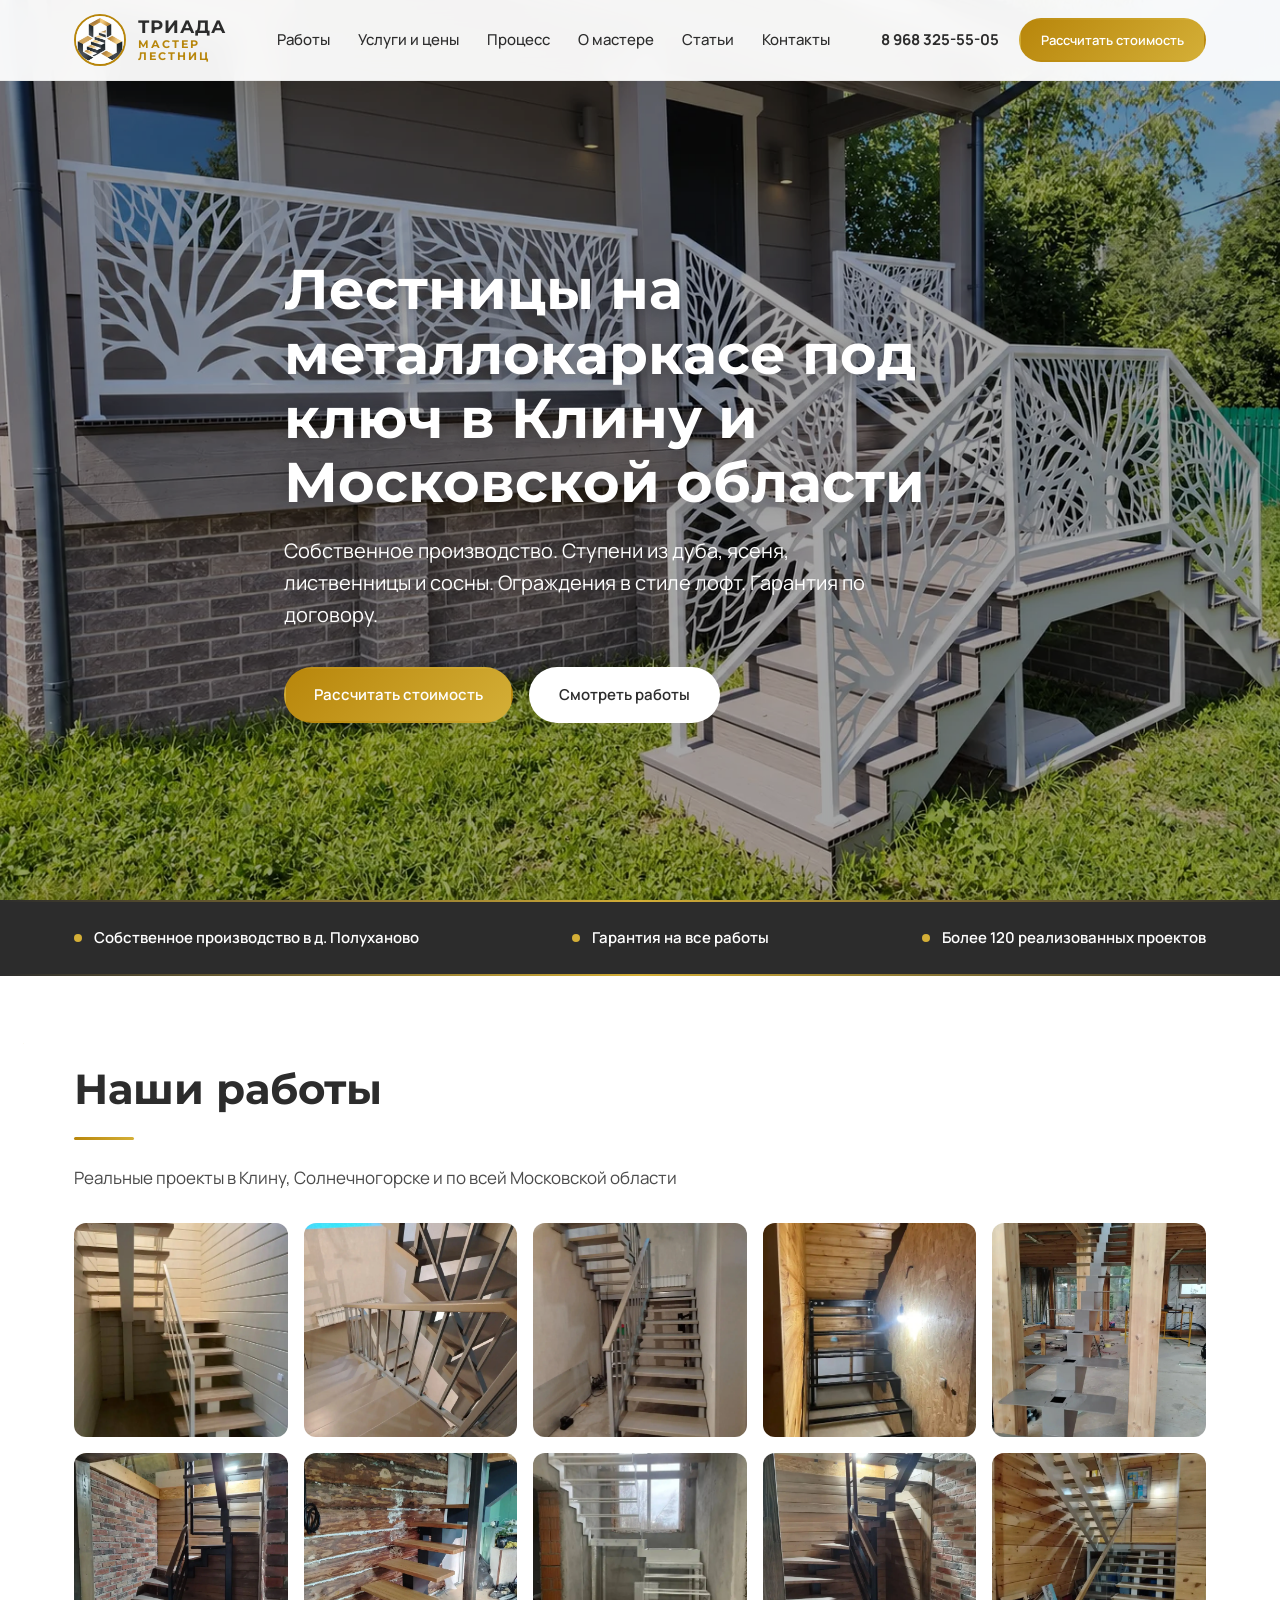
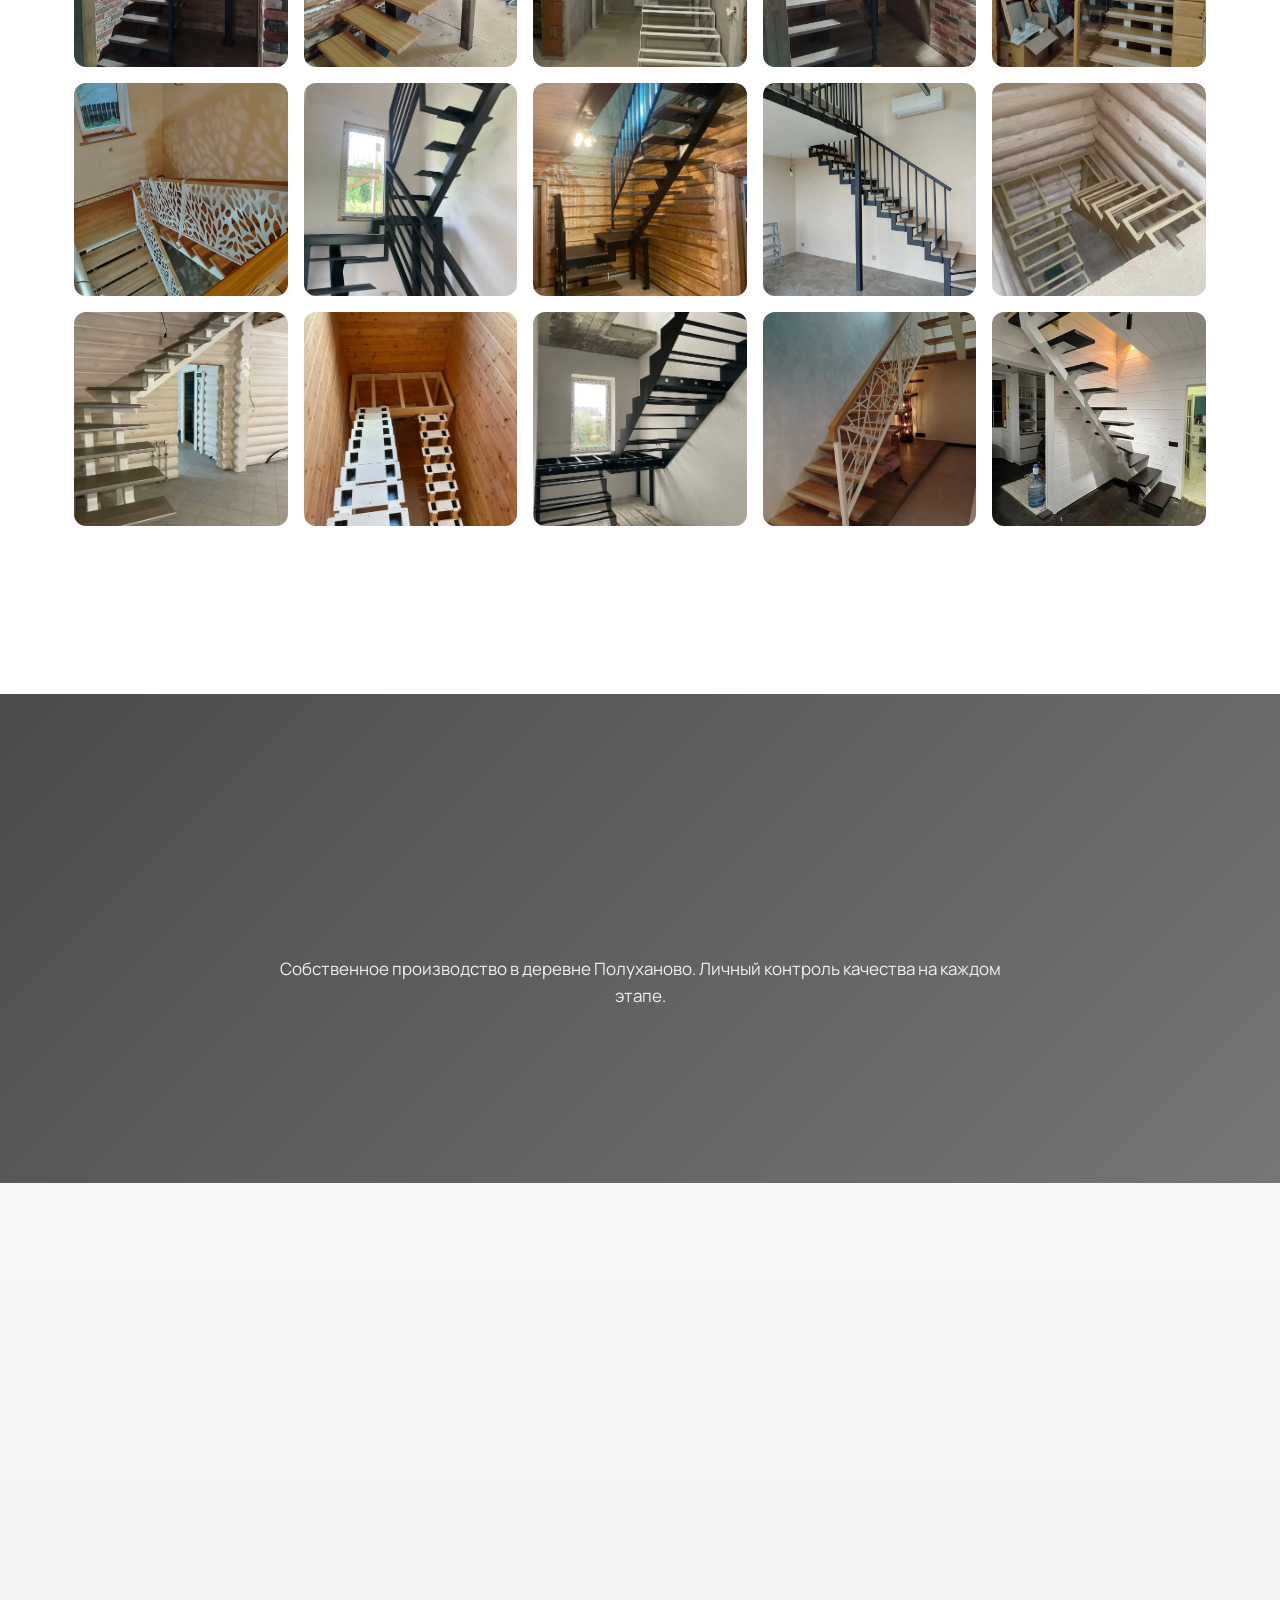
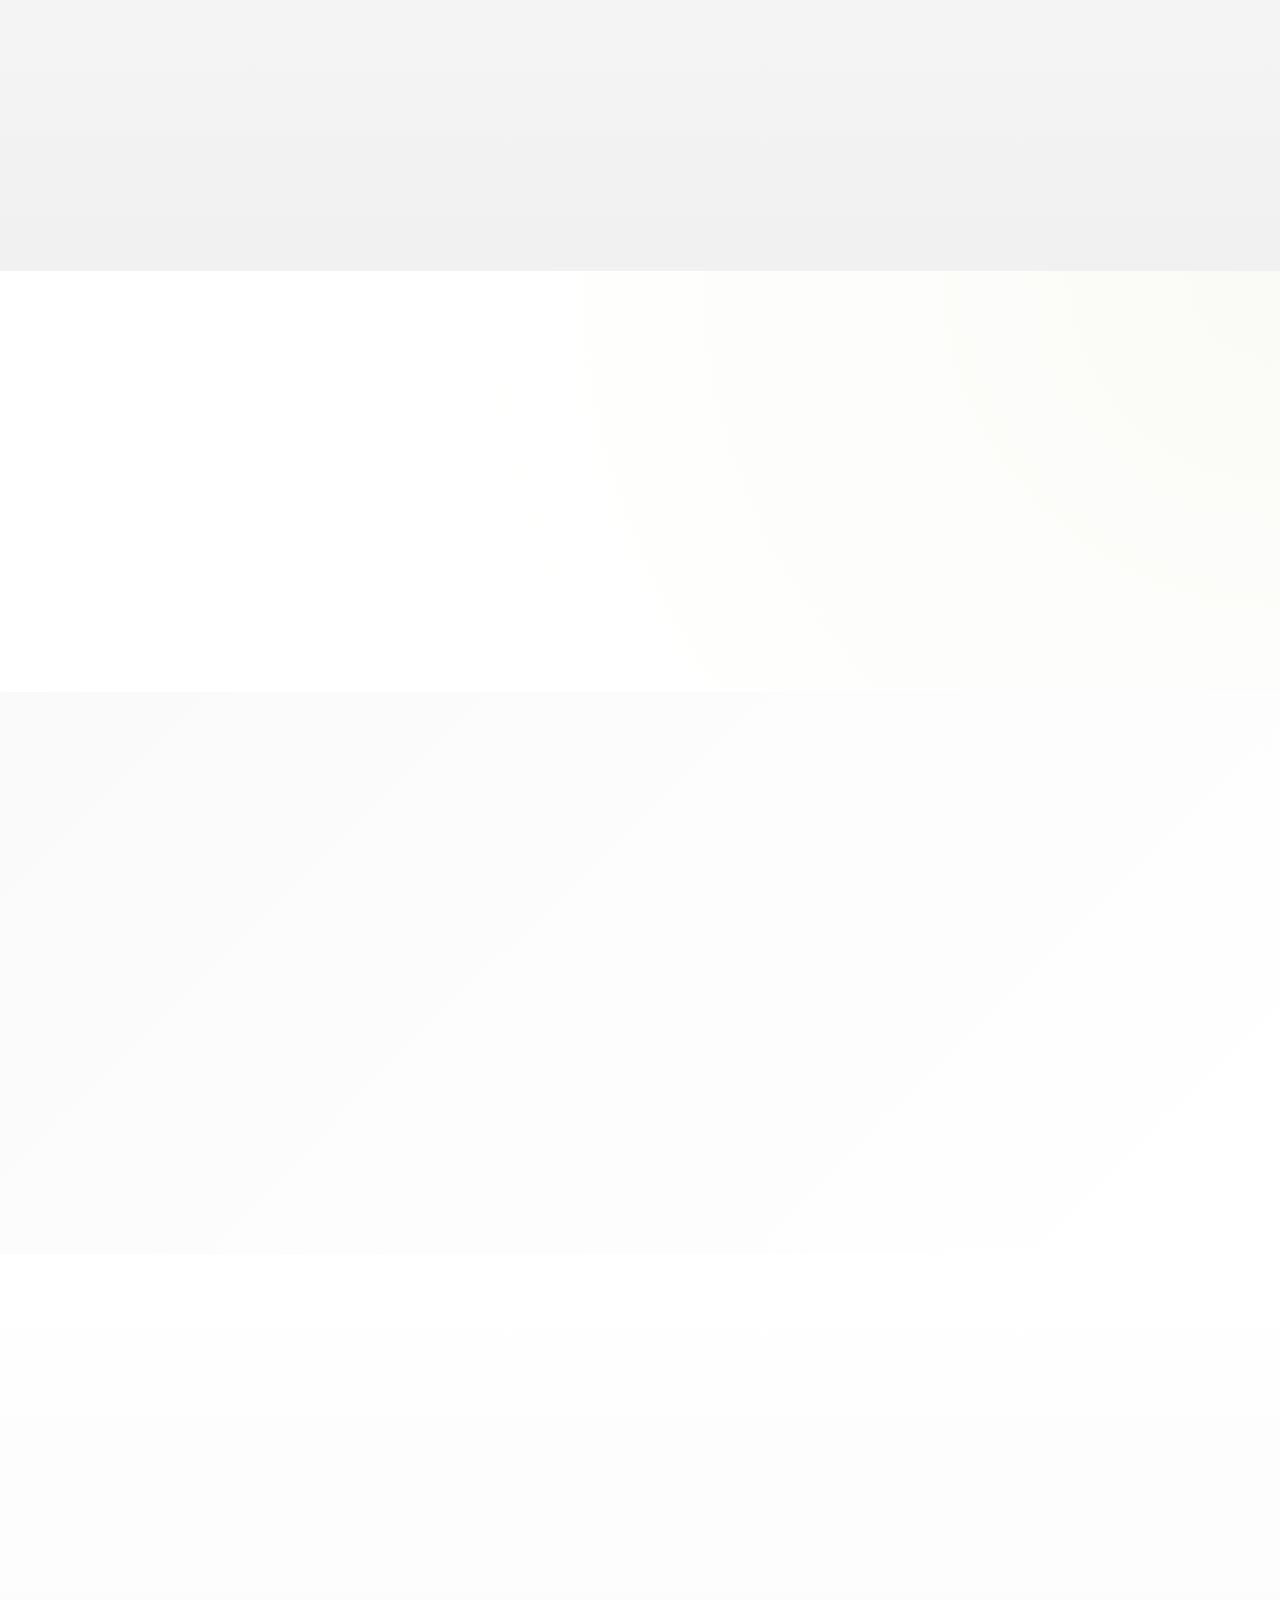
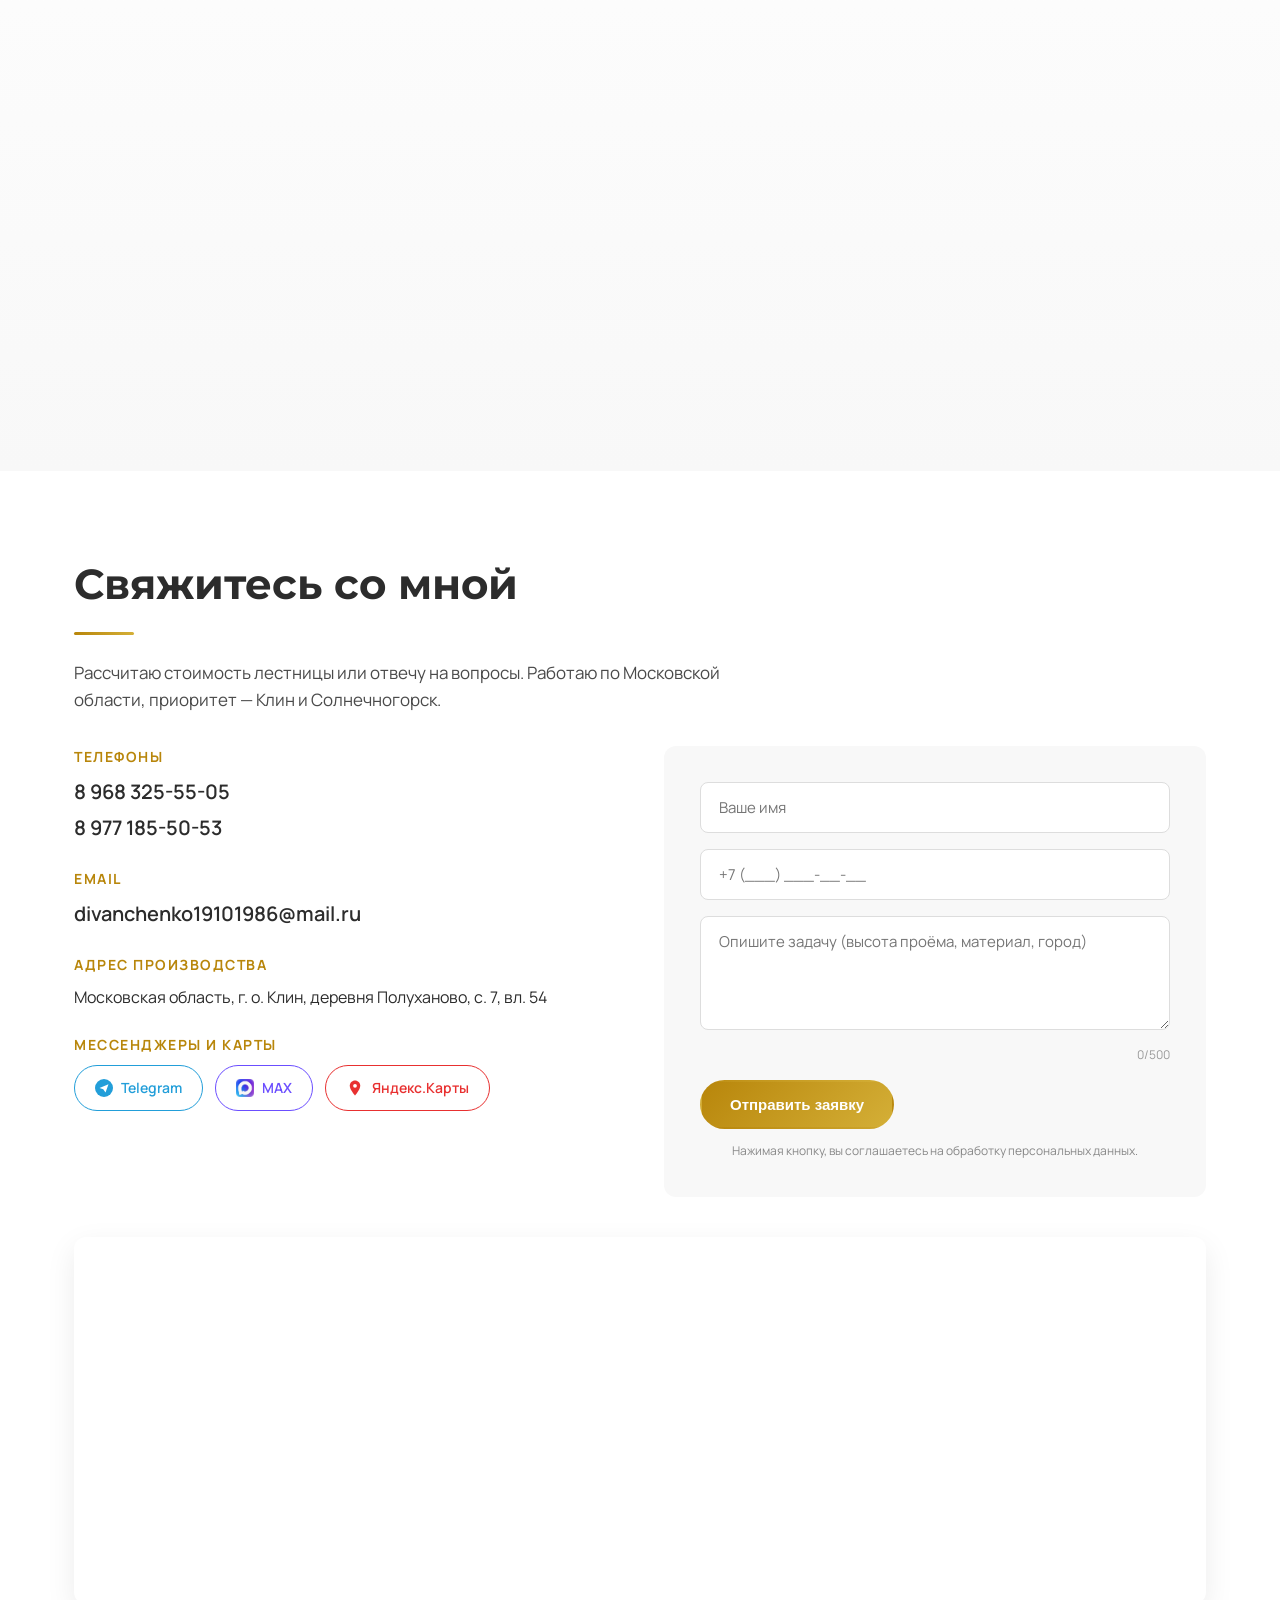
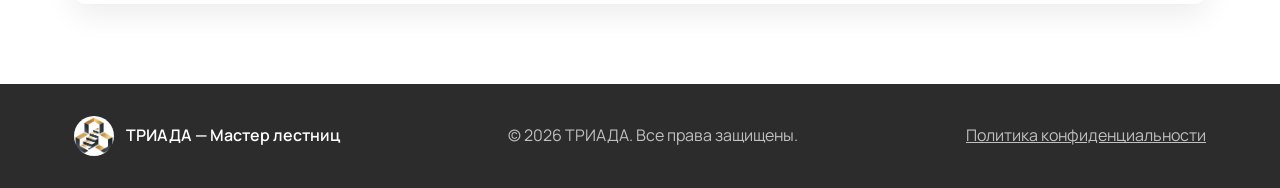
==== commit e44e66cd: "2" ====
--- a/index.html
+++ b/index.html
@@ -53,7 +53,6 @@
     <link rel="preconnect" href="https://fonts.gstatic.com" crossorigin>
     <link href="https://fonts.googleapis.com/css2?family=Manrope:wght@400;500;600;700&family=Montserrat:wght@500;600;700&display=swap" rel="stylesheet">
     <link rel="stylesheet" href="css/style.css">
-    <script src="https://www.google.com/recaptcha/api.js?render=6LeeIAouAAAAAEMTn6HoZGDvd3pCLUp2HwdVm104&hl=ru" async defer></script>
 </head>
 <body>
 
@@ -74,6 +73,7 @@
                 <li><a href="/#services" class="nav__link">Услуги и цены</a></li>
                 <li><a href="/#process" class="nav__link">Процесс</a></li>
                 <li><a href="/#about" class="nav__link">О мастере</a></li>
+                <li><a href="/#articles" class="nav__link">Статьи</a></li>
                 <li><a href="/#contacts" class="nav__link">Контакты</a></li>
             </ul>
         </nav>
@@ -270,6 +270,51 @@
                 <p>Меня зовут Денис. Я занимаюсь изготовлением лестниц на металлическом каркасе в Московской области. Работаю без посредников: сам проектирую, варю каркас, подбираю и обрабатываю дерево.</p>
                 <p>Производство находится в деревне Полуханово (г. о. Клин). Это позволяет мне лично контролировать качество на каждом этапе и оперативно выезжать на замеры в Клин, Солнечногорск и соседние города.</p>
                 <p>Работаю с дубом, ясенем, лиственницей и сосной. Ограждения — в стиле лофт. Гарантия по договору.</p>
+            </div>
+        </div>
+    </section>
+
+    <section class="section articles" id="articles">
+        <div class="container">
+            <h2 class="section__title reveal">Полезные статьи</h2>
+            <p class="section__subtitle reveal">Советы по выбору, расчёту и материалам — от мастера с собственным производством</p>
+
+            <div class="articles__grid">
+                <a href="/article/raschet-lestnicy/" class="article-card reveal">
+                    <div class="article-card__image">
+                        <img src="img/portfolio-1.webp" alt="Как рассчитать лестницу на металлокаркасе" loading="lazy">
+                        <span class="article-card__tag">Расчёт</span>
+                    </div>
+                    <div class="article-card__body">
+                        <h3 class="article-card__title">Как рассчитать лестницу на металлокаркасе: эргономика и безопасность</h3>
+                        <p class="article-card__excerpt">Формула шага, высота подступенка, глубина проступи и угол наклона — с примером для проёма 2,8 м.</p>
+                        <span class="article-card__more">Читать →</span>
+                    </div>
+                </a>
+
+                <a href="/article/lestnicy-loft/" class="article-card reveal">
+                    <div class="article-card__image">
+                        <img src="img/portfolio-6.webp" alt="Лестница в стиле лофт" loading="lazy">
+                        <span class="article-card__tag">Дизайн</span>
+                    </div>
+                    <div class="article-card__body">
+                        <h3 class="article-card__title">Лестница в стиле лофт: почему металл и дерево стали классикой</h3>
+                        <p class="article-card__excerpt">Как вписать металлокаркас в современный интерьер, какой металл и дерево выбрать для лофта.</p>
+                        <span class="article-card__more">Читать →</span>
+                    </div>
+                </a>
+
+                <a href="/article/porody-dereva/" class="article-card reveal">
+                    <div class="article-card__image">
+                        <img src="img/portfolio-7.webp" alt="Породы дерева для ступеней лестницы" loading="lazy">
+                        <span class="article-card__tag">Материалы</span>
+                    </div>
+                    <div class="article-card__body">
+                        <h3 class="article-card__title">Дуб, ясень, лиственница или сосна: какое дерево выбрать для ступеней</h3>
+                        <p class="article-card__excerpt">Сравнение пород по твёрдости, плотности и цене — без маркетинга, по характеристикам.</p>
+                        <span class="article-card__more">Читать →</span>
+                    </div>
+                </a>
             </div>
         </div>
     </section>
@@ -320,6 +365,9 @@
                 </div>
 
                 <form class="contacts__form reveal" id="order" novalidate>
+                    <div class="form__honeypot" aria-hidden="true">
+                        <input type="text" name="website" tabindex="-1" autocomplete="off">
+                    </div>
                     <input type="text" name="name" placeholder="Ваше имя" class="form__input" maxlength="50" required>
                     <input type="tel" name="phone" placeholder="+7 (___) ___-__-__" class="form__input" maxlength="18" inputmode="tel" required>
                     <textarea name="message" placeholder="Опишите задачу (высота проёма, материал, город)" class="form__input form__textarea" rows="4" maxlength="500"></textarea>
--- a/css/style.css
+++ b/css/style.css
@@ -195,7 +195,7 @@
 
 .nav__list {
     display: flex;
-    gap: 32px;
+    gap: 28px;
     list-style: none;
 }
 
@@ -204,6 +204,7 @@
     font-size: 15px;
     position: relative;
     padding: 4px 0;
+    white-space: nowrap;
 }
 
 .nav__link::after {
@@ -692,6 +693,106 @@
 .about__content p {
     margin-bottom: 16px;
     font-size: 16px;
+}
+
+.articles {
+    background: linear-gradient(180deg, var(--white) 0%, var(--gray-bg) 100%);
+}
+
+.articles__grid {
+    display: grid;
+    grid-template-columns: repeat(3, 1fr);
+    gap: 24px;
+}
+
+.article-card {
+    display: flex;
+    flex-direction: column;
+    background: var(--white);
+    border-radius: var(--radius);
+    overflow: hidden;
+    box-shadow: var(--shadow);
+    transition: transform var(--transition), box-shadow var(--transition);
+    color: inherit;
+    text-decoration: none;
+}
+
+.article-card:hover {
+    transform: translateY(-6px);
+    box-shadow: 0 20px 40px rgba(0, 0, 0, 0.12);
+}
+
+.article-card__image {
+    position: relative;
+    aspect-ratio: 16 / 10;
+    overflow: hidden;
+    background: #eee;
+}
+
+.article-card__image img {
+    width: 100%;
+    height: 100%;
+    object-fit: cover;
+    transition: transform 0.6s ease;
+}
+
+.article-card:hover .article-card__image img {
+    transform: scale(1.08);
+}
+
+.article-card__tag {
+    position: absolute;
+    top: 14px;
+    left: 14px;
+    padding: 6px 14px;
+    background: linear-gradient(135deg, var(--gold), var(--gold-light));
+    color: var(--white);
+    font-size: 11px;
+    font-weight: 600;
+    border-radius: 50px;
+    text-transform: uppercase;
+    letter-spacing: 1.2px;
+}
+
+.article-card__body {
+    padding: 24px;
+    display: flex;
+    flex-direction: column;
+    flex: 1;
+}
+
+.article-card__title {
+    font-family: 'Montserrat', sans-serif;
+    font-size: 18px;
+    font-weight: 700;
+    line-height: 1.35;
+    color: var(--graphite);
+    margin-bottom: 10px;
+    transition: color var(--transition);
+}
+
+.article-card:hover .article-card__title {
+    color: var(--gold);
+}
+
+.article-card__excerpt {
+    font-size: 14px;
+    color: var(--graphite-light);
+    line-height: 1.6;
+    margin-bottom: 16px;
+    flex: 1;
+}
+
+.article-card__more {
+    font-weight: 600;
+    font-size: 14px;
+    color: var(--gold);
+    transition: color var(--transition);
+    margin-top: auto;
+}
+
+.article-card:hover .article-card__more {
+    color: var(--gold-light);
 }
 
 .contacts__grid {
@@ -1072,10 +1173,160 @@
     height: 20px;
 }
 
+.article-content {
+    max-width: 780px;
+    margin: 0 auto;
+    font-size: 17px;
+    line-height: 1.75;
+    color: var(--graphite-light);
+}
+
+.article-content h2 {
+    font-family: 'Montserrat', sans-serif;
+    font-size: 24px;
+    font-weight: 700;
+    color: var(--graphite);
+    margin: 36px 0 14px;
+}
+
+.article-content h3 {
+    font-family: 'Montserrat', sans-serif;
+    font-size: 19px;
+    font-weight: 700;
+    color: var(--graphite);
+    margin: 26px 0 10px;
+}
+
+.article-content p {
+    margin-bottom: 16px;
+}
+
+.article-content ul,
+.article-content ol {
+    padding-left: 24px;
+    margin-bottom: 18px;
+}
+
+.article-content li {
+    margin-bottom: 8px;
+}
+
+.article-content strong {
+    color: var(--graphite);
+}
+
+.article-lead {
+    font-size: 19px;
+    color: var(--graphite);
+    border-left: 3px solid var(--gold);
+    padding-left: 18px;
+    margin-bottom: 28px;
+}
+
+.article-note {
+    background: var(--gray-bg);
+    border-radius: var(--radius);
+    padding: 18px 22px;
+    font-size: 15px;
+    margin: 24px 0;
+}
+
+.article-table {
+    width: 100%;
+    border-collapse: collapse;
+    margin: 22px 0;
+    font-size: 15px;
+}
+
+.article-table th,
+.article-table td {
+    border: 1px solid #e5e5e5;
+    padding: 10px 12px;
+    text-align: left;
+}
+
+.article-table th {
+    background: var(--graphite);
+    color: var(--white);
+    font-weight: 600;
+}
+
+.article-table tr:nth-child(even) {
+    background: #fafafa;
+}
+
+.article-cta {
+    background: linear-gradient(135deg, #faf6ec, #f5ecd6);
+    border-radius: var(--radius);
+    padding: 28px;
+    margin-top: 36px;
+    text-align: center;
+}
+
+.article-cta p {
+    font-size: 16px;
+    color: var(--graphite);
+    margin-bottom: 16px;
+}
+
+.article-related {
+    max-width: 780px;
+    margin: 48px auto 0;
+    padding-top: 32px;
+    border-top: 1px solid #eee;
+}
+
+.article-related__title {
+    font-family: 'Montserrat', sans-serif;
+    font-size: 22px;
+    font-weight: 700;
+    color: var(--graphite);
+    margin-bottom: 20px;
+}
+
+.article-related__list {
+    display: grid;
+    grid-template-columns: repeat(2, 1fr);
+    gap: 16px;
+}
+
+.article-related__link {
+    display: block;
+    padding: 20px;
+    border-radius: var(--radius);
+    background: var(--gray-bg);
+    transition: transform var(--transition), box-shadow var(--transition);
+    color: var(--graphite);
+    font-weight: 600;
+    font-size: 16px;
+    line-height: 1.4;
+}
+
+.article-related__link:hover {
+    transform: translateY(-3px);
+    box-shadow: var(--shadow);
+}
+
+.article-related__link small {
+    display: block;
+    font-weight: 400;
+    font-size: 13px;
+    color: var(--graphite-light);
+    margin-top: 6px;
+}
+
 @media (max-width: 1200px) {
     .portfolio__grid {
         grid-template-columns: repeat(4, 1fr);
     }
+
+    .nav__list {
+        gap: 20px;
+    }
+
+    .nav__link {
+        font-size: 14px;
+    }
 }
 
 @media (max-width: 1024px) {
@@ -1096,9 +1347,17 @@
         gap: 32px;
     }
 
+    .articles__grid {
+        grid-template-columns: repeat(2, 1fr);
+    }
+
     .contacts__grid {
         grid-template-columns: 1fr;
         gap: 32px;
+    }
+
+    .article-related__list {
+        grid-template-columns: 1fr;
     }
 }
 
@@ -1291,6 +1550,27 @@
         grid-template-columns: 1fr;
     }
 
+    .articles {
+        padding: 48px 0;
+    }
+
+    .articles__grid {
+        grid-template-columns: 1fr;
+        gap: 20px;
+    }
+
+    .article-card__body {
+        padding: 20px;
+    }
+
+    .article-card__title {
+        font-size: 17px;
+    }
+
+    .article-card__excerpt {
+        font-size: 14px;
+    }
+
     .contacts__form {
         padding: 24px;
     }
@@ -1328,6 +1608,32 @@
     .modal {
         padding: 32px 24px;
     }
+
+    .article-content {
+        font-size: 16px;
+    }
+
+    .article-content h2 {
+        font-size: 21px;
+        margin-top: 28px;
+    }
+
+    .article-content h3 {
+        font-size: 17px;
+    }
+
+    .article-lead {
+        font-size: 17px;
+    }
+
+    .article-table {
+        font-size: 13px;
+    }
+
+    .article-table th,
+    .article-table td {
+        padding: 8px;
+    }
 }
 
 @media (max-width: 480px) {
@@ -1368,4 +1674,15 @@
     .modal__text {
         font-size: 14px;
     }
+}
+
+.form__honeypot {
+    position: absolute;
+    left: -9999px;
+    top: auto;
+    width: 1px;
+    height: 1px;
+    overflow: hidden;
+    opacity: 0;
+    pointer-events: none;
 }
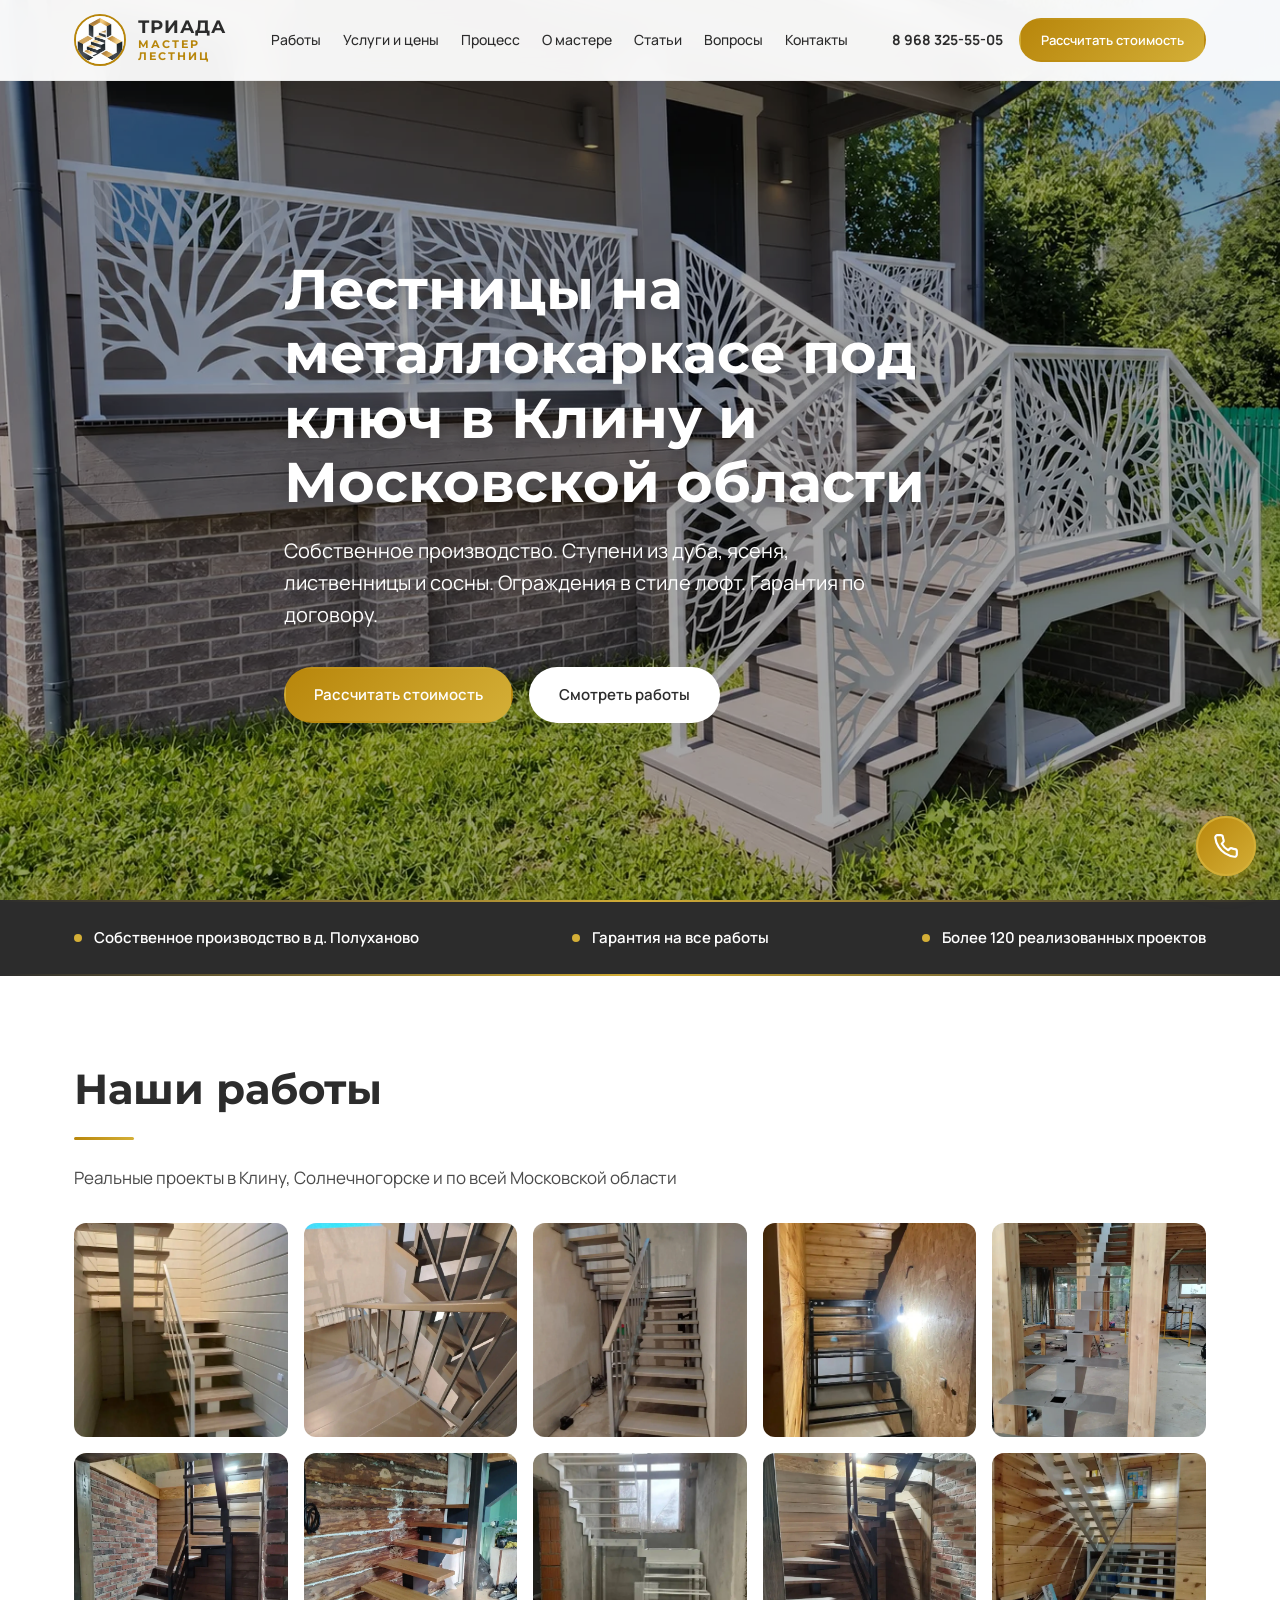
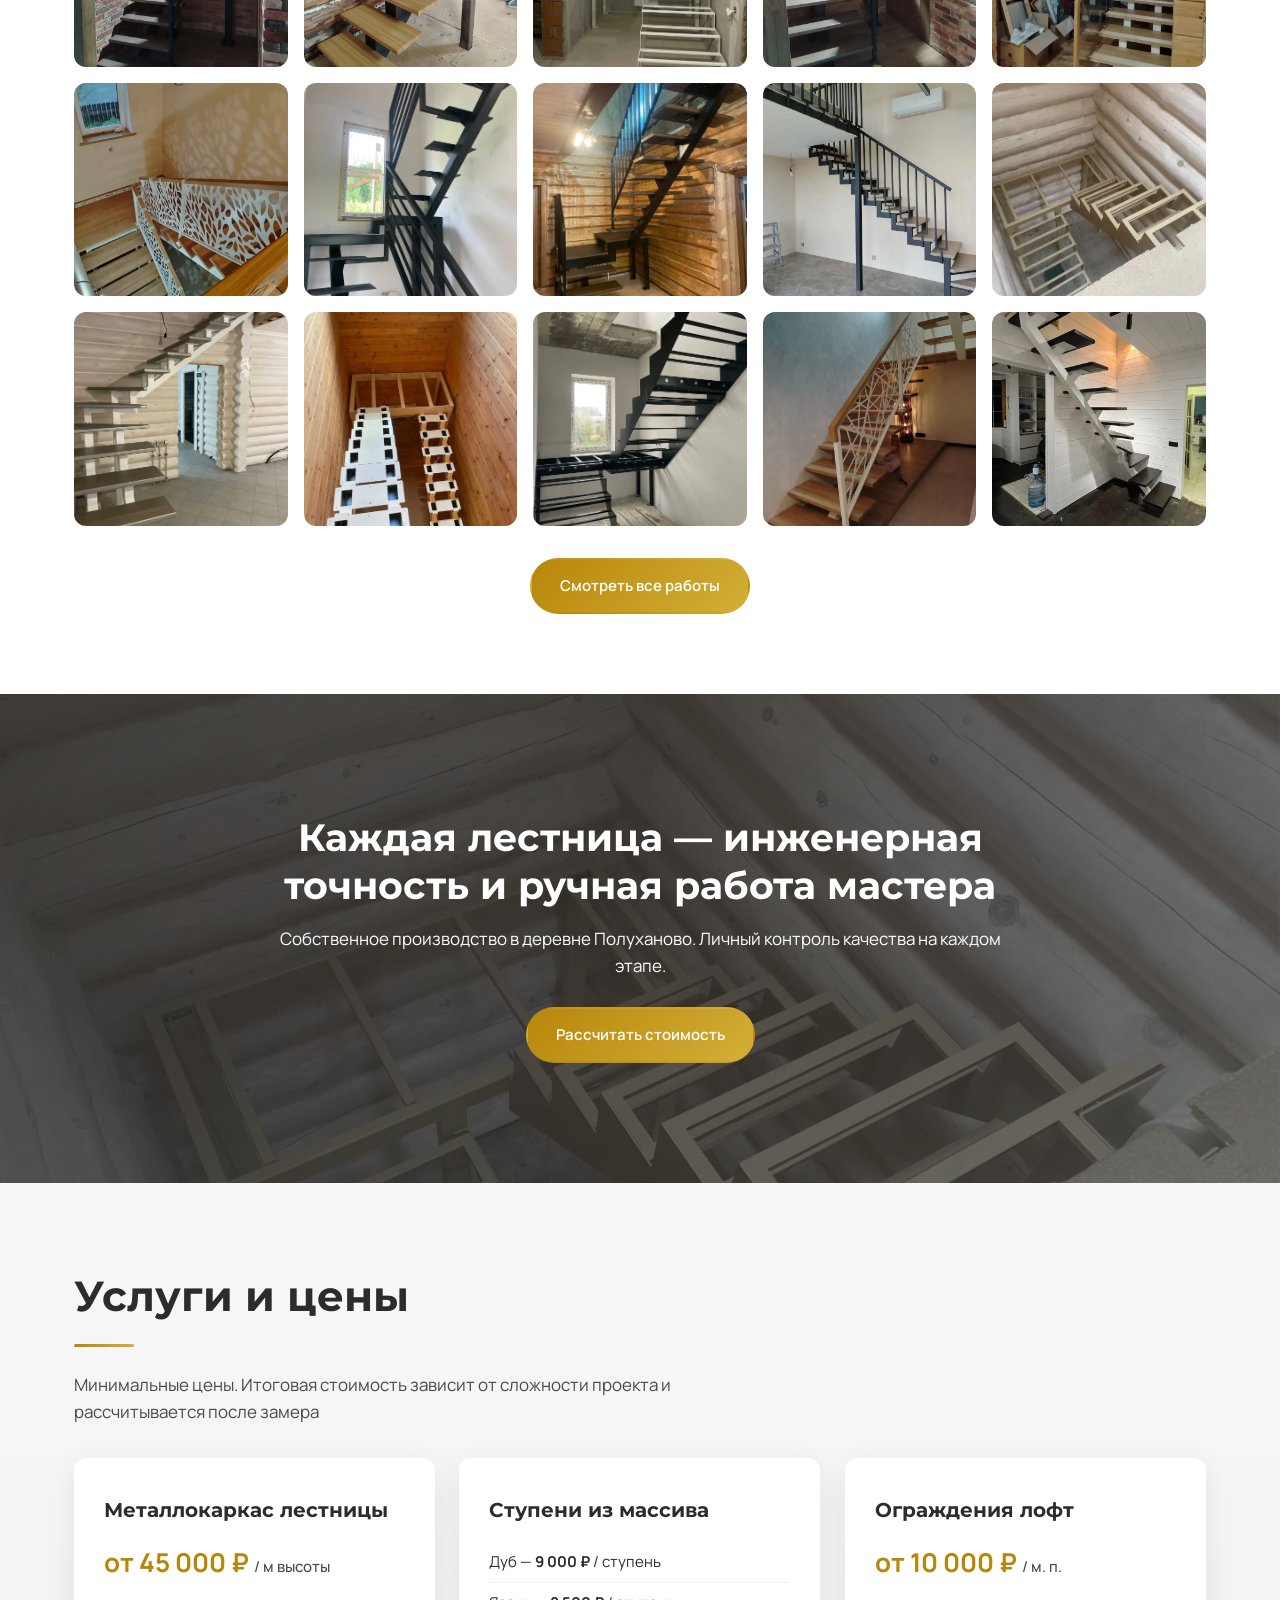
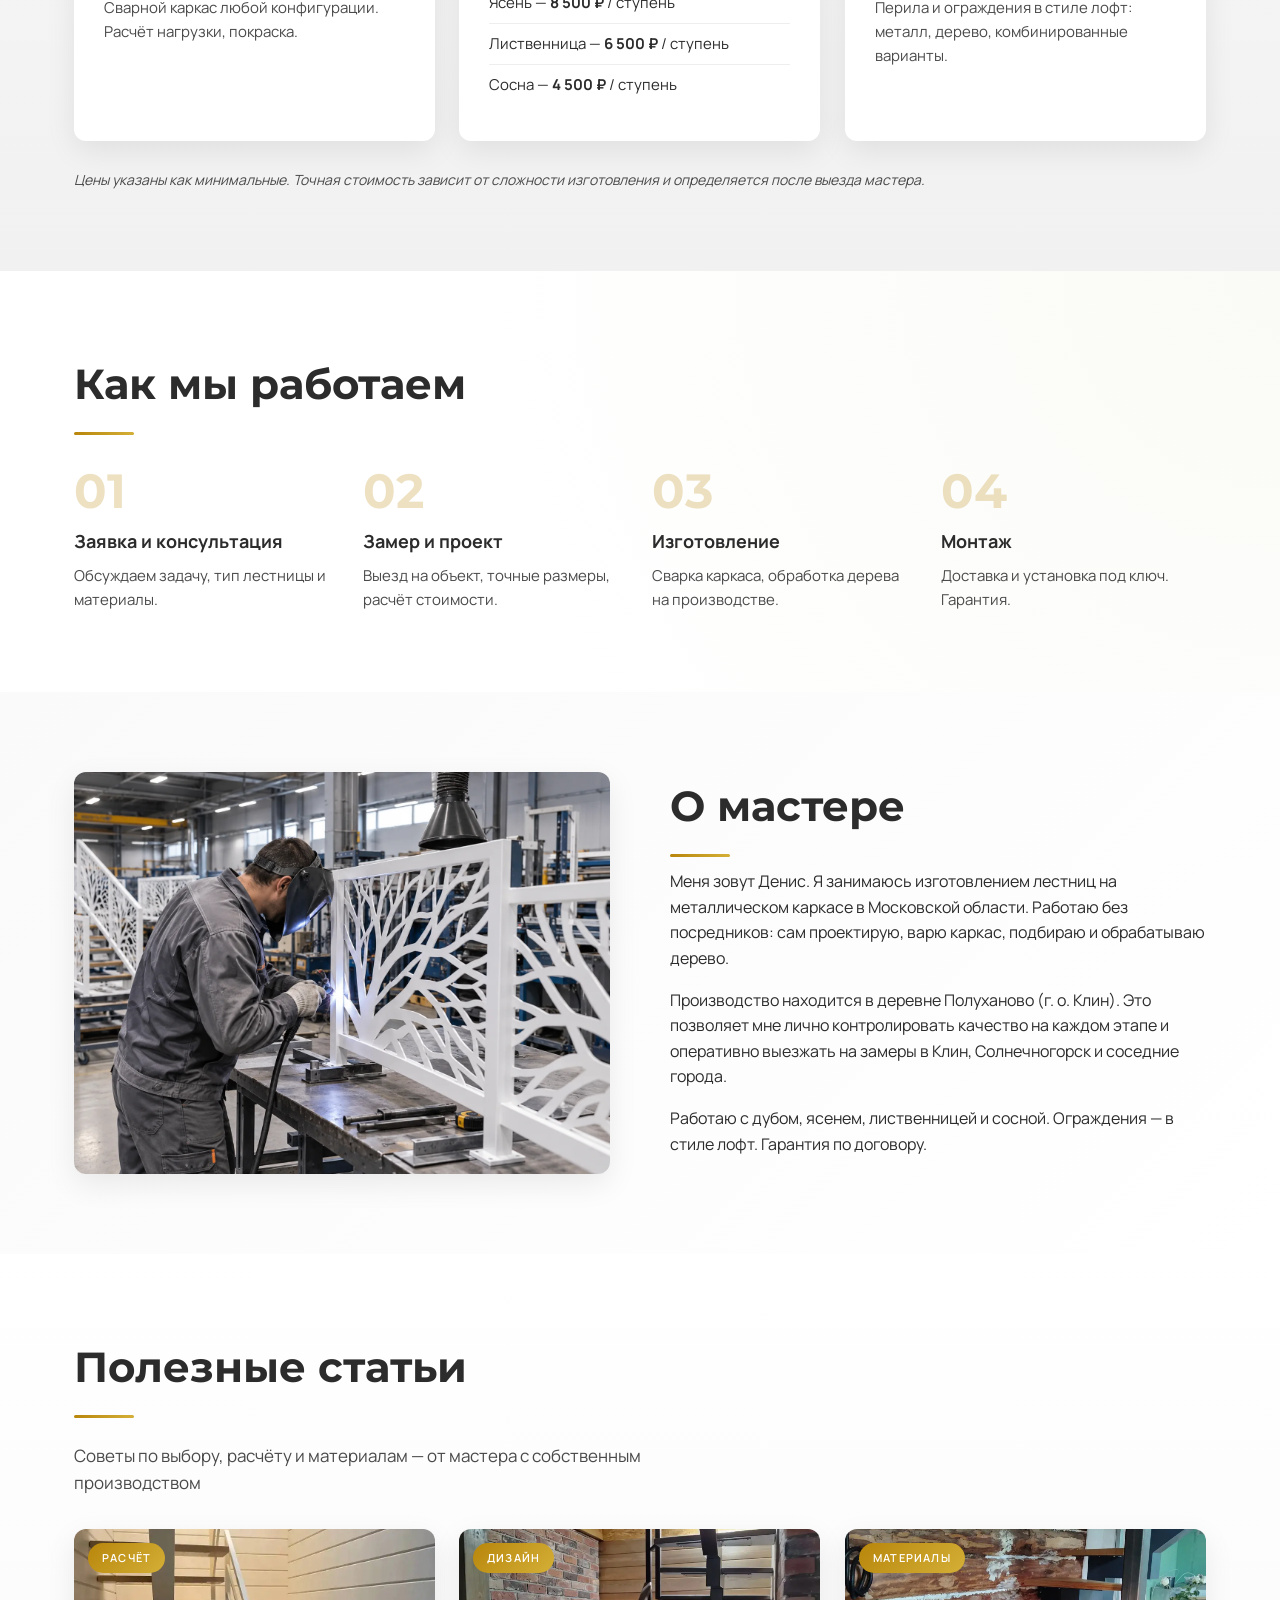
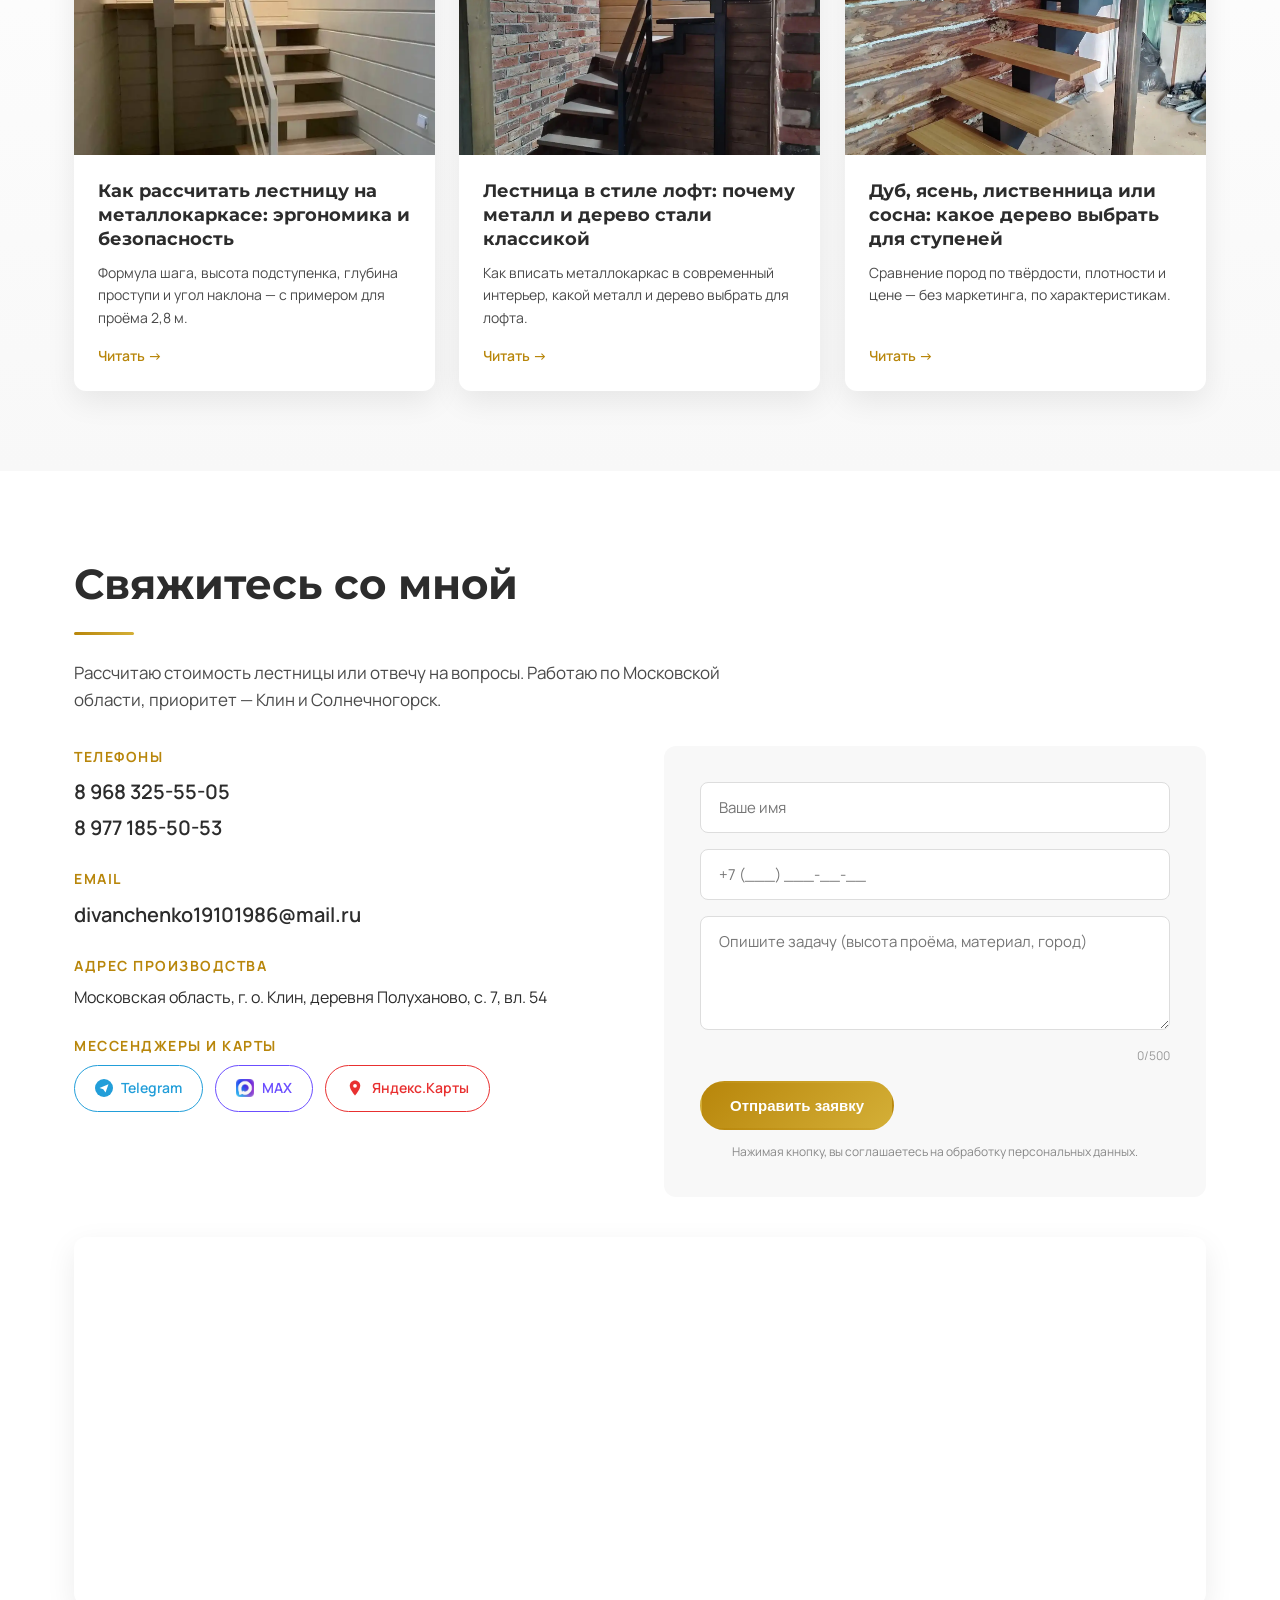
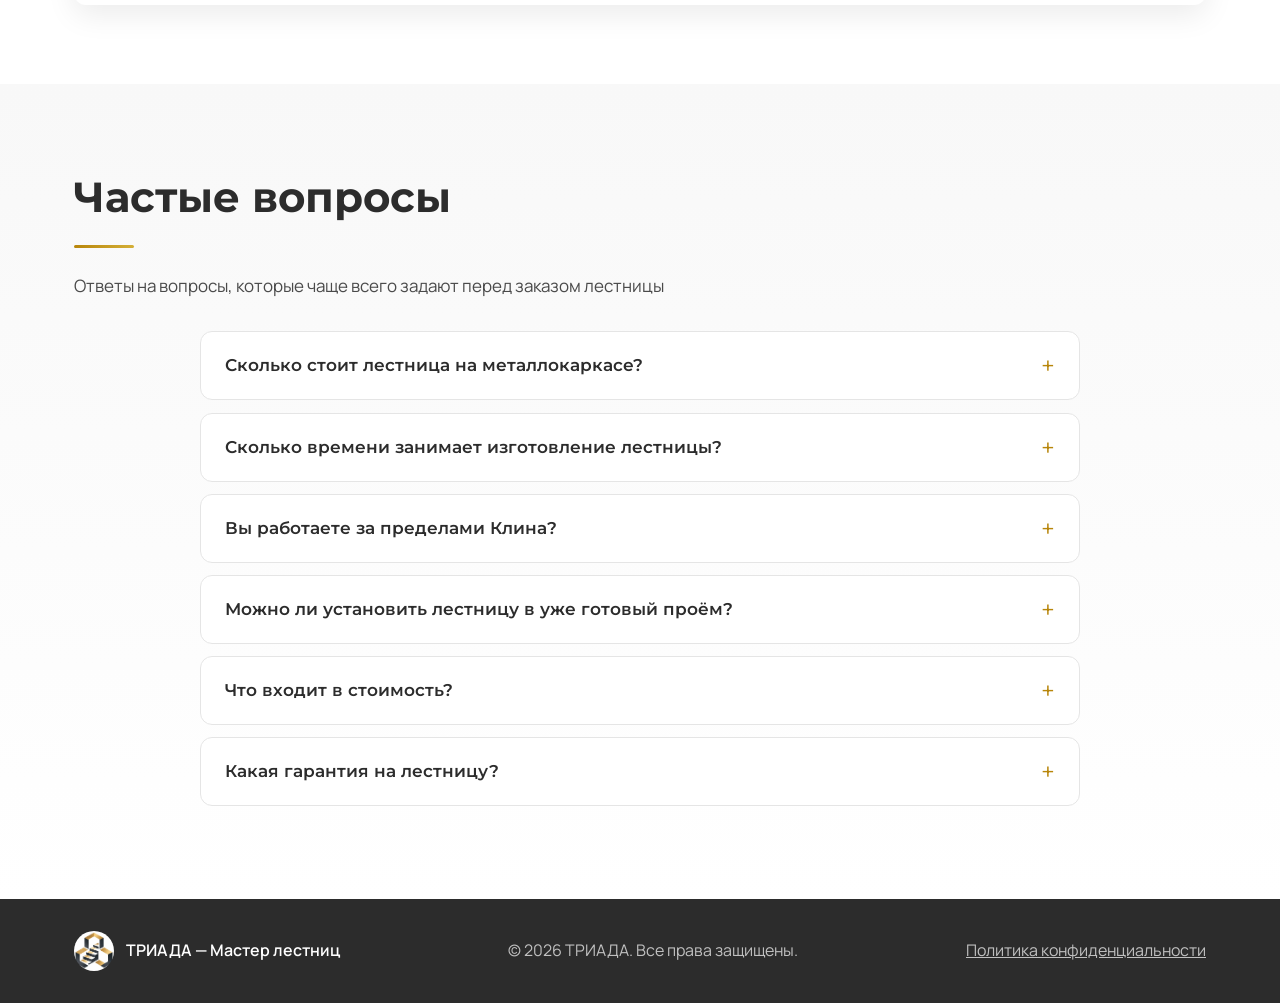
==== commit 0e81b892: "4" ====
--- a/index.html
+++ b/index.html
@@ -53,6 +53,95 @@
     <link rel="preconnect" href="https://fonts.gstatic.com" crossorigin>
     <link href="https://fonts.googleapis.com/css2?family=Manrope:wght@400;500;600;700&family=Montserrat:wght@500;600;700&display=swap" rel="stylesheet">
     <link rel="stylesheet" href="css/style.css">
+
+    <script type="application/ld+json">
+    {
+        "@context": "https://schema.org",
+        "@type": "LocalBusiness",
+        "name": "ТРИАДА — Мастер лестниц",
+        "description": "Изготовление лестниц на металлокаркасе под ключ. Ступени из дуба, ясеня, лиственницы, сосны. Ограждения лофт.",
+        "url": "https://триада-мастер-лестниц.рф/",
+        "telephone": "+79683255505",
+        "email": "divanchenko19101986@mail.ru",
+        "image": "https://триада-мастер-лестниц.рф/img/og-image.webp",
+        "priceRange": "от 45000 ₽",
+        "address": {
+            "@type": "PostalAddress",
+            "addressCountry": "RU",
+            "addressRegion": "Московская область",
+            "addressLocality": "Клин",
+            "streetAddress": "деревня Полуханово, с. 7, вл. 54"
+        },
+        "areaServed": [
+            {"@type": "City", "name": "Клин"},
+            {"@type": "City", "name": "Солнечногорск"},
+            {"@type": "AdministrativeArea", "name": "Московская область"}
+        ],
+        "openingHoursSpecification": {
+            "@type": "OpeningHoursSpecification",
+            "dayOfWeek": ["Monday","Tuesday","Wednesday","Thursday","Friday","Saturday","Sunday"],
+            "opens": "09:00",
+            "closes": "20:00"
+        }
+    }
+    </script>
+
+    <script type="application/ld+json">
+    {
+        "@context": "https://schema.org",
+        "@type": "FAQPage",
+        "mainEntity": [
+            {
+                "@type": "Question",
+                "name": "Сколько стоит лестница на металлокаркасе?",
+                "acceptedAnswer": {
+                    "@type": "Answer",
+                    "text": "Металлокаркас — от 45 000 ₽ за метр высоты. Ступени: дуб от 9 000 ₽/ступень, ясень от 8 500 ₽, лиственница от 6 500 ₽, сосна от 4 500 ₽. Ограждения — от 10 000 ₽ за метр погонный. Итоговая цена зависит от конфигурации и сложности."
+                }
+            },
+            {
+                "@type": "Question",
+                "name": "Сколько времени занимает изготовление лестницы?",
+                "acceptedAnswer": {
+                    "@type": "Answer",
+                    "text": "Стандартная лестница на металлокаркасе изготавливается 3–5 недель с момента согласования чертежа. Срок зависит от сложности конструкции."
+                }
+            },
+            {
+                "@type": "Question",
+                "name": "Вы работаете за пределами Клина?",
+                "acceptedAnswer": {
+                    "@type": "Answer",
+                    "text": "Да. Основные города — Клин и Солнечногорск, но выезжаю на замеры и монтаж по всей Московской области: Зеленоград, Дмитров, Лобня, Химки, Истра и другие."
+                }
+            },
+            {
+                "@type": "Question",
+                "name": "Можно ли установить лестницу в уже готовый проём?",
+                "acceptedAnswer": {
+                    "@type": "Answer",
+                    "text": "Да, в большинстве случаев. Я замеряю готовый проём и подгоняю конструкцию под него. Если размеры не позволяют сделать удобный марш — предложу поворотную конструкцию с площадкой."
+                }
+            },
+            {
+                "@type": "Question",
+                "name": "Что входит в стоимость?",
+                "acceptedAnswer": {
+                    "@type": "Answer",
+                    "text": "В стоимость входит изготовление металлокаркаса, ступеней и ограждений, обработка дерева, покраска металла, доставка и монтаж. Дополнительно оплачивается только выезд на замер за пределами стандартного радиуса."
+                }
+            },
+            {
+                "@type": "Question",
+                "name": "Какая гарантия на лестницу?",
+                "acceptedAnswer": {
+                    "@type": "Answer",
+                    "text": "Гарантия на металлокаркас и монтаж — 2 года. На деревянные ступени — 1 год при соблюдении условий эксплуатации. Все обязательства фиксируются в договоре."
+                }
+            }
+        ]
+    }
+    </script>
 </head>
 <body>
 
@@ -74,6 +163,7 @@
                 <li><a href="/#process" class="nav__link">Процесс</a></li>
                 <li><a href="/#about" class="nav__link">О мастере</a></li>
                 <li><a href="/#articles" class="nav__link">Статьи</a></li>
+                <li><a href="/#faq" class="nav__link">Вопросы</a></li>
                 <li><a href="/#contacts" class="nav__link">Контакты</a></li>
             </ul>
         </nav>
@@ -195,6 +285,7 @@
     </section>
 
     <section class="parallax-banner">
+        <div class="parallax-banner__bg" style="background-image: url('img/parallax-bg.webp');"></div>
         <div class="container parallax-banner__inner">
             <p class="parallax-banner__quote reveal">Каждая лестница — инженерная точность и ручная работа мастера</p>
             <p class="parallax-banner__text reveal">Собственное производство в деревне Полуханово. Личный контроль качества на каждом этапе.</p>
@@ -382,6 +473,58 @@
             </div>
         </div>
     </section>
+
+    <section class="section faq" id="faq">
+        <div class="container">
+            <h2 class="section__title reveal">Частые вопросы</h2>
+            <p class="section__subtitle reveal">Ответы на вопросы, которые чаще всего задают перед заказом лестницы</p>
+
+            <div class="faq__list">
+                <details class="faq-item reveal">
+                    <summary class="faq-item__question">Сколько стоит лестница на металлокаркасе?</summary>
+                    <div class="faq-item__answer">
+                        <p>Минимальная стоимость металлокаркаса — <strong>от 45 000 ₽ за метр высоты</strong>. Ступени рассчитываются отдельно: дуб — от 9 000 ₽ за ступень, ясень — от 8 500 ₽, лиственница — от 6 500 ₽, сосна — от 4 500 ₽. Ограждения — от 10 000 ₽ за метр погонный.</p>
+                        <p>Итоговая цена зависит от конфигурации (прямая, поворотная, винтовая), размеров и сложности — её я называю после замера.</p>
+                    </div>
+                </details>
+
+                <details class="faq-item reveal">
+                    <summary class="faq-item__question">Сколько времени занимает изготовление лестницы?</summary>
+                    <div class="faq-item__answer">
+                        <p>Стандартная лестница на металлокаркасе изготавливается <strong>3–5 недель</strong> с момента согласования чертежа. Срок зависит от сложности: прямая маршевая быстрее, винтовая или с поворотными площадками — дольше. Точный срок называю после проекта.</p>
+                    </div>
+                </details>
+
+                <details class="faq-item reveal">
+                    <summary class="faq-item__question">Вы работаете за пределами Клина?</summary>
+                    <div class="faq-item__answer">
+                        <p>Да. Основные города — <strong>Клин и Солнечногорск</strong>, но выезжаю на замеры и монтаж по всей Московской области: Зеленоград, Дмитров, Лобня, Химки, Истра, Подольск и другие. Дальние выезды обсуждаются отдельно.</p>
+                    </div>
+                </details>
+
+                <details class="faq-item reveal">
+                    <summary class="faq-item__question">Можно ли установить лестницу в уже готовый проём?</summary>
+                    <div class="faq-item__answer">
+                        <p>Да, в большинстве случаев. Я замеряю готовый проём и подгоняю конструкцию под него. Если размеры проёма не позволяют сделать удобный марш — предложу поворотную конструкцию с площадкой или другой вариант, чтобы лестница оставалась безопасной.</p>
+                    </div>
+                </details>
+
+                <details class="faq-item reveal">
+                    <summary class="faq-item__question">Что входит в стоимость?</summary>
+                    <div class="faq-item__answer">
+                        <p>В стоимость входит изготовление металлокаркаса, ступеней и ограждений, обработка дерева, покраска металла, доставка и монтаж. Дополнительно оплачивается только выезд на замер за пределами стандартного радиуса — об этом я предупреждаю заранее.</p>
+                    </div>
+                </details>
+
+                <details class="faq-item reveal">
+                    <summary class="faq-item__question">Какая гарантия на лестницу?</summary>
+                    <div class="faq-item__answer">
+                        <p>Гарантия на металлокаркас и монтаж — <strong>2 года</strong>. На деревянные ступени — 1 год при соблюдении условий эксплуатации (влажность, уход). Все обязательства фиксируются в договоре.</p>
+                    </div>
+                </details>
+            </div>
+        </div>
+    </section>
 </main>
 
 <footer class="footer">
--- a/css/style.css
+++ b/css/style.css
@@ -28,6 +28,7 @@
     background: var(--white);
     line-height: 1.6;
     -webkit-font-smoothing: antialiased;
+    overflow-x: hidden;
 }
 
 img {
@@ -195,13 +196,13 @@
 
 .nav__list {
     display: flex;
-    gap: 28px;
+    gap: 22px;
     list-style: none;
 }
 
 .nav__link {
     font-weight: 500;
-    font-size: 15px;
+    font-size: 14px;
     position: relative;
     padding: 4px 0;
     white-space: nowrap;
@@ -225,12 +226,12 @@
 .header__contacts {
     display: flex;
     align-items: center;
-    gap: 20px;
+    gap: 16px;
 }
 
 .header__phone {
     font-weight: 700;
-    font-size: 15px;
+    font-size: 14px;
     white-space: nowrap;
 }
 
@@ -302,12 +303,21 @@
 .reveal {
     opacity: 0;
     transform: translateY(30px);
-    transition: opacity 0.7s ease, transform 0.7s ease;
+    transition: opacity 0.9s cubic-bezier(0.16, 1, 0.3, 1), transform 0.9s cubic-bezier(0.16, 1, 0.3, 1);
+    will-change: opacity, transform;
 }
 
 .reveal.visible {
     opacity: 1;
     transform: translateY(0);
+}
+
+@media (prefers-reduced-motion: reduce) {
+    .reveal {
+        transition: none;
+        opacity: 1;
+        transform: none;
+    }
 }
 
 .trust-bar {
@@ -433,14 +443,26 @@
 .parallax-banner {
     position: relative;
     padding: 120px 0;
-    background-image: url('../img/parallax-bg.webp');
+    color: var(--white);
+    text-align: center;
+    overflow: hidden;
+    isolation: isolate;
+}
+
+.parallax-banner__bg {
+    position: absolute;
+    top: -20%;
+    left: 0;
+    width: 100%;
+    height: 140%;
     background-size: cover;
     background-position: center;
     background-repeat: no-repeat;
-    background-attachment: fixed;
-    color: var(--white);
-    text-align: center;
-    overflow: hidden;
+    will-change: transform;
+    transform: translate3d(0, 0, 0);
+    backface-visibility: hidden;
+    pointer-events: none;
+    z-index: 0;
 }
 
 .parallax-banner::before {
@@ -448,13 +470,13 @@
     position: absolute;
     inset: 0;
     background: linear-gradient(135deg, rgba(44, 44, 44, 0.85), rgba(44, 44, 44, 0.65));
-    z-index: 0;
+    z-index: 1;
     pointer-events: none;
 }
 
 .parallax-banner__inner {
     position: relative;
-    z-index: 1;
+    z-index: 2;
     max-width: 780px;
     margin: 0 auto;
 }
@@ -898,6 +920,17 @@
     border-radius: var(--radius);
 }
 
+.form__honeypot {
+    position: absolute;
+    left: -9999px;
+    top: auto;
+    width: 1px;
+    height: 1px;
+    overflow: hidden;
+    opacity: 0;
+    pointer-events: none;
+}
+
 .form__input {
     width: 100%;
     padding: 14px 18px;
@@ -938,6 +971,80 @@
     border-radius: var(--radius);
     overflow: hidden;
     box-shadow: var(--shadow);
+}
+
+.faq {
+    background: linear-gradient(180deg, var(--gray-bg) 0%, var(--white) 100%);
+}
+
+.faq__list {
+    max-width: 880px;
+    margin: 0 auto;
+}
+
+.faq-item {
+    background: var(--white);
+    border: 1px solid #e5e5e5;
+    border-radius: var(--radius);
+    margin-bottom: 12px;
+    overflow: hidden;
+    transition: border-color var(--transition), box-shadow var(--transition);
+}
+
+.faq-item[open] {
+    border-color: var(--gold);
+    box-shadow: var(--shadow);
+}
+
+.faq-item__question {
+    padding: 20px 56px 20px 24px;
+    font-family: 'Montserrat', sans-serif;
+    font-size: 17px;
+    font-weight: 600;
+    color: var(--graphite);
+    cursor: pointer;
+    list-style: none;
+    position: relative;
+    transition: color var(--transition);
+}
+
+.faq-item__question::-webkit-details-marker {
+    display: none;
+}
+
+.faq-item__question::after {
+    content: '+';
+    position: absolute;
+    right: 24px;
+    top: 50%;
+    transform: translateY(-50%);
+    font-size: 24px;
+    font-weight: 400;
+    color: var(--gold);
+    line-height: 1;
+}
+
+.faq-item[open] .faq-item__question::after {
+    content: '−';
+}
+
+.faq-item__question:hover {
+    color: var(--gold);
+}
+
+.faq-item__answer {
+    padding: 0 24px 20px;
+    color: var(--graphite-light);
+    font-size: 15px;
+    line-height: 1.7;
+}
+
+.faq-item__answer p {
+    margin-bottom: 10px;
+}
+
+.faq-item__answer p:last-child {
+    margin-bottom: 0;
 }
 
 .footer {
@@ -1173,6 +1280,100 @@
     height: 20px;
 }
 
+.call-fab {
+    position: fixed;
+    bottom: 24px;
+    right: 24px;
+    width: 60px;
+    height: 60px;
+    border-radius: 50%;
+    background: linear-gradient(135deg, var(--gold), var(--gold-light));
+    color: var(--white);
+    display: flex;
+    align-items: center;
+    justify-content: center;
+    box-shadow: 0 8px 24px rgba(184, 134, 11, 0.45);
+    z-index: 900;
+    transition: transform 0.3s ease, box-shadow 0.3s ease;
+    animation: callPulse 2.5s ease-in-out infinite;
+}
+
+.call-fab svg {
+    width: 26px;
+    height: 26px;
+    position: relative;
+    z-index: 2;
+}
+
+.call-fab::before {
+    content: '';
+    position: absolute;
+    inset: 0;
+    border-radius: 50%;
+    border: 2px solid var(--gold-light);
+    animation: callRing 2.5s ease-out infinite;
+    pointer-events: none;
+}
+
+.call-fab__label {
+    position: absolute;
+    right: calc(100% + 14px);
+    top: 50%;
+    transform: translateY(-50%) translateX(6px);
+    white-space: nowrap;
+    background: var(--graphite);
+    color: var(--white);
+    padding: 8px 14px;
+    border-radius: 20px;
+    font-size: 13px;
+    font-weight: 600;
+    opacity: 0;
+    pointer-events: none;
+    transition: opacity 0.25s ease, transform 0.25s ease;
+    box-shadow: 0 6px 16px rgba(0, 0, 0, 0.15);
+}
+
+.call-fab__label::after {
+    content: '';
+    position: absolute;
+    left: 100%;
+    top: 50%;
+    transform: translateY(-50%);
+    border: 6px solid transparent;
+    border-left-color: var(--graphite);
+}
+
+.call-fab:hover {
+    transform: scale(1.08);
+    box-shadow: 0 12px 32px rgba(184, 134, 11, 0.6);
+    animation-play-state: paused;
+}
+
+.call-fab:hover .call-fab__label {
+    opacity: 1;
+    transform: translateY(-50%) translateX(0);
+}
+
+.call-fab:active {
+    transform: scale(0.96);
+}
+
+@keyframes callPulse {
+    0%, 100% { box-shadow: 0 8px 24px rgba(184, 134, 11, 0.45); }
+    50% { box-shadow: 0 8px 32px rgba(184, 134, 11, 0.75); }
+}
+
+@keyframes callRing {
+    0% {
+        transform: scale(1);
+        opacity: 0.7;
+    }
+    100% {
+        transform: scale(1.6);
+        opacity: 0;
+    }
+}
+
 .article-content {
     max-width: 780px;
     margin: 0 auto;
@@ -1229,30 +1430,6 @@
     padding: 18px 22px;
     font-size: 15px;
     margin: 24px 0;
-}
-
-.article-table {
-    width: 100%;
-    border-collapse: collapse;
-    margin: 22px 0;
-    font-size: 15px;
-}
-
-.article-table th,
-.article-table td {
-    border: 1px solid #e5e5e5;
-    padding: 10px 12px;
-    text-align: left;
-}
-
-.article-table th {
-    background: var(--graphite);
-    color: var(--white);
-    font-weight: 600;
-}
-
-.article-table tr:nth-child(even) {
-    background: #fafafa;
 }
 
 .article-cta {
@@ -1315,105 +1492,192 @@
     margin-top: 6px;
 }
 
+.article-table-wrap {
+    margin: 22px 0;
+    overflow-x: auto;
+    -webkit-overflow-scrolling: touch;
+    border-radius: var(--radius);
+    border: 1px solid #e5e5e5;
+}
+
+.article-table-wrap::-webkit-scrollbar {
+    height: 6px;
+}
+
+.article-table-wrap::-webkit-scrollbar-thumb {
+    background: #d0d0d0;
+    border-radius: 3px;
+}
+
+.article-table {
+    width: 100%;
+    border-collapse: collapse;
+    font-size: 15px;
+    min-width: 100%;
+}
+
+.article-table th,
+.article-table td {
+    padding: 10px 12px;
+    text-align: left;
+    border-bottom: 1px solid #eee;
+    white-space: nowrap;
+}
+
+.article-table th {
+    background: var(--graphite);
+    color: var(--white);
+    font-weight: 600;
+}
+
+.article-table tr:nth-child(even) {
+    background: #fafafa;
+}
+
+.article-table tr:last-child td {
+    border-bottom: none;
+}
+
+.article-table-mobile {
+    display: none;
+    margin: 22px 0;
+}
+
+.article-table-mobile__card {
+    background: var(--white);
+    border: 1px solid #e5e5e5;
+    border-radius: var(--radius);
+    padding: 16px 18px;
+    margin-bottom: 12px;
+}
+
+.article-table-mobile__title {
+    font-family: 'Montserrat', sans-serif;
+    font-size: 16px;
+    font-weight: 700;
+    color: var(--graphite);
+    margin-bottom: 10px;
+    padding-bottom: 10px;
+    border-bottom: 1px solid #eee;
+}
+
+.article-table-mobile__row {
+    display: flex;
+    justify-content: space-between;
+    gap: 12px;
+    padding: 6px 0;
+    font-size: 14px;
+    border-bottom: 1px dashed #f0f0f0;
+}
+
+.article-table-mobile__row:last-child {
+    border-bottom: none;
+}
+
+.article-table-mobile__row dt {
+    color: var(--graphite-light);
+    flex-shrink: 0;
+}
+
+.article-table-mobile__row dd {
+    color: var(--graphite);
+    font-weight: 600;
+    text-align: right;
+}
+
 @media (max-width: 1200px) {
     .portfolio__grid {
         grid-template-columns: repeat(4, 1fr);
     }
 
     .nav__list {
-        gap: 20px;
+        gap: 16px;
     }
 
     .nav__link {
-        font-size: 14px;
-    }
-}
-
-@media (max-width: 1024px) {
-    .portfolio__grid {
-        grid-template-columns: repeat(3, 1fr);
-    }
-
-    .services__grid {
-        grid-template-columns: repeat(2, 1fr);
-    }
-
-    .process__steps {
-        grid-template-columns: repeat(2, 1fr);
-    }
-
-    .about__inner {
-        grid-template-columns: 1fr;
-        gap: 32px;
-    }
-
-    .articles__grid {
-        grid-template-columns: repeat(2, 1fr);
-    }
-
-    .contacts__grid {
-        grid-template-columns: 1fr;
-        gap: 32px;
-    }
-
-    .article-related__list {
-        grid-template-columns: 1fr;
-    }
-}
-
-@media (max-width: 768px) {
-
-    section[id],
-    .contacts__form {
-        scroll-margin-top: 80px;
-    }
-
-    .header__inner {
-        height: 68px;
-    }
-
+        font-size: 13px;
+    }
+}
+
+@media (max-width: 1100px) {
     .nav {
+        display: none;
+    }
+
+    .burger {
+        display: flex;
+    }
+
+    .header__contacts {
+        display: none;
+    }
+
+    .nav.open {
+        display: block;
         position: fixed;
-        top: 68px;
+        top: 80px;
         left: 0;
         width: 100%;
         background: var(--white);
         padding: 24px;
-        transform: translateY(calc(-100% - 80px));
-        visibility: hidden;
-        transition: transform var(--transition), visibility 0s linear 0.35s;
         box-shadow: 0 10px 30px rgba(0, 0, 0, 0.1);
-    }
-
-    .nav.open {
-        transform: translateY(0);
         visibility: visible;
-        transition: transform var(--transition), visibility 0s;
-    }
-
-    .nav__list {
+    }
+
+    .nav.open .nav__list {
         flex-direction: column;
         gap: 16px;
     }
 
-    .header__contacts {
-        display: none;
-    }
-
-    .burger {
-        display: flex;
-    }
-
-    .burger.active span:nth-child(1) {
-        transform: rotate(45deg) translate(5px, 5px);
-    }
-
-    .burger.active span:nth-child(2) {
-        opacity: 0;
-    }
-
-    .burger.active span:nth-child(3) {
-        transform: rotate(-45deg) translate(5px, -5px);
+    .nav.open .nav__link {
+        font-size: 16px;
+    }
+}
+
+@media (max-width: 1024px) {
+    .portfolio__grid {
+        grid-template-columns: repeat(3, 1fr);
+    }
+
+    .services__grid {
+        grid-template-columns: repeat(2, 1fr);
+    }
+
+    .process__steps {
+        grid-template-columns: repeat(2, 1fr);
+    }
+
+    .about__inner {
+        grid-template-columns: 1fr;
+        gap: 32px;
+    }
+
+    .articles__grid {
+        grid-template-columns: repeat(2, 1fr);
+    }
+
+    .contacts__grid {
+        grid-template-columns: 1fr;
+        gap: 32px;
+    }
+
+    .article-related__list {
+        grid-template-columns: 1fr;
+    }
+}
+
+@media (max-width: 768px) {
+    section[id],
+    .contacts__form {
+        scroll-margin-top: 80px;
+    }
+
+    .header__inner {
+        height: 68px;
+    }
+
+    .nav.open {
+        top: 68px;
     }
 
     .hero {
@@ -1522,7 +1786,6 @@
     }
 
     .parallax-banner {
-        background-attachment: scroll;
         padding: 64px 0;
     }
 
@@ -1573,6 +1836,21 @@
 
     .contacts__form {
         padding: 24px;
+    }
+
+    .faq-item__question {
+        padding: 16px 48px 16px 20px;
+        font-size: 15px;
+    }
+
+    .faq-item__question::after {
+        right: 18px;
+        font-size: 22px;
+    }
+
+    .faq-item__answer {
+        padding: 0 20px 18px;
+        font-size: 14px;
     }
 
     .footer__inner {
@@ -1609,6 +1887,22 @@
         padding: 32px 24px;
     }
 
+    .call-fab {
+        bottom: 16px;
+        right: 16px;
+        width: 56px;
+        height: 56px;
+    }
+
+    .call-fab svg {
+        width: 24px;
+        height: 24px;
+    }
+
+    .call-fab__label {
+        display: none;
+    }
+
     .article-content {
         font-size: 16px;
     }
@@ -1626,13 +1920,12 @@
         font-size: 17px;
     }
 
-    .article-table {
-        font-size: 13px;
-    }
-
-    .article-table th,
-    .article-table td {
-        padding: 8px;
+    .article-table-wrap {
+        display: none;
+    }
+
+    .article-table-mobile {
+        display: block;
     }
 }
 
@@ -1674,15 +1967,23 @@
     .modal__text {
         font-size: 14px;
     }
-}
-
-.form__honeypot {
-    position: absolute;
-    left: -9999px;
-    top: auto;
-    width: 1px;
-    height: 1px;
-    overflow: hidden;
-    opacity: 0;
-    pointer-events: none;
+
+    .call-fab {
+        bottom: 12px;
+        right: 12px;
+        width: 52px;
+        height: 52px;
+    }
+
+    .call-fab svg {
+        width: 22px;
+        height: 22px;
+    }
+}
+
+@media (prefers-reduced-motion: reduce) {
+    .call-fab,
+    .call-fab::before {
+        animation: none;
+    }
 }
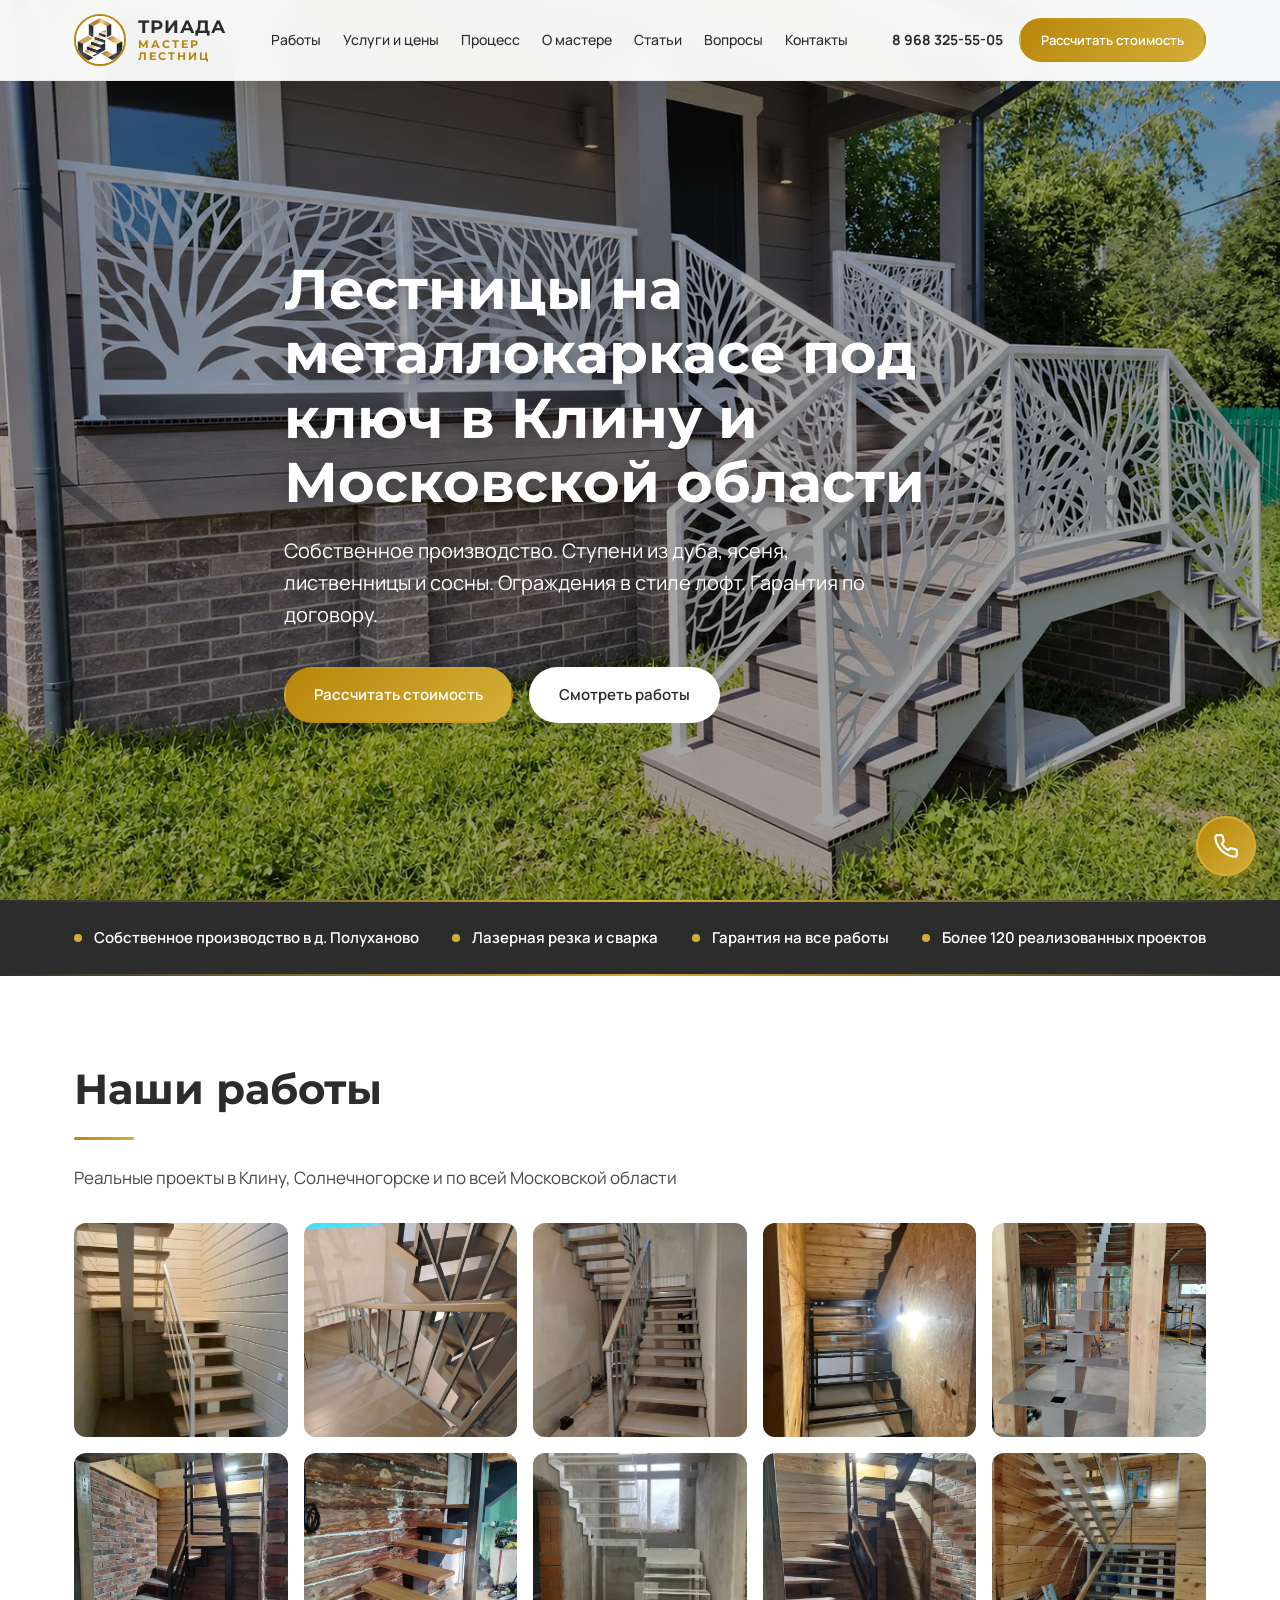
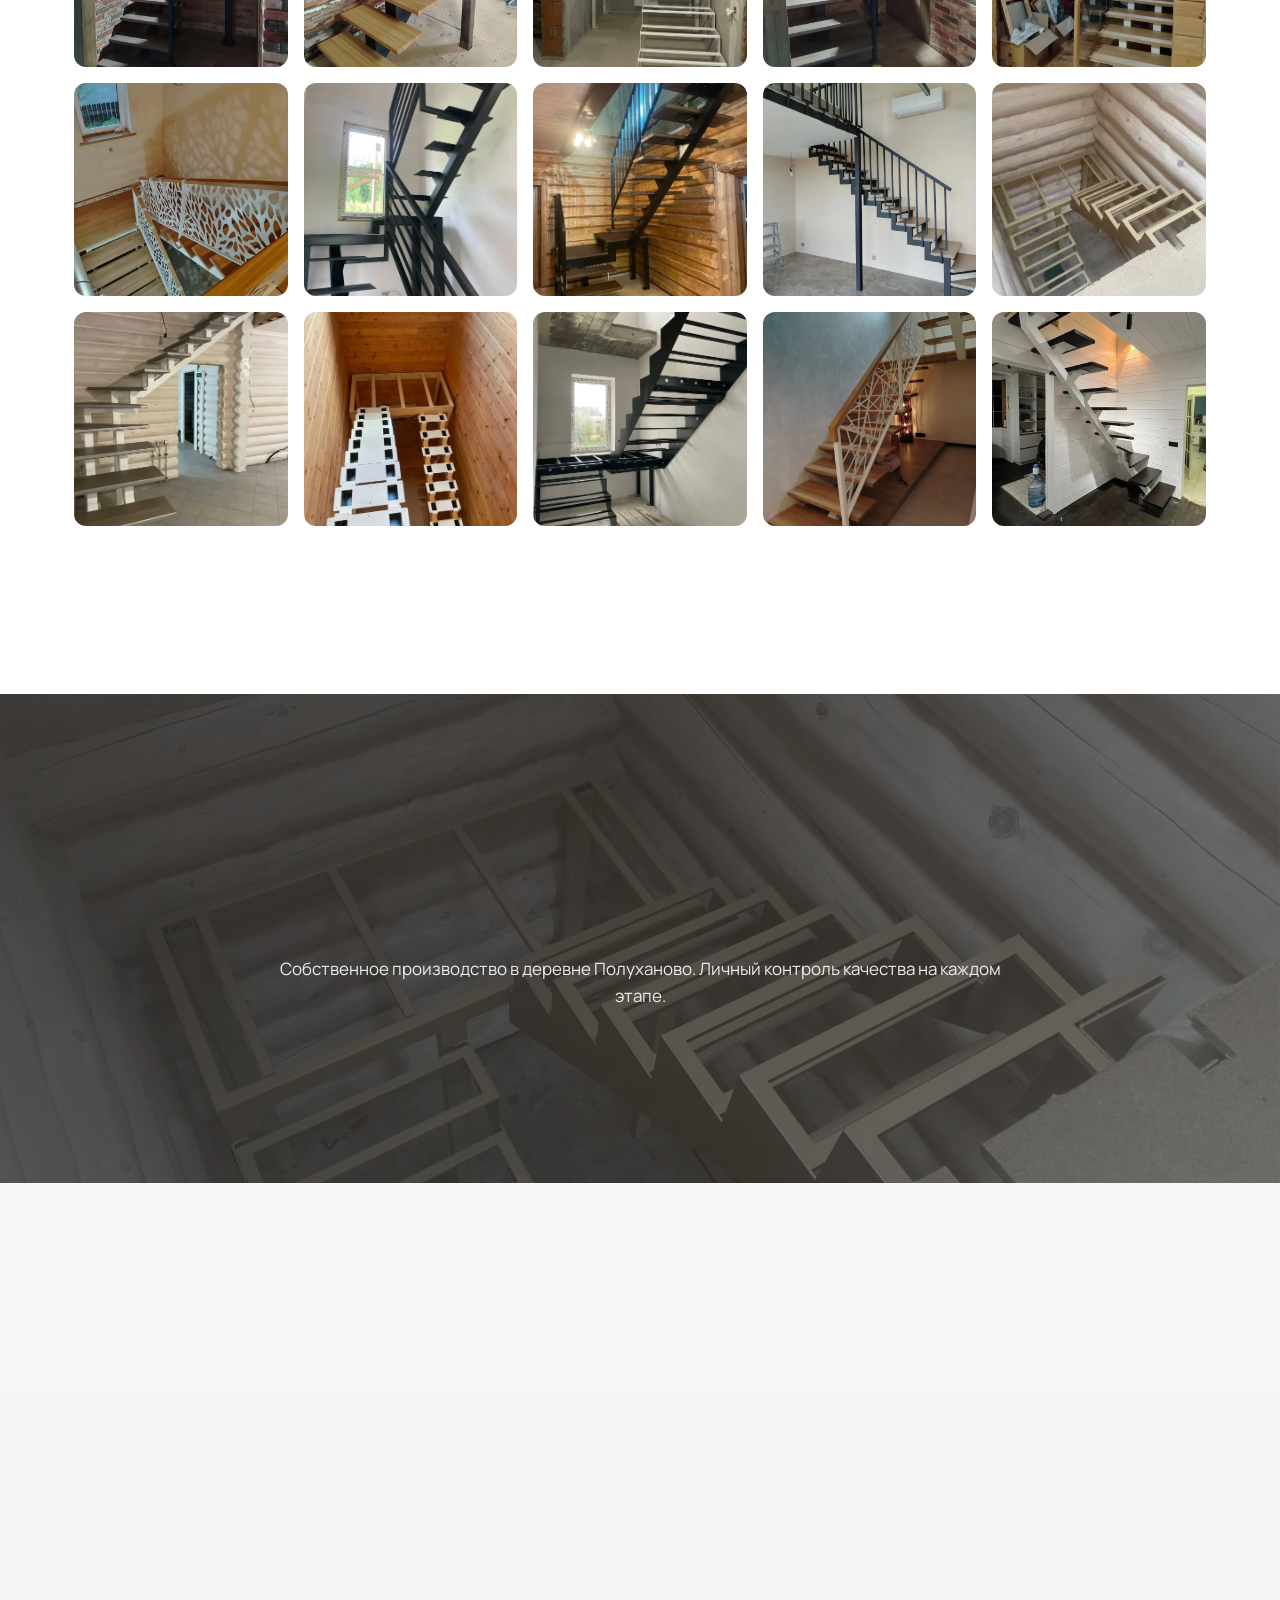
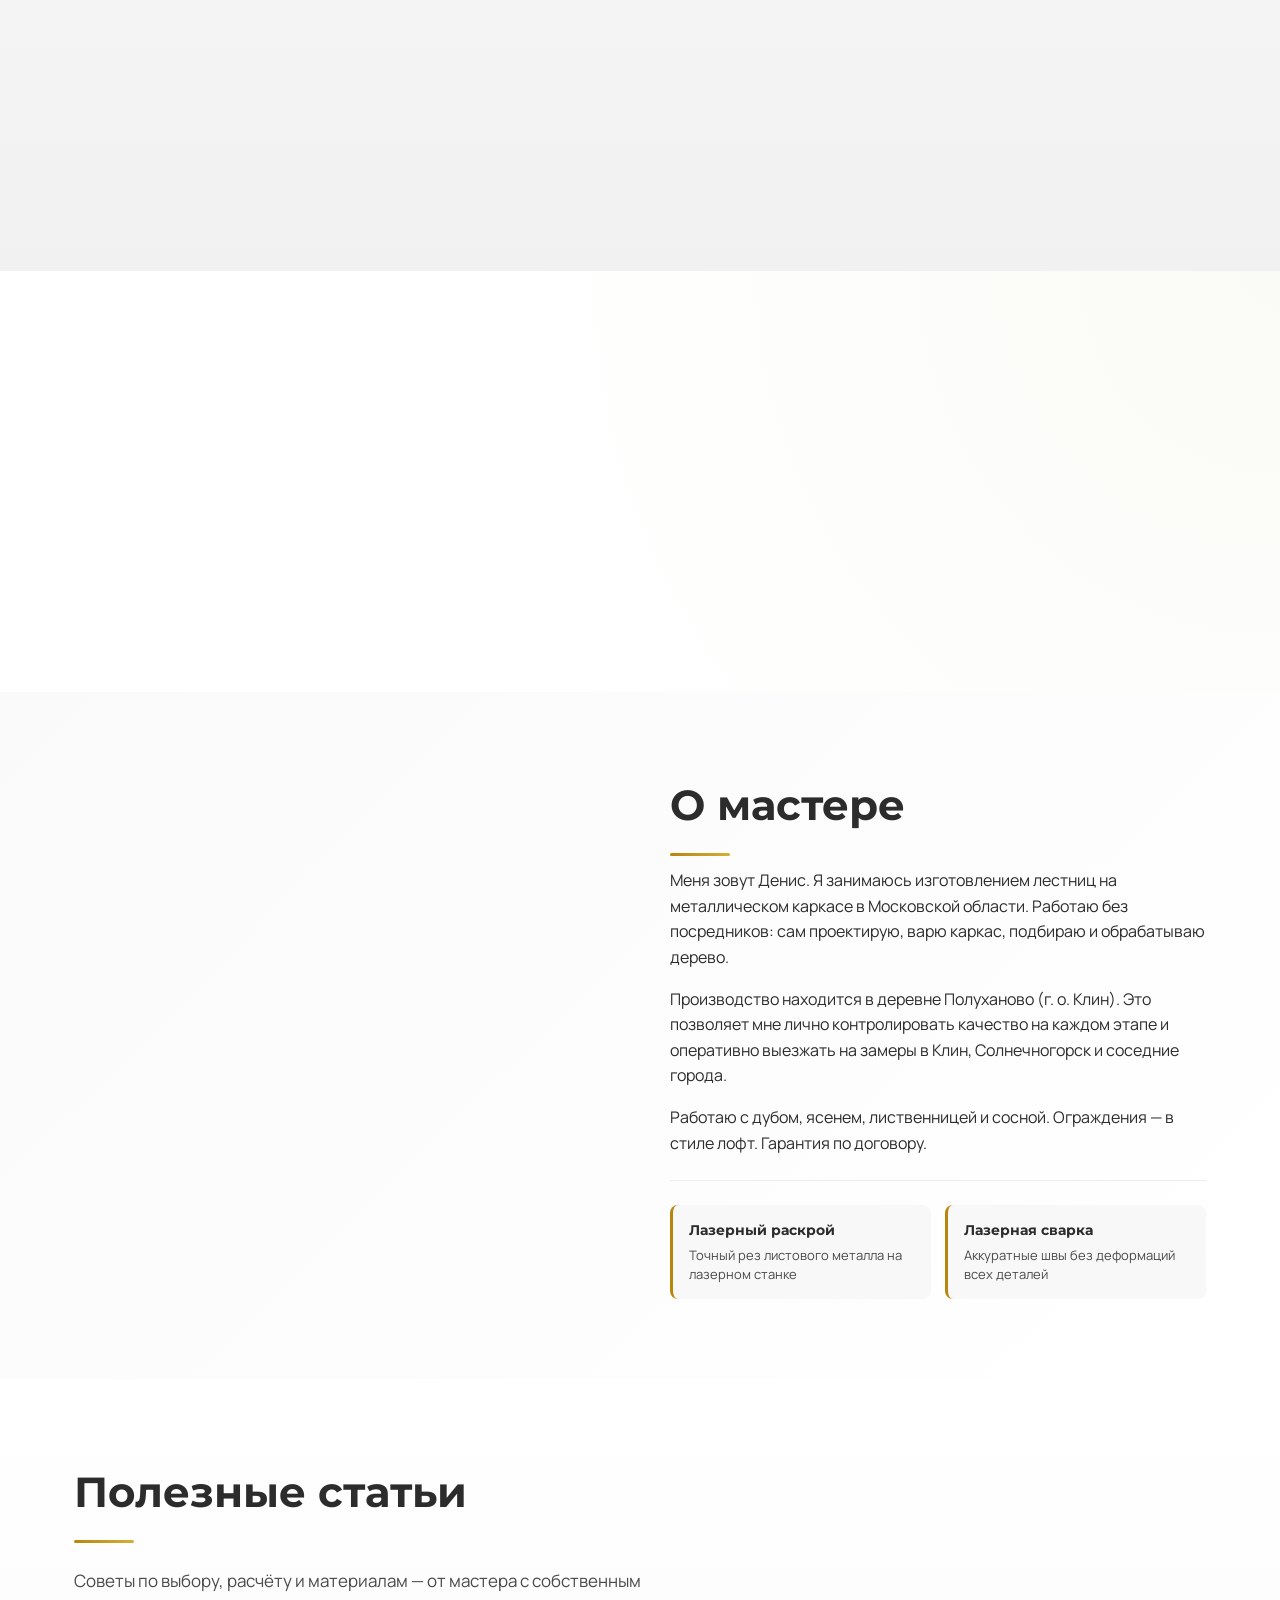
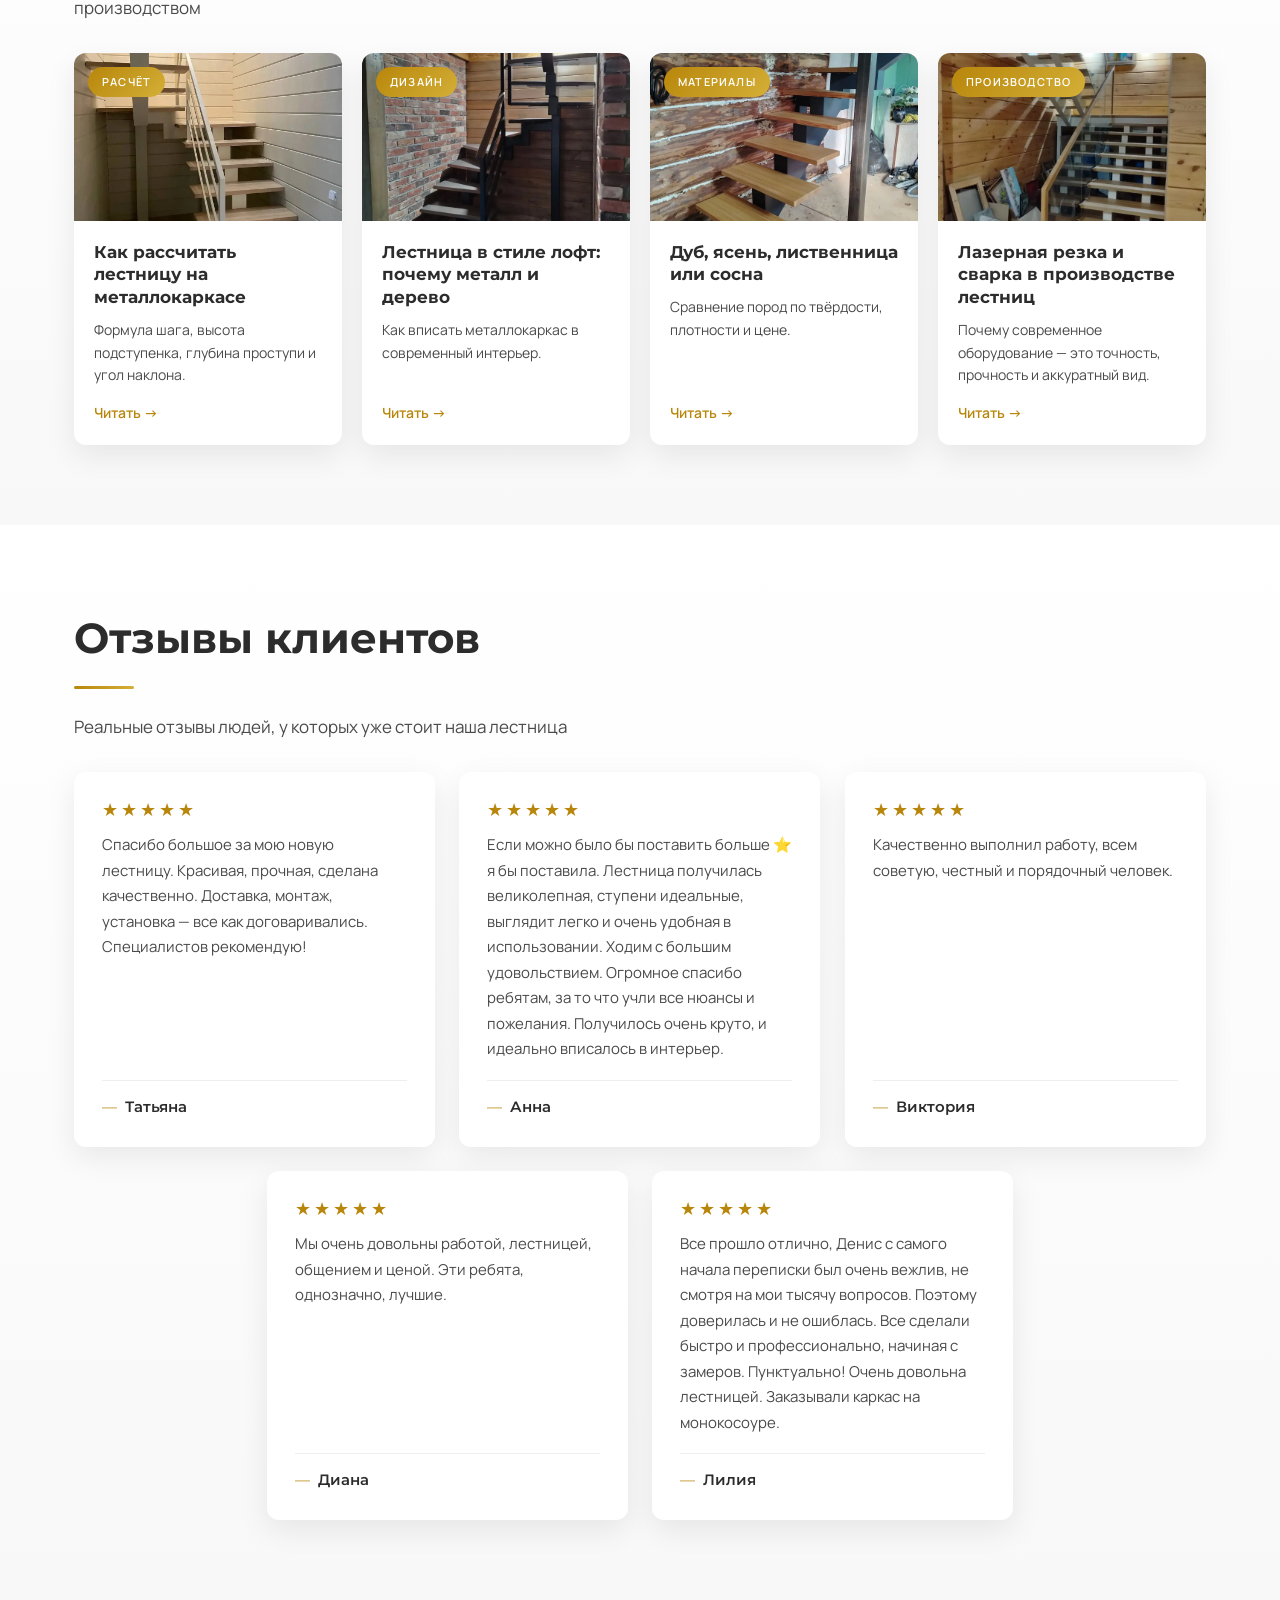
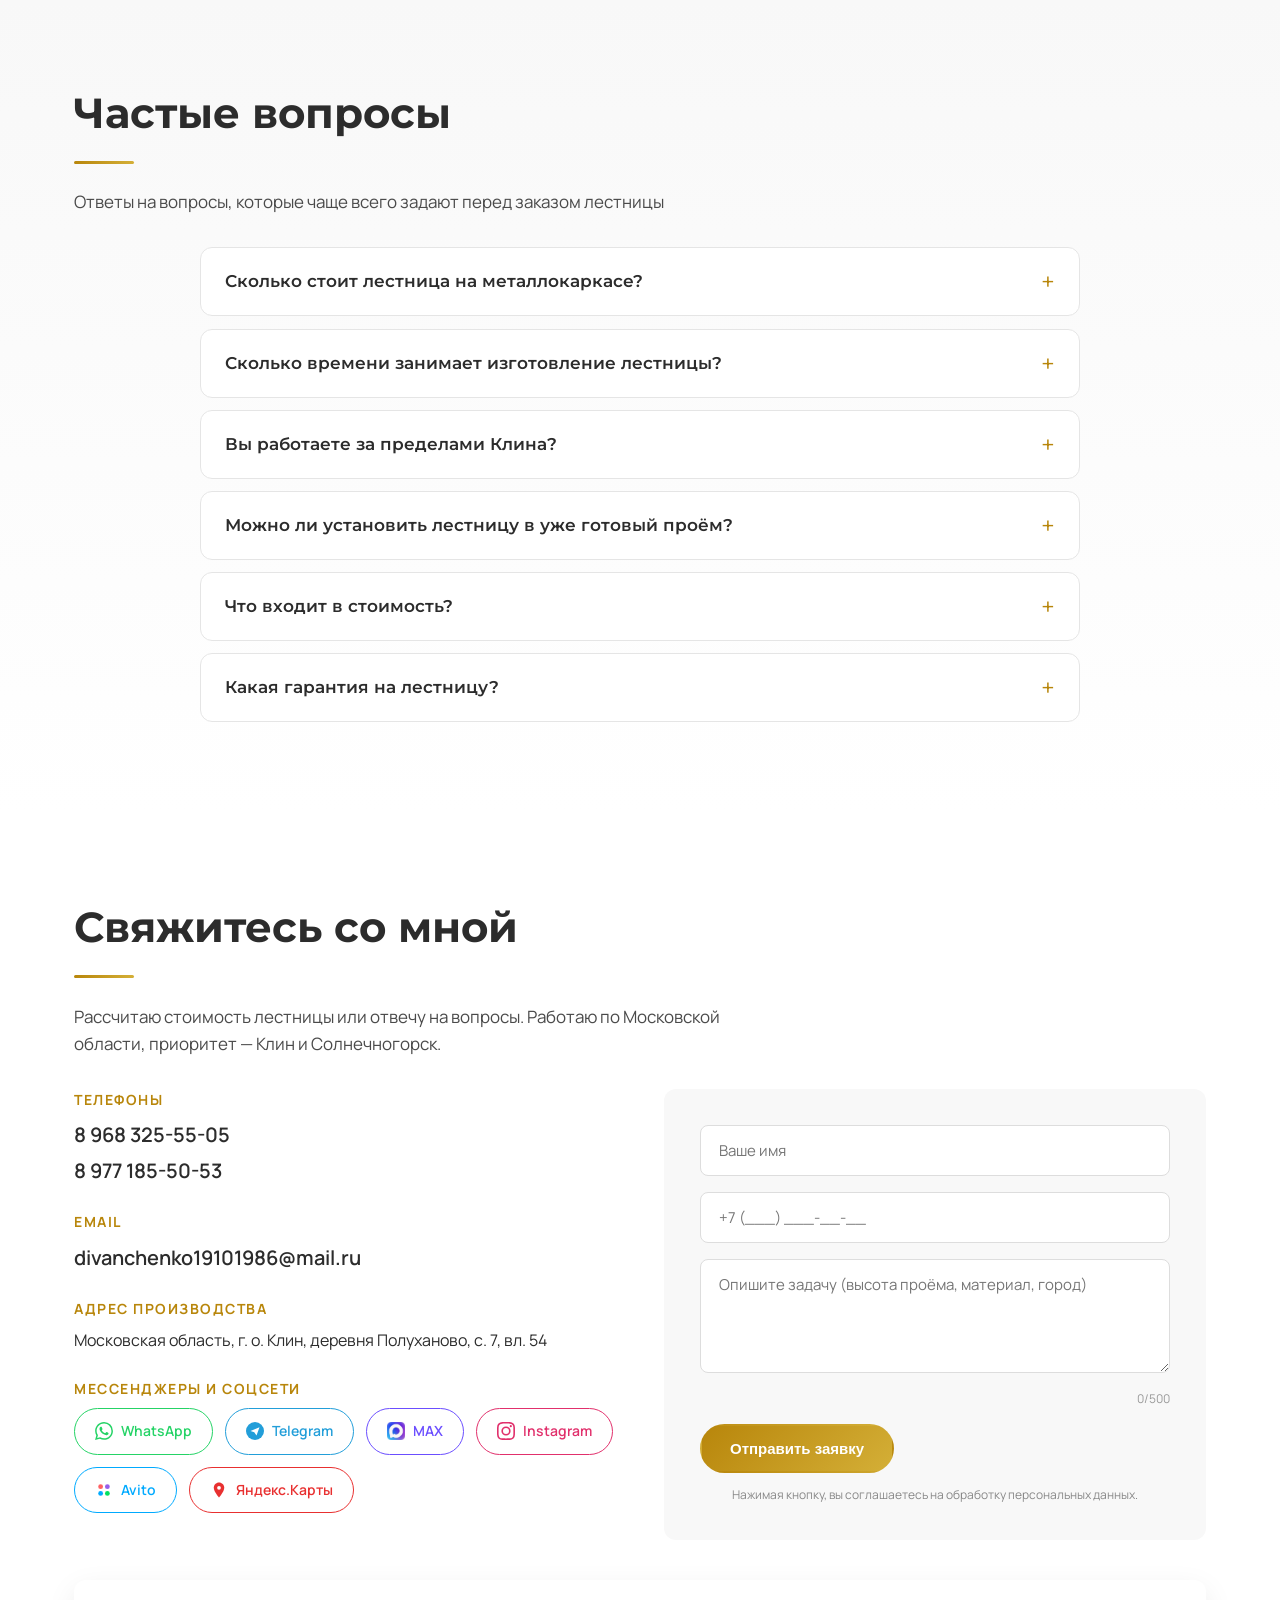
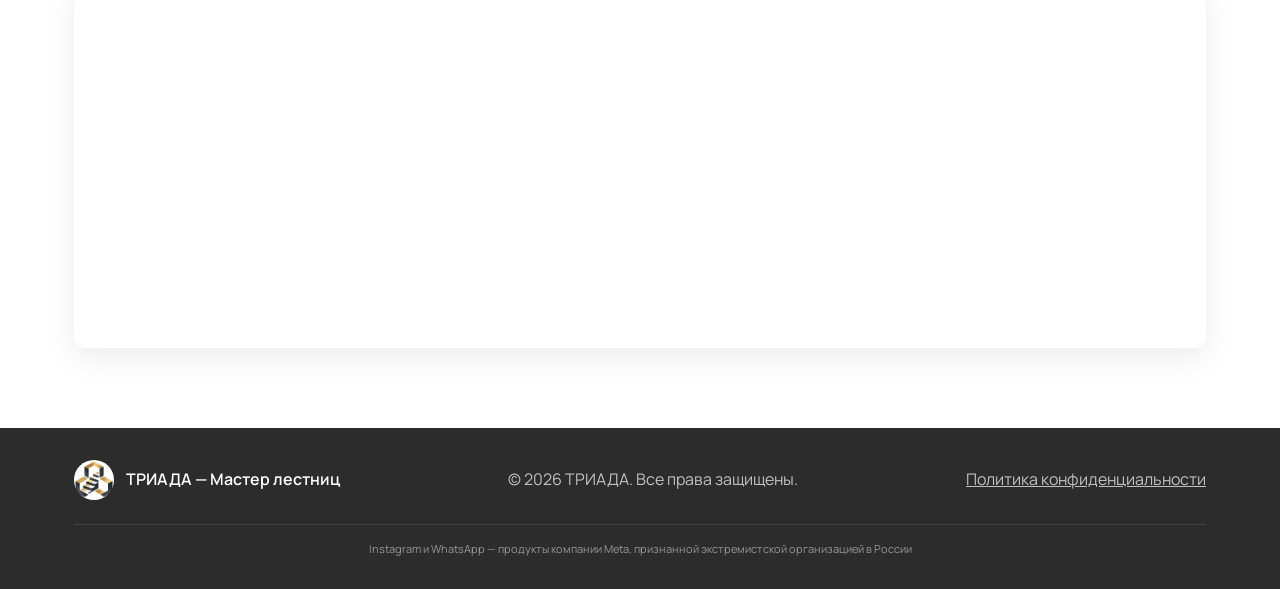
==== commit 809e574d: "7" ====
--- a/index.html
+++ b/index.html
@@ -82,7 +82,11 @@
             "dayOfWeek": ["Monday","Tuesday","Wednesday","Thursday","Friday","Saturday","Sunday"],
             "opens": "09:00",
             "closes": "20:00"
-        }
+        },
+        "sameAs": [
+            "https://www.instagram.com/triada_master_lestnic",
+            "https://www.avito.ru/brands/i302105584"
+        ]
     }
     </script>
 
@@ -195,6 +199,7 @@
     <section class="trust-bar">
         <div class="container trust-bar__inner">
             <div class="trust-item reveal">Собственное производство в д. Полуханово</div>
+            <div class="trust-item reveal">Лазерная резка и сварка</div>
             <div class="trust-item reveal">Гарантия на все работы</div>
             <div class="trust-item reveal">Более 120 реализованных проектов</div>
         </div>
@@ -340,7 +345,7 @@
                 <div class="step reveal">
                     <span class="step__num">03</span>
                     <h3 class="step__title">Изготовление</h3>
-                    <p class="step__text">Сварка каркаса, обработка дерева на производстве.</p>
+                    <p class="step__text">Лазерный раскрой металла, лазерная сварка, обработка дерева.</p>
                 </div>
                 <div class="step reveal">
                     <span class="step__num">04</span>
@@ -361,6 +366,16 @@
                 <p>Меня зовут Денис. Я занимаюсь изготовлением лестниц на металлическом каркасе в Московской области. Работаю без посредников: сам проектирую, варю каркас, подбираю и обрабатываю дерево.</p>
                 <p>Производство находится в деревне Полуханово (г. о. Клин). Это позволяет мне лично контролировать качество на каждом этапе и оперативно выезжать на замеры в Клин, Солнечногорск и соседние города.</p>
                 <p>Работаю с дубом, ясенем, лиственницей и сосной. Ограждения — в стиле лофт. Гарантия по договору.</p>
+                <div class="about__facts">
+                    <div class="about__fact">
+                        <span class="about__fact-title">Лазерный раскрой</span>
+                        <span class="about__fact-text">Точный рез листового металла на лазерном станке</span>
+                    </div>
+                    <div class="about__fact">
+                        <span class="about__fact-title">Лазерная сварка</span>
+                        <span class="about__fact-text">Аккуратные швы без деформаций всех деталей</span>
+                    </div>
+                </div>
             </div>
         </div>
     </section>
@@ -377,8 +392,8 @@
                         <span class="article-card__tag">Расчёт</span>
                     </div>
                     <div class="article-card__body">
-                        <h3 class="article-card__title">Как рассчитать лестницу на металлокаркасе: эргономика и безопасность</h3>
-                        <p class="article-card__excerpt">Формула шага, высота подступенка, глубина проступи и угол наклона — с примером для проёма 2,8 м.</p>
+                        <h3 class="article-card__title">Как рассчитать лестницу на металлокаркасе</h3>
+                        <p class="article-card__excerpt">Формула шага, высота подступенка, глубина проступи и угол наклона.</p>
                         <span class="article-card__more">Читать →</span>
                     </div>
                 </a>
@@ -389,8 +404,8 @@
                         <span class="article-card__tag">Дизайн</span>
                     </div>
                     <div class="article-card__body">
-                        <h3 class="article-card__title">Лестница в стиле лофт: почему металл и дерево стали классикой</h3>
-                        <p class="article-card__excerpt">Как вписать металлокаркас в современный интерьер, какой металл и дерево выбрать для лофта.</p>
+                        <h3 class="article-card__title">Лестница в стиле лофт: почему металл и дерево</h3>
+                        <p class="article-card__excerpt">Как вписать металлокаркас в современный интерьер.</p>
                         <span class="article-card__more">Читать →</span>
                     </div>
                 </a>
@@ -401,11 +416,114 @@
                         <span class="article-card__tag">Материалы</span>
                     </div>
                     <div class="article-card__body">
-                        <h3 class="article-card__title">Дуб, ясень, лиственница или сосна: какое дерево выбрать для ступеней</h3>
-                        <p class="article-card__excerpt">Сравнение пород по твёрдости, плотности и цене — без маркетинга, по характеристикам.</p>
+                        <h3 class="article-card__title">Дуб, ясень, лиственница или сосна</h3>
+                        <p class="article-card__excerpt">Сравнение пород по твёрдости, плотности и цене.</p>
                         <span class="article-card__more">Читать →</span>
                     </div>
                 </a>
+
+                <a href="/article/lazernaya-rezka-svarka/" class="article-card reveal">
+                    <div class="article-card__image">
+                        <img src="img/portfolio-10.webp" alt="Лазерная резка и сварка в производстве лестниц" loading="lazy">
+                        <span class="article-card__tag">Производство</span>
+                    </div>
+                    <div class="article-card__body">
+                        <h3 class="article-card__title">Лазерная резка и сварка в производстве лестниц</h3>
+                        <p class="article-card__excerpt">Почему современное оборудование — это точность, прочность и аккуратный вид.</p>
+                        <span class="article-card__more">Читать →</span>
+                    </div>
+                </a>
+            </div>
+        </div>
+    </section>
+
+    <section class="section reviews" id="reviews">
+        <div class="container">
+            <h2 class="section__title reveal">Отзывы клиентов</h2>
+            <p class="section__subtitle reveal">Реальные отзывы людей, у которых уже стоит наша лестница</p>
+
+            <div class="reviews__grid">
+                <article class="review-card reveal">
+                    <div class="review-card__stars" aria-label="5 звёзд">★★★★★</div>
+                    <p class="review-card__text">Спасибо большое за мою новую лестницу. Красивая, прочная, сделана качественно. Доставка, монтаж, установка — все как договаривались. Специалистов рекомендую!</p>
+                    <div class="review-card__name">Татьяна</div>
+                </article>
+
+                <article class="review-card reveal">
+                    <div class="review-card__stars" aria-label="5 звёзд">★★★★★</div>
+                    <p class="review-card__text">Если можно было бы поставить больше ⭐️ я бы поставила. Лестница получилась великолепная, ступени идеальные, выглядит легко и очень удобная в использовании. Ходим с большим удовольствием. Огромное спасибо ребятам, за то что учли все нюансы и пожелания. Получилось очень круто, и идеально вписалось в интерьер.</p>
+                    <div class="review-card__name">Анна</div>
+                </article>
+
+                <article class="review-card reveal">
+                    <div class="review-card__stars" aria-label="5 звёзд">★★★★★</div>
+                    <p class="review-card__text">Качественно выполнил работу, всем советую, честный и порядочный человек.</p>
+                    <div class="review-card__name">Виктория</div>
+                </article>
+
+                <article class="review-card reveal">
+                    <div class="review-card__stars" aria-label="5 звёзд">★★★★★</div>
+                    <p class="review-card__text">Мы очень довольны работой, лестницей, общением и ценой. Эти ребята, однозначно, лучшие.</p>
+                    <div class="review-card__name">Диана</div>
+                </article>
+
+                <article class="review-card reveal">
+                    <div class="review-card__stars" aria-label="5 звёзд">★★★★★</div>
+                    <p class="review-card__text">Все прошло отлично, Денис с самого начала переписки был очень вежлив, не смотря на мои тысячу вопросов. Поэтому доверилась и не ошиблась. Все сделали быстро и профессионально, начиная с замеров. Пунктуально! Очень довольна лестницей. Заказывали каркас на монокосоуре.</p>
+                    <div class="review-card__name">Лилия</div>
+                </article>
+            </div>
+        </div>
+    </section>
+
+    <section class="section faq" id="faq">
+        <div class="container">
+            <h2 class="section__title reveal">Частые вопросы</h2>
+            <p class="section__subtitle reveal">Ответы на вопросы, которые чаще всего задают перед заказом лестницы</p>
+
+            <div class="faq__list">
+                <details class="faq-item reveal">
+                    <summary class="faq-item__question">Сколько стоит лестница на металлокаркасе?</summary>
+                    <div class="faq-item__answer">
+                        <p>Минимальная стоимость металлокаркаса — <strong>от 45 000 ₽ за метр высоты</strong>. Ступени рассчитываются отдельно: дуб — от 9 000 ₽ за ступень, ясень — от 8 500 ₽, лиственница — от 6 500 ₽, сосна — от 4 500 ₽. Ограждения — от 10 000 ₽ за метр погонный.</p>
+                        <p>Итоговая цена зависит от конфигурации (прямая, поворотная, винтовая), размеров и сложности — её я называю после замера.</p>
+                    </div>
+                </details>
+
+                <details class="faq-item reveal">
+                    <summary class="faq-item__question">Сколько времени занимает изготовление лестницы?</summary>
+                    <div class="faq-item__answer">
+                        <p>Стандартная лестница на металлокаркасе изготавливается <strong>3–5 недель</strong> с момента согласования чертежа. Срок зависит от сложности: прямая маршевая быстрее, винтовая или с поворотными площадками — дольше. Точный срок называю после проекта.</p>
+                    </div>
+                </details>
+
+                <details class="faq-item reveal">
+                    <summary class="faq-item__question">Вы работаете за пределами Клина?</summary>
+                    <div class="faq-item__answer">
+                        <p>Да. Основные города — <strong>Клин и Солнечногорск</strong>, но выезжаю на замеры и монтаж по всей Московской области: Зеленоград, Дмитров, Лобня, Химки, Истра, Подольск и другие. Дальние выезды обсуждаются отдельно.</p>
+                    </div>
+                </details>
+
+                <details class="faq-item reveal">
+                    <summary class="faq-item__question">Можно ли установить лестницу в уже готовый проём?</summary>
+                    <div class="faq-item__answer">
+                        <p>Да, в большинстве случаев. Я замеряю готовый проём и подгоняю конструкцию под него. Если размеры проёма не позволяют сделать удобный марш — предложу поворотную конструкцию с площадкой или другой вариант, чтобы лестница оставалась безопасной.</p>
+                    </div>
+                </details>
+
+                <details class="faq-item reveal">
+                    <summary class="faq-item__question">Что входит в стоимость?</summary>
+                    <div class="faq-item__answer">
+                        <p>В стоимость входит изготовление металлокаркаса, ступеней и ограждений, обработка дерева, покраска металла, доставка и монтаж. Дополнительно оплачивается только выезд на замер за пределами стандартного радиуса — об этом я предупреждаю заранее.</p>
+                    </div>
+                </details>
+
+                <details class="faq-item reveal">
+                    <summary class="faq-item__question">Какая гарантия на лестницу?</summary>
+                    <div class="faq-item__answer">
+                        <p>Гарантия на металлокаркас и монтаж — <strong>2 года</strong>. На деревянные ступени — 1 год при соблюдении условий эксплуатации (влажность, уход). Все обязательства фиксируются в договоре.</p>
+                    </div>
+                </details>
             </div>
         </div>
     </section>
@@ -431,8 +549,12 @@
                         <p>Московская область, г. о. Клин, деревня Полуханово, с. 7, вл. 54</p>
                     </div>
                     <div class="contact-block">
-                        <h3 class="contact-block__title">Мессенджеры и карты</h3>
+                        <h3 class="contact-block__title">Мессенджеры и соцсети</h3>
                         <div class="contact-block__messengers">
+                            <a href="https://wa.me/79683255505" class="messenger-btn messenger-btn--wa" target="_blank" rel="noopener">
+                                <svg width="18" height="18" viewBox="0 0 24 24" fill="currentColor" aria-hidden="true"><path d="M17.472 14.382c-.297-.149-1.758-.867-2.03-.967-.273-.099-.471-.148-.67.15-.197.297-.767.966-.94 1.164-.173.199-.347.223-.644.075-.297-.15-1.255-.463-2.39-1.475-.883-.788-1.48-1.761-1.653-2.059-.173-.297-.018-.458.13-.606.134-.133.298-.347.446-.52.149-.174.198-.298.298-.497.099-.198.05-.371-.025-.52-.075-.149-.669-1.612-.916-2.207-.242-.579-.487-.5-.669-.51-.173-.008-.371-.01-.57-.01-.198 0-.52.074-.792.372-.272.297-1.04 1.016-1.04 2.479 0 1.462 1.065 2.875 1.213 3.074.149.198 2.096 3.2 5.077 4.487.709.306 1.262.489 1.694.625.712.227 1.36.195 1.871.118.571-.085 1.758-.719 2.006-1.413.248-.694.248-1.289.173-1.413-.074-.124-.272-.198-.57-.347m-5.421 7.403h-.004a9.87 9.87 0 01-5.031-1.378l-.361-.214-3.741.982.998-3.648-.235-.374a9.86 9.86 0 01-1.51-5.26c.001-5.45 4.436-9.884 9.888-9.884 2.64 0 5.122 1.03 6.988 2.898a9.825 9.825 0 012.893 6.994c-.003 5.45-4.437 9.884-9.885 9.884m8.413-18.297A11.815 11.815 0 0012.05 0C5.495 0 .16 5.335.157 11.892c0 2.096.547 4.142 1.588 5.945L.057 24l6.305-1.654a11.882 11.882 0 005.683 1.448h.005c6.554 0 11.89-5.335 11.893-11.893a11.821 11.821 0 00-3.48-8.413z"/></svg>
+                                WhatsApp
+                            </a>
                             <a href="https://t.me/+79683255505" class="messenger-btn messenger-btn--tg" target="_blank" rel="noopener">
                                 <svg width="18" height="18" viewBox="0 0 24 24" fill="none" aria-hidden="true">
                                     <circle cx="12" cy="12" r="12" fill="#229ED9"/>
@@ -440,11 +562,24 @@
                                 </svg>
                                 Telegram
                             </a>
-                            <a href="https://max.ru/" class="messenger-btn messenger-btn--max" target="_blank" rel="noopener">
+                            <a href="https://max.ru/+79683255505" class="messenger-btn messenger-btn--max" target="_blank" rel="noopener">
                                 <img src="img/max.webp" alt="" width="18" height="18" class="messenger-btn__icon">
                                 MAX
                             </a>
-                            <a href="https://yandex.ru/maps/?text=Московская%20область%2C%20г.%20о.%20Клин%2C%20деревня%20Полуханово%2C%207" class="messenger-btn messenger-btn--maps" target="_blank" rel="noopener">
+                            <a href="https://www.instagram.com/triada_master_lestnic?exln=aGk5YWozYWtiMmJ4" class="messenger-btn messenger-btn--ig" target="_blank" rel="noopener">
+                                <svg width="18" height="18" viewBox="0 0 24 24" fill="currentColor" aria-hidden="true"><path d="M12 2.163c3.204 0 3.584.012 4.85.07 3.252.148 4.771 1.691 4.919 4.919.058 1.265.069 1.645.069 4.849 0 3.205-.012 3.584-.069 4.849-.149 3.225-1.664 4.771-4.919 4.919-1.266.058-1.644.07-4.85.07-3.204 0-3.584-.012-4.849-.07-3.26-.149-4.771-1.699-4.919-4.92-.058-1.265-.07-1.644-.07-4.849 0-3.204.013-3.583.07-4.849.149-3.227 1.664-4.771 4.919-4.919 1.266-.057 1.645-.069 4.849-.069zM12 0C8.741 0 8.333.014 7.053.072 2.695.272.273 2.69.073 7.052.014 8.333 0 8.741 0 12c0 3.259.014 3.668.072 4.948.2 4.358 2.618 6.78 6.98 6.98C8.333 23.986 8.741 24 12 24c3.259 0 3.668-.014 4.948-.072 4.354-.2 6.782-2.618 6.979-6.98.059-1.28.073-1.689.073-4.948 0-3.259-.014-3.667-.072-4.947-.196-4.354-2.617-6.78-6.979-6.98C15.668.014 15.259 0 12 0zm0 5.838a6.162 6.162 0 100 12.324 6.162 6.162 0 000-12.324zM12 16a4 4 0 110-8 4 4 0 010 8zm6.406-11.845a1.44 1.44 0 100 2.881 1.44 1.44 0 000-2.881z"/></svg>
+                                Instagram
+                            </a>
+                            <a href="https://www.avito.ru/brands/i302105584" class="messenger-btn messenger-btn--avito" target="_blank" rel="noopener">
+                                <svg width="18" height="18" viewBox="0 0 24 24" fill="none" aria-hidden="true">
+                                    <circle cx="7.5" cy="7.5" r="3.2" fill="#FF6163"/>
+                                    <circle cx="16.5" cy="7.5" r="3.2" fill="#965EEB"/>
+                                    <circle cx="7.5" cy="16.5" r="3.2" fill="#00AAFF"/>
+                                    <circle cx="16.5" cy="16.5" r="3.2" fill="#04E061"/>
+                                </svg>
+                                Avito
+                            </a>
+                            <a href="https://yandex.ru/maps/org/125613547101/" class="messenger-btn messenger-btn--maps" target="_blank" rel="noopener">
                                 <svg width="18" height="18" viewBox="0 0 24 24" fill="none" aria-hidden="true">
                                     <path d="M12 2C8.13 2 5 5.13 5 9c0 5.25 7 13 7 13s7-7.75 7-13c0-3.87-3.13-7-7-7z" fill="#E83030"/>
                                     <circle cx="12" cy="9" r="2.5" fill="#fff"/>
@@ -469,59 +604,7 @@
             </div>
 
             <div class="map reveal">
-                <iframe src="https://yandex.ru/map-widget/v1/?text=Московская%20область%2C%20Клин%2C%20деревня%20Полуханово%2C%207&z=14" width="100%" height="360" frameborder="0" allowfullscreen></iframe>
-            </div>
-        </div>
-    </section>
-
-    <section class="section faq" id="faq">
-        <div class="container">
-            <h2 class="section__title reveal">Частые вопросы</h2>
-            <p class="section__subtitle reveal">Ответы на вопросы, которые чаще всего задают перед заказом лестницы</p>
-
-            <div class="faq__list">
-                <details class="faq-item reveal">
-                    <summary class="faq-item__question">Сколько стоит лестница на металлокаркасе?</summary>
-                    <div class="faq-item__answer">
-                        <p>Минимальная стоимость металлокаркаса — <strong>от 45 000 ₽ за метр высоты</strong>. Ступени рассчитываются отдельно: дуб — от 9 000 ₽ за ступень, ясень — от 8 500 ₽, лиственница — от 6 500 ₽, сосна — от 4 500 ₽. Ограждения — от 10 000 ₽ за метр погонный.</p>
-                        <p>Итоговая цена зависит от конфигурации (прямая, поворотная, винтовая), размеров и сложности — её я называю после замера.</p>
-                    </div>
-                </details>
-
-                <details class="faq-item reveal">
-                    <summary class="faq-item__question">Сколько времени занимает изготовление лестницы?</summary>
-                    <div class="faq-item__answer">
-                        <p>Стандартная лестница на металлокаркасе изготавливается <strong>3–5 недель</strong> с момента согласования чертежа. Срок зависит от сложности: прямая маршевая быстрее, винтовая или с поворотными площадками — дольше. Точный срок называю после проекта.</p>
-                    </div>
-                </details>
-
-                <details class="faq-item reveal">
-                    <summary class="faq-item__question">Вы работаете за пределами Клина?</summary>
-                    <div class="faq-item__answer">
-                        <p>Да. Основные города — <strong>Клин и Солнечногорск</strong>, но выезжаю на замеры и монтаж по всей Московской области: Зеленоград, Дмитров, Лобня, Химки, Истра, Подольск и другие. Дальние выезды обсуждаются отдельно.</p>
-                    </div>
-                </details>
-
-                <details class="faq-item reveal">
-                    <summary class="faq-item__question">Можно ли установить лестницу в уже готовый проём?</summary>
-                    <div class="faq-item__answer">
-                        <p>Да, в большинстве случаев. Я замеряю готовый проём и подгоняю конструкцию под него. Если размеры проёма не позволяют сделать удобный марш — предложу поворотную конструкцию с площадкой или другой вариант, чтобы лестница оставалась безопасной.</p>
-                    </div>
-                </details>
-
-                <details class="faq-item reveal">
-                    <summary class="faq-item__question">Что входит в стоимость?</summary>
-                    <div class="faq-item__answer">
-                        <p>В стоимость входит изготовление металлокаркаса, ступеней и ограждений, обработка дерева, покраска металла, доставка и монтаж. Дополнительно оплачивается только выезд на замер за пределами стандартного радиуса — об этом я предупреждаю заранее.</p>
-                    </div>
-                </details>
-
-                <details class="faq-item reveal">
-                    <summary class="faq-item__question">Какая гарантия на лестницу?</summary>
-                    <div class="faq-item__answer">
-                        <p>Гарантия на металлокаркас и монтаж — <strong>2 года</strong>. На деревянные ступени — 1 год при соблюдении условий эксплуатации (влажность, уход). Все обязательства фиксируются в договоре.</p>
-                    </div>
-                </details>
+                <iframe src="https://yandex.ru/map-widget/v1/?z=12&ol=biz&oid=125613547101" width="100%" height="360" frameborder="0" allowfullscreen></iframe>
             </div>
         </div>
     </section>
--- a/css/style.css
+++ b/css/style.css
@@ -717,14 +717,46 @@
     font-size: 16px;
 }
 
+.about__facts {
+    display: grid;
+    grid-template-columns: repeat(2, 1fr);
+    gap: 14px;
+    margin-top: 24px;
+    padding-top: 24px;
+    border-top: 1px solid #eee;
+}
+
+.about__fact {
+    padding: 14px 16px;
+    background: var(--gray-bg);
+    border-radius: 8px;
+    border-left: 3px solid var(--gold);
+}
+
+.about__fact-title {
+    display: block;
+    font-family: 'Montserrat', sans-serif;
+    font-weight: 700;
+    font-size: 14px;
+    color: var(--graphite);
+    margin-bottom: 4px;
+}
+
+.about__fact-text {
+    display: block;
+    font-size: 13px;
+    color: var(--graphite-light);
+    line-height: 1.5;
+}
+
 .articles {
     background: linear-gradient(180deg, var(--white) 0%, var(--gray-bg) 100%);
 }
 
 .articles__grid {
     display: grid;
-    grid-template-columns: repeat(3, 1fr);
-    gap: 24px;
+    grid-template-columns: repeat(4, 1fr);
+    gap: 20px;
 }
 
 .article-card {
@@ -777,7 +809,7 @@
 }
 
 .article-card__body {
-    padding: 24px;
+    padding: 20px;
     display: flex;
     flex-direction: column;
     flex: 1;
@@ -785,7 +817,7 @@
 
 .article-card__title {
     font-family: 'Montserrat', sans-serif;
-    font-size: 18px;
+    font-size: 17px;
     font-weight: 700;
     line-height: 1.35;
     color: var(--graphite);
@@ -815,6 +847,68 @@
 
 .article-card:hover .article-card__more {
     color: var(--gold-light);
+}
+
+.reviews {
+    background: linear-gradient(180deg, var(--white) 0%, var(--gray-bg) 100%);
+}
+
+.reviews__grid {
+    display: flex;
+    flex-wrap: wrap;
+    gap: 24px;
+    justify-content: center;
+}
+
+.review-card {
+    flex: 0 1 calc(33.333% - 16px);
+    min-width: 260px;
+    background: var(--white);
+    border-radius: var(--radius);
+    padding: 28px;
+    box-shadow: var(--shadow);
+    display: flex;
+    flex-direction: column;
+    transition: transform var(--transition), box-shadow var(--transition);
+}
+
+.review-card:hover {
+    transform: translateY(-4px);
+    box-shadow: 0 20px 40px rgba(0, 0, 0, 0.12);
+}
+
+.review-card__stars {
+    color: var(--gold);
+    font-size: 18px;
+    letter-spacing: 3px;
+    margin-bottom: 14px;
+    line-height: 1;
+}
+
+.review-card__text {
+    font-size: 15px;
+    color: var(--graphite-light);
+    line-height: 1.7;
+    margin-bottom: 18px;
+    flex: 1;
+}
+
+.review-card__name {
+    font-family: 'Montserrat', sans-serif;
+    font-weight: 600;
+    color: var(--graphite);
+    font-size: 15px;
+    padding-top: 14px;
+    border-top: 1px solid #eee;
+    display: flex;
+    align-items: center;
+    gap: 8px;
+}
+
+.review-card__name::before {
+    content: '—';
+    color: var(--gold);
+    font-weight: 400;
 }
 
 .contacts__grid {
@@ -884,6 +978,16 @@
     box-shadow: 0 8px 20px rgba(0, 0, 0, 0.12);
 }
 
+.messenger-btn--wa {
+    border-color: #25D366;
+    color: #25D366;
+}
+
+.messenger-btn--wa:hover {
+    background: #25D366;
+    color: var(--white);
+}
+
 .messenger-btn--tg {
     border-color: #229ED9;
     color: #229ED9;
@@ -901,6 +1005,27 @@
 
 .messenger-btn--max:hover {
     background: #6B4EFF;
+    color: var(--white);
+}
+
+.messenger-btn--ig {
+    border-color: #E1306C;
+    color: #E1306C;
+}
+
+.messenger-btn--ig:hover {
+    background: linear-gradient(45deg, #405DE6, #E1306C, #FFDC80);
+    border-color: transparent;
+    color: var(--white);
+}
+
+.messenger-btn--avito {
+    border-color: #00AAFF;
+    color: #00AAFF;
+}
+
+.messenger-btn--avito:hover {
+    background: #00AAFF;
     color: var(--white);
 }
 
@@ -1080,6 +1205,17 @@
 
 .footer__policy a:hover {
     color: var(--gold-light);
+}
+
+.footer__meta-note {
+    width: 100%;
+    text-align: center;
+    font-size: 11px;
+    color: rgba(255, 255, 255, 0.5);
+    margin-top: 8px;
+    padding-top: 16px;
+    border-top: 1px solid rgba(255, 255, 255, 0.1);
+    line-height: 1.5;
 }
 
 .lightbox {
@@ -1664,6 +1800,10 @@
     .article-related__list {
         grid-template-columns: 1fr;
     }
+
+    .review-card {
+        flex: 0 1 calc(50% - 12px);
+    }
 }
 
 @media (max-width: 768px) {
@@ -1834,6 +1974,15 @@
         font-size: 14px;
     }
 
+    .review-card {
+        flex: 1 1 100%;
+        padding: 24px;
+    }
+
+    .about__facts {
+        grid-template-columns: 1fr;
+    }
+
     .contacts__form {
         padding: 24px;
     }
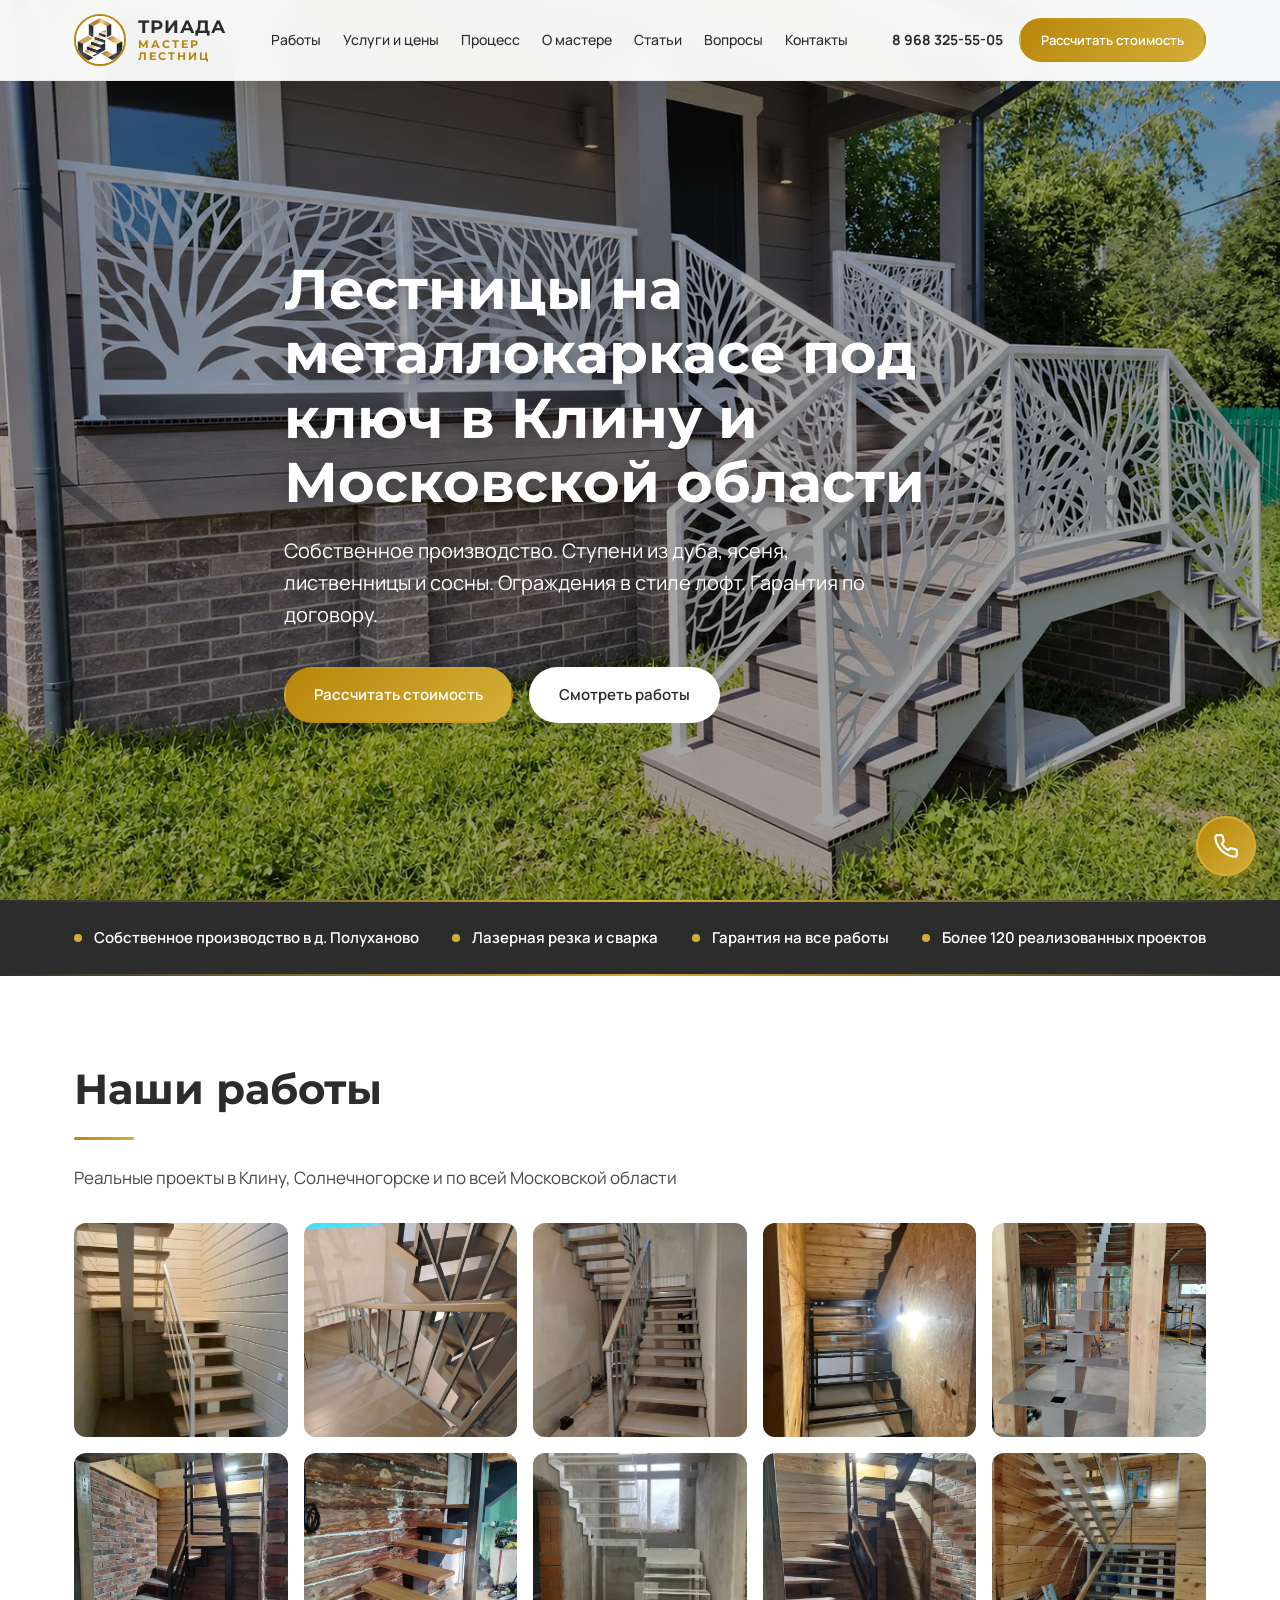
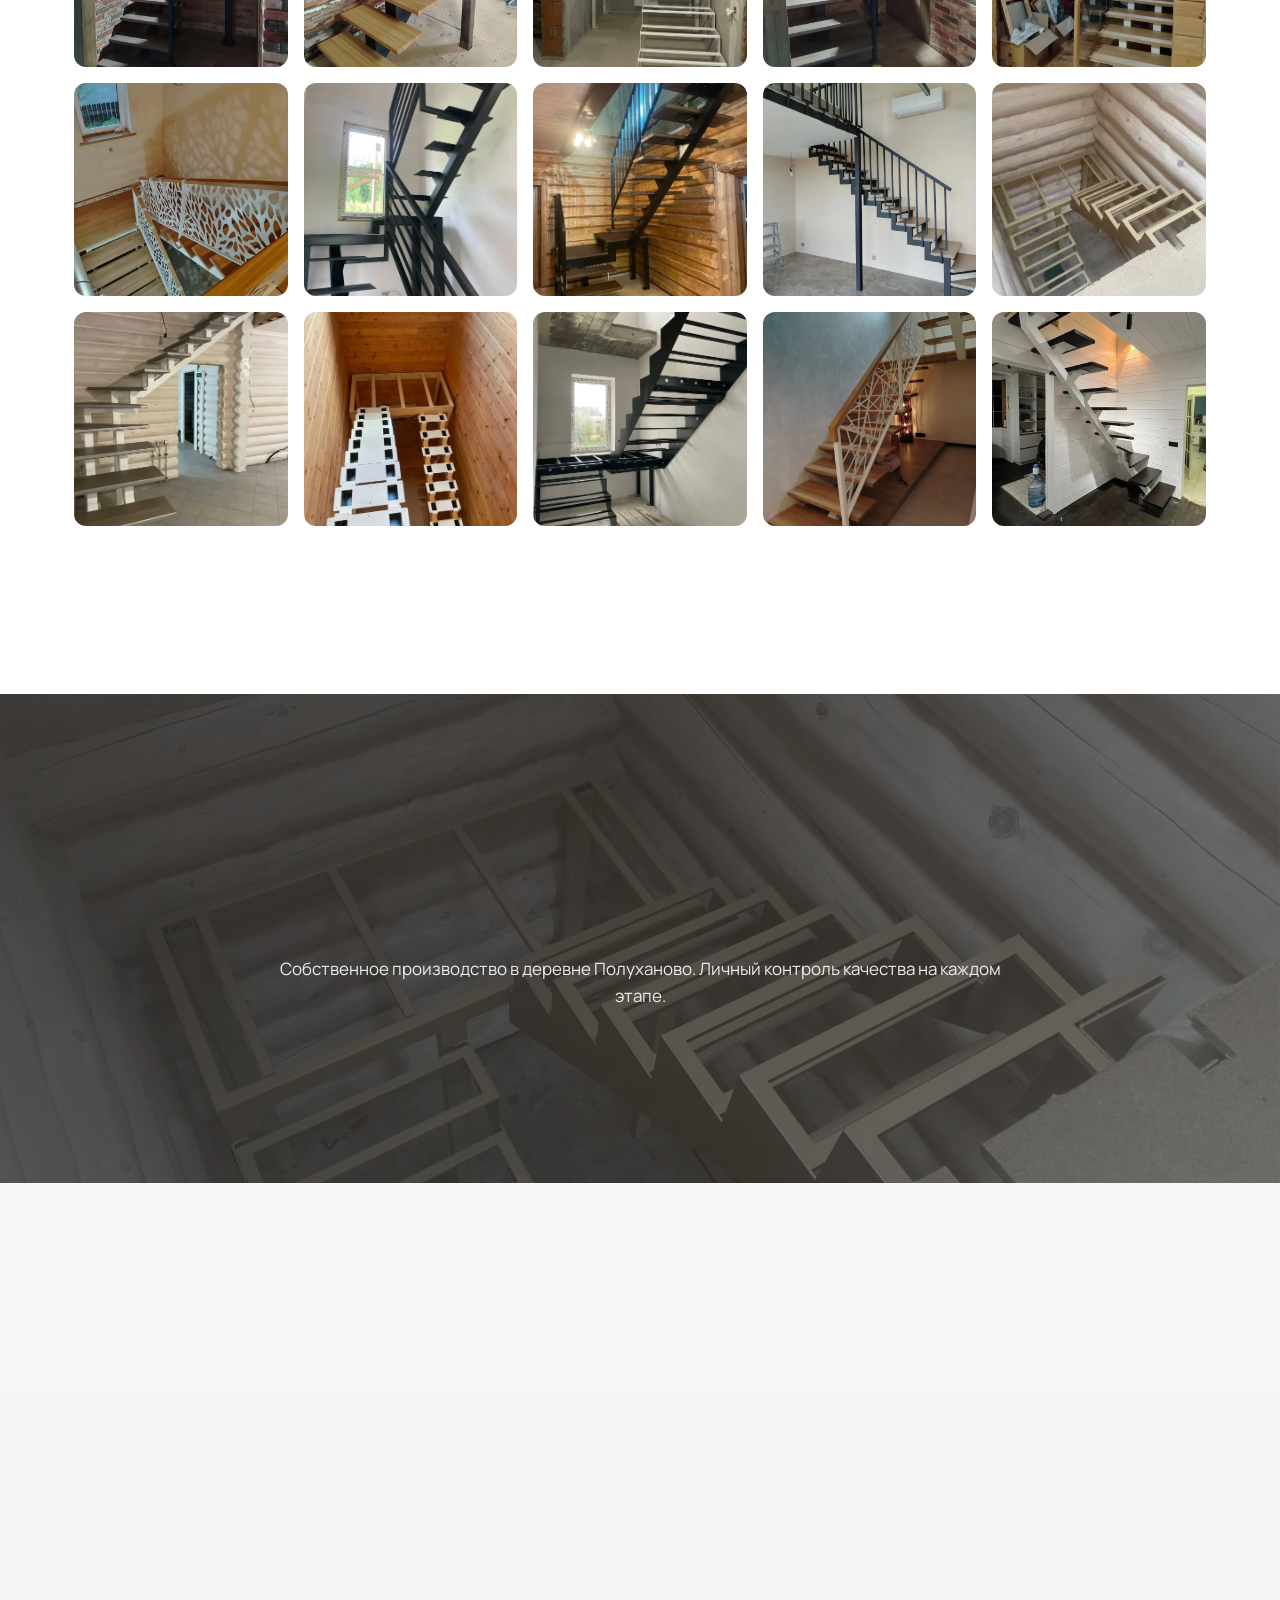
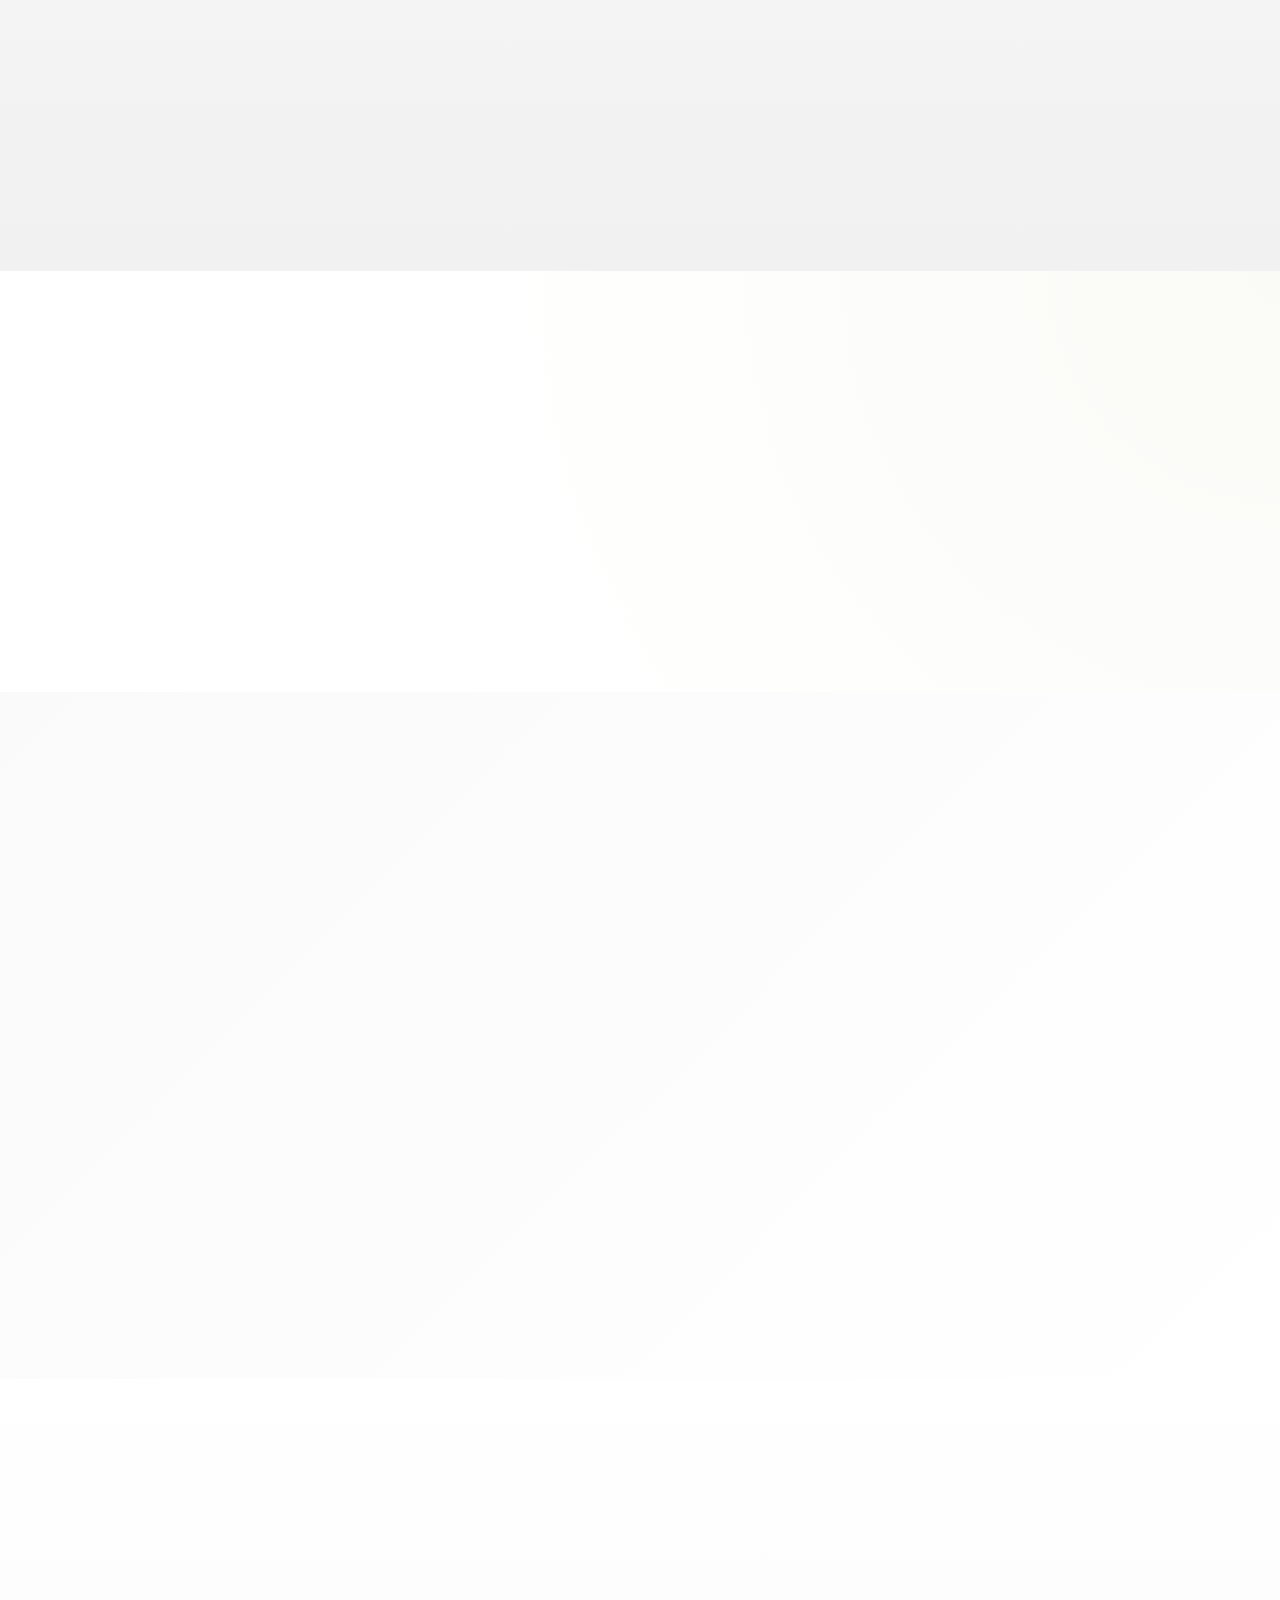
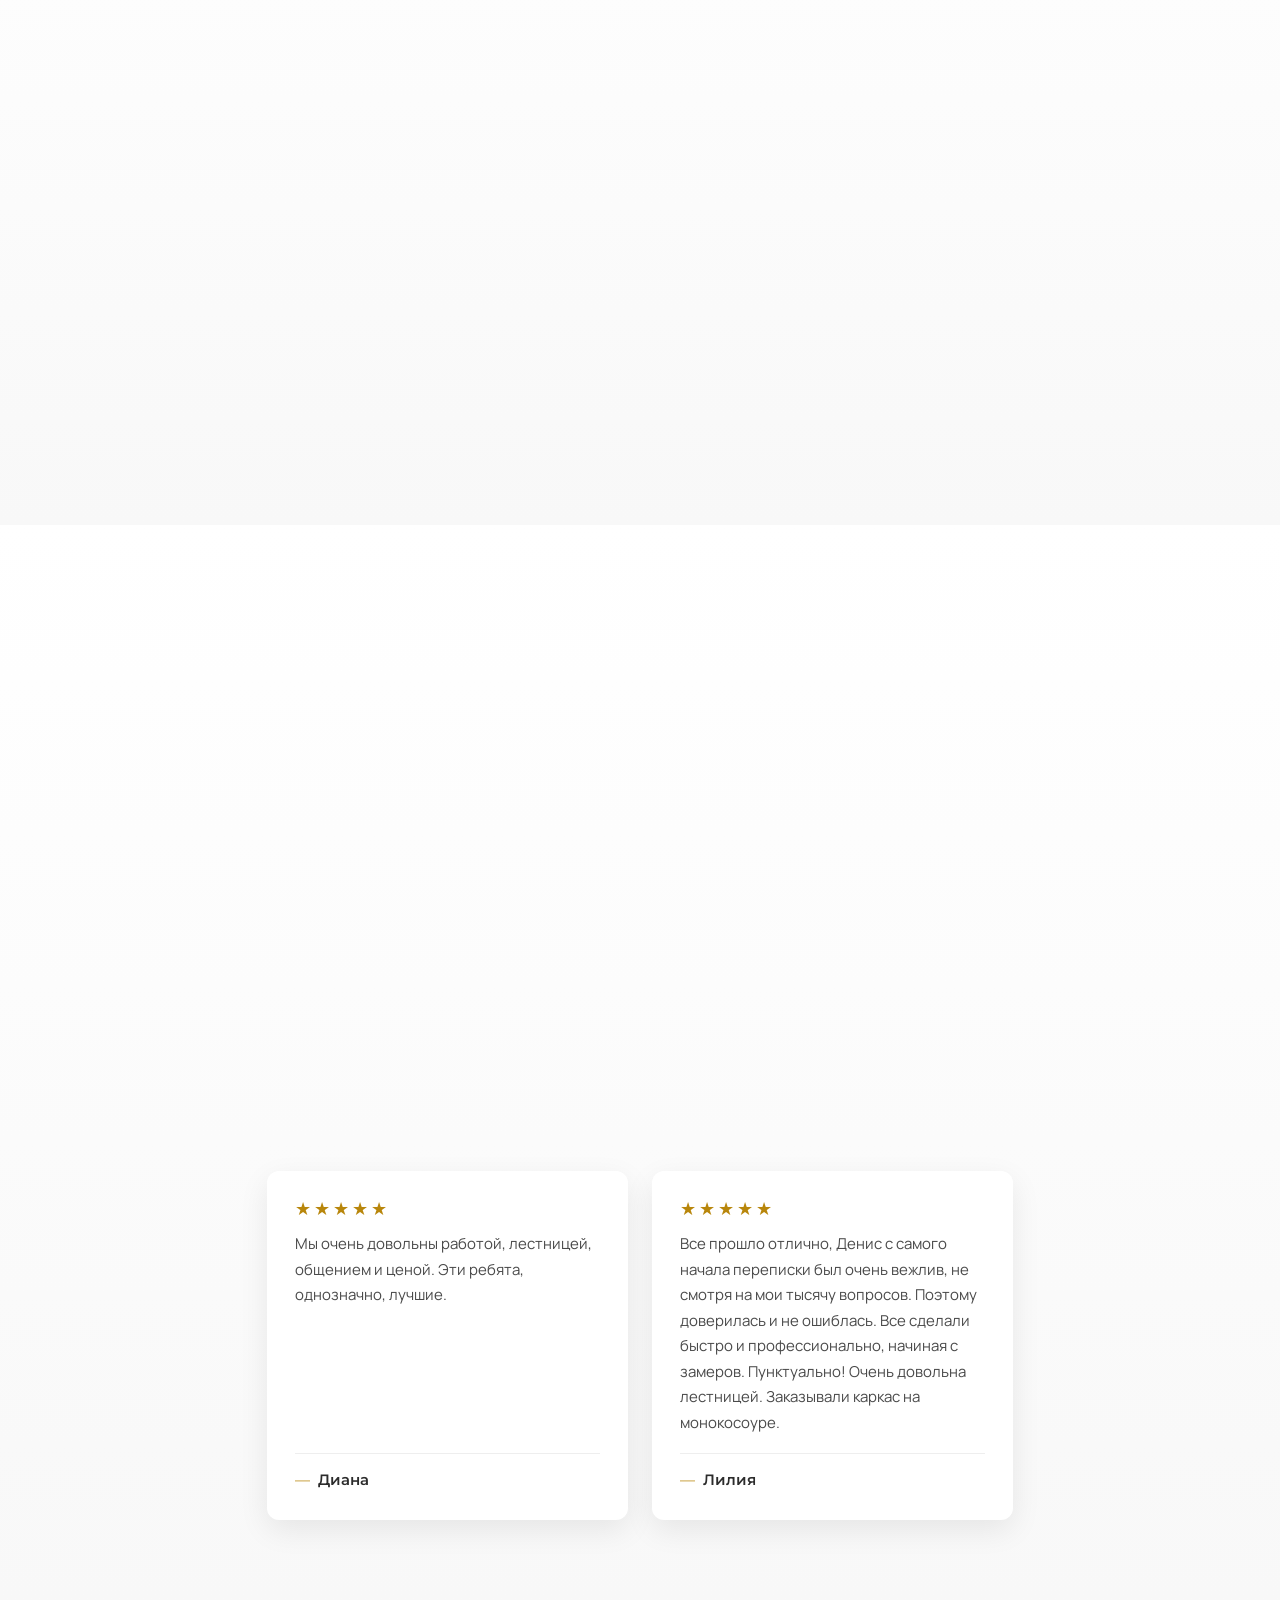
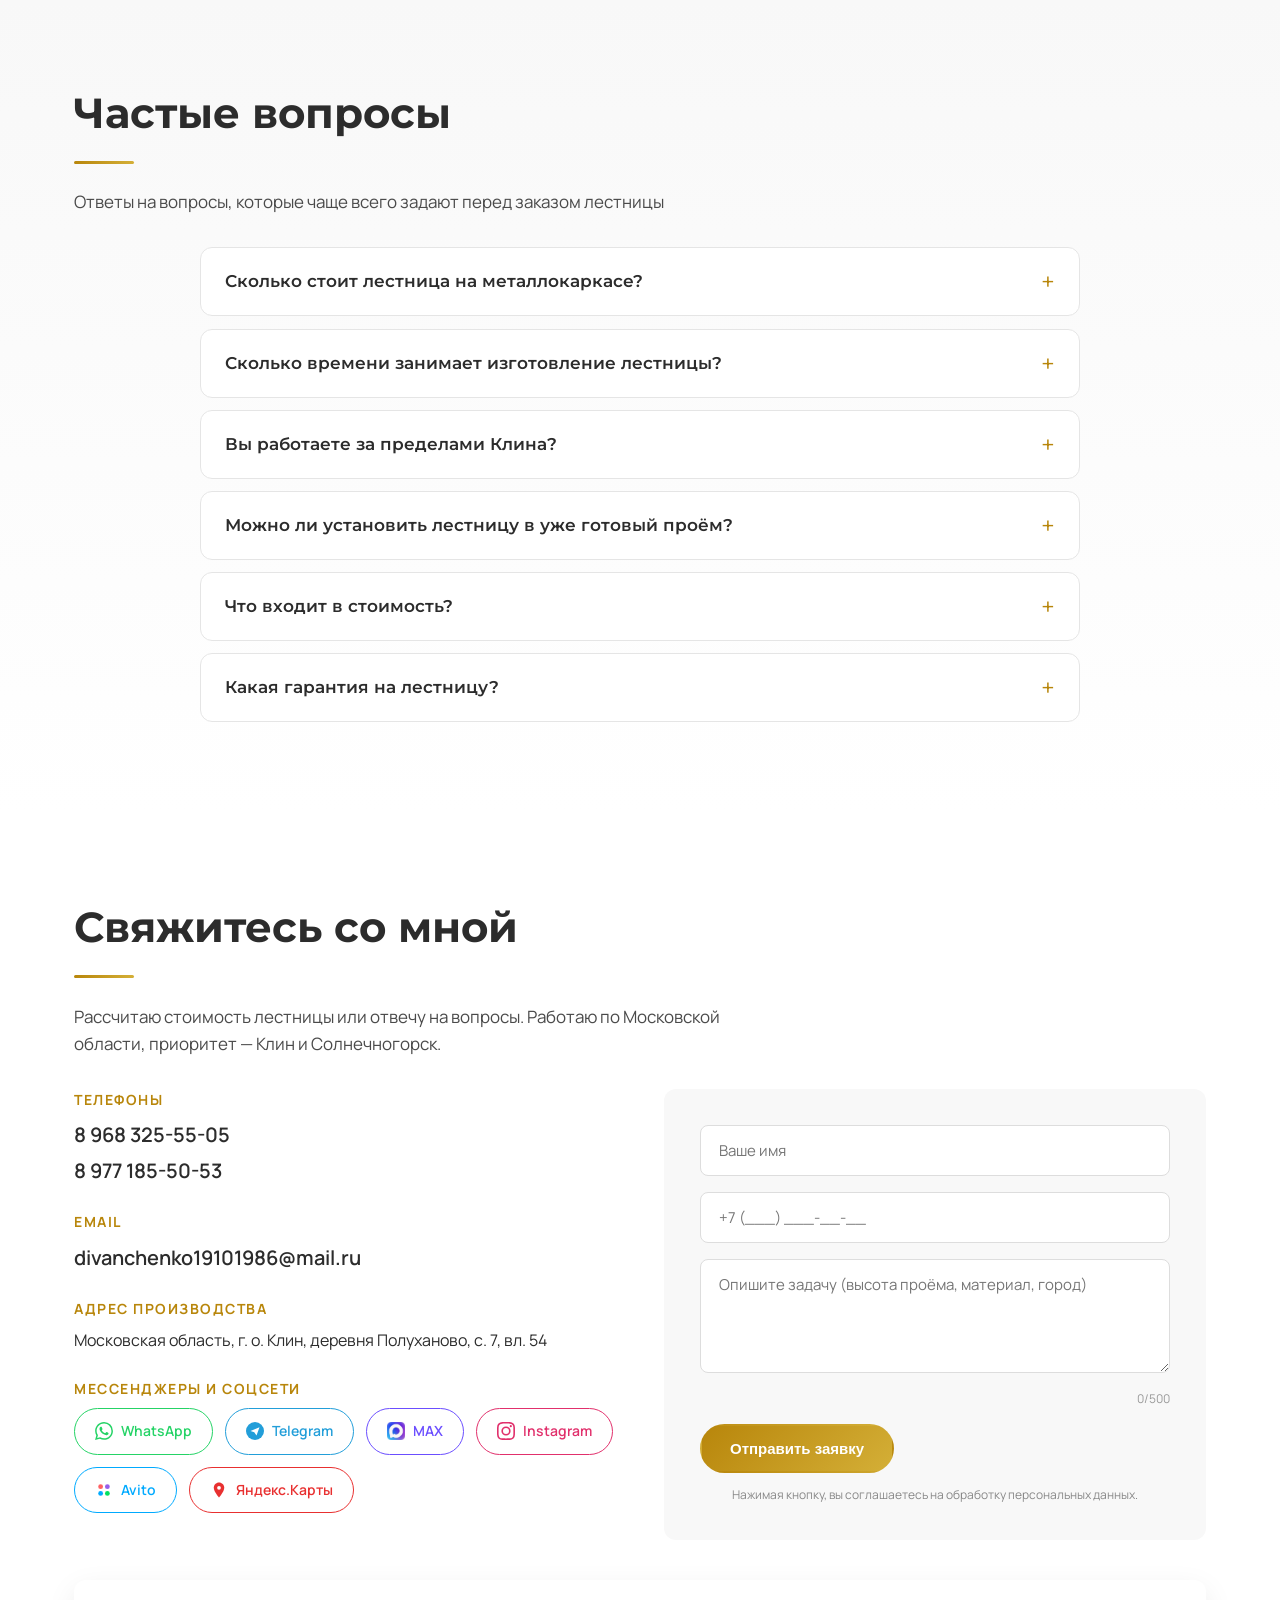
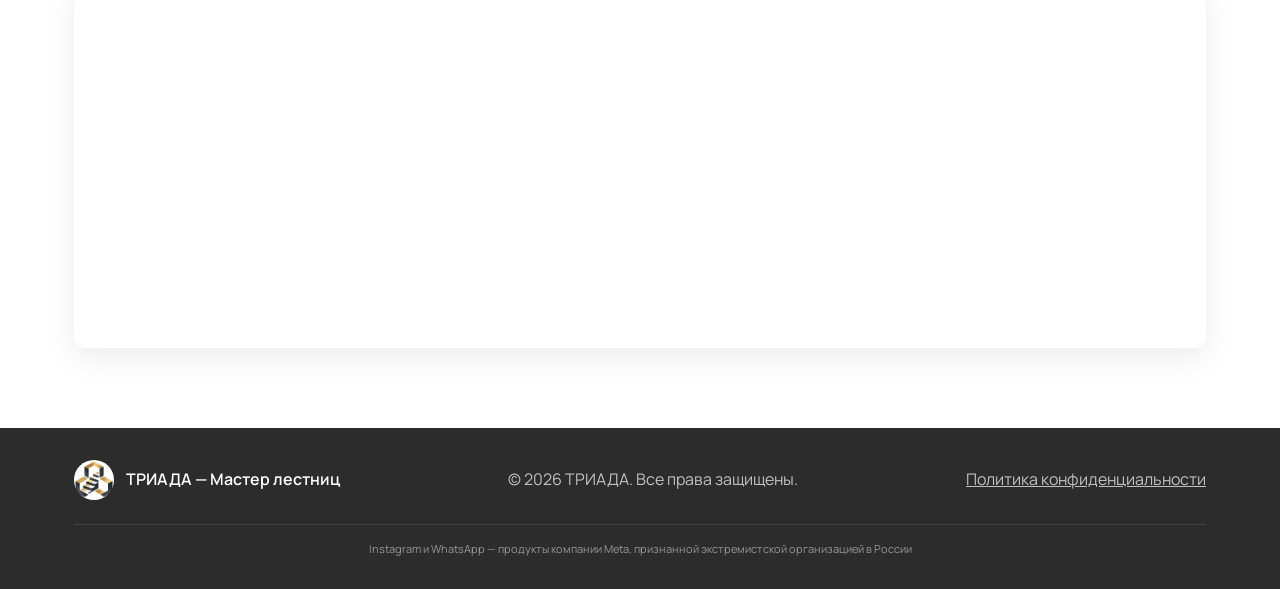
==== commit e3b9ef1b: "1" ====
--- a/index.html
+++ b/index.html
@@ -562,7 +562,7 @@
                                 </svg>
                                 Telegram
                             </a>
-                            <a href="https://max.ru/+79683255505" class="messenger-btn messenger-btn--max" target="_blank" rel="noopener">
+                            <a href="https://max.ru/u/f9LHodD0cOI6ggaThC3vSPvNBurj6VR-DgkzRG4h1cMOPgPTHN5coKvLgNY" class="messenger-btn messenger-btn--max" target="_blank" rel="noopener">
                                 <img src="img/max.webp" alt="" width="18" height="18" class="messenger-btn__icon">
                                 MAX
                             </a>
